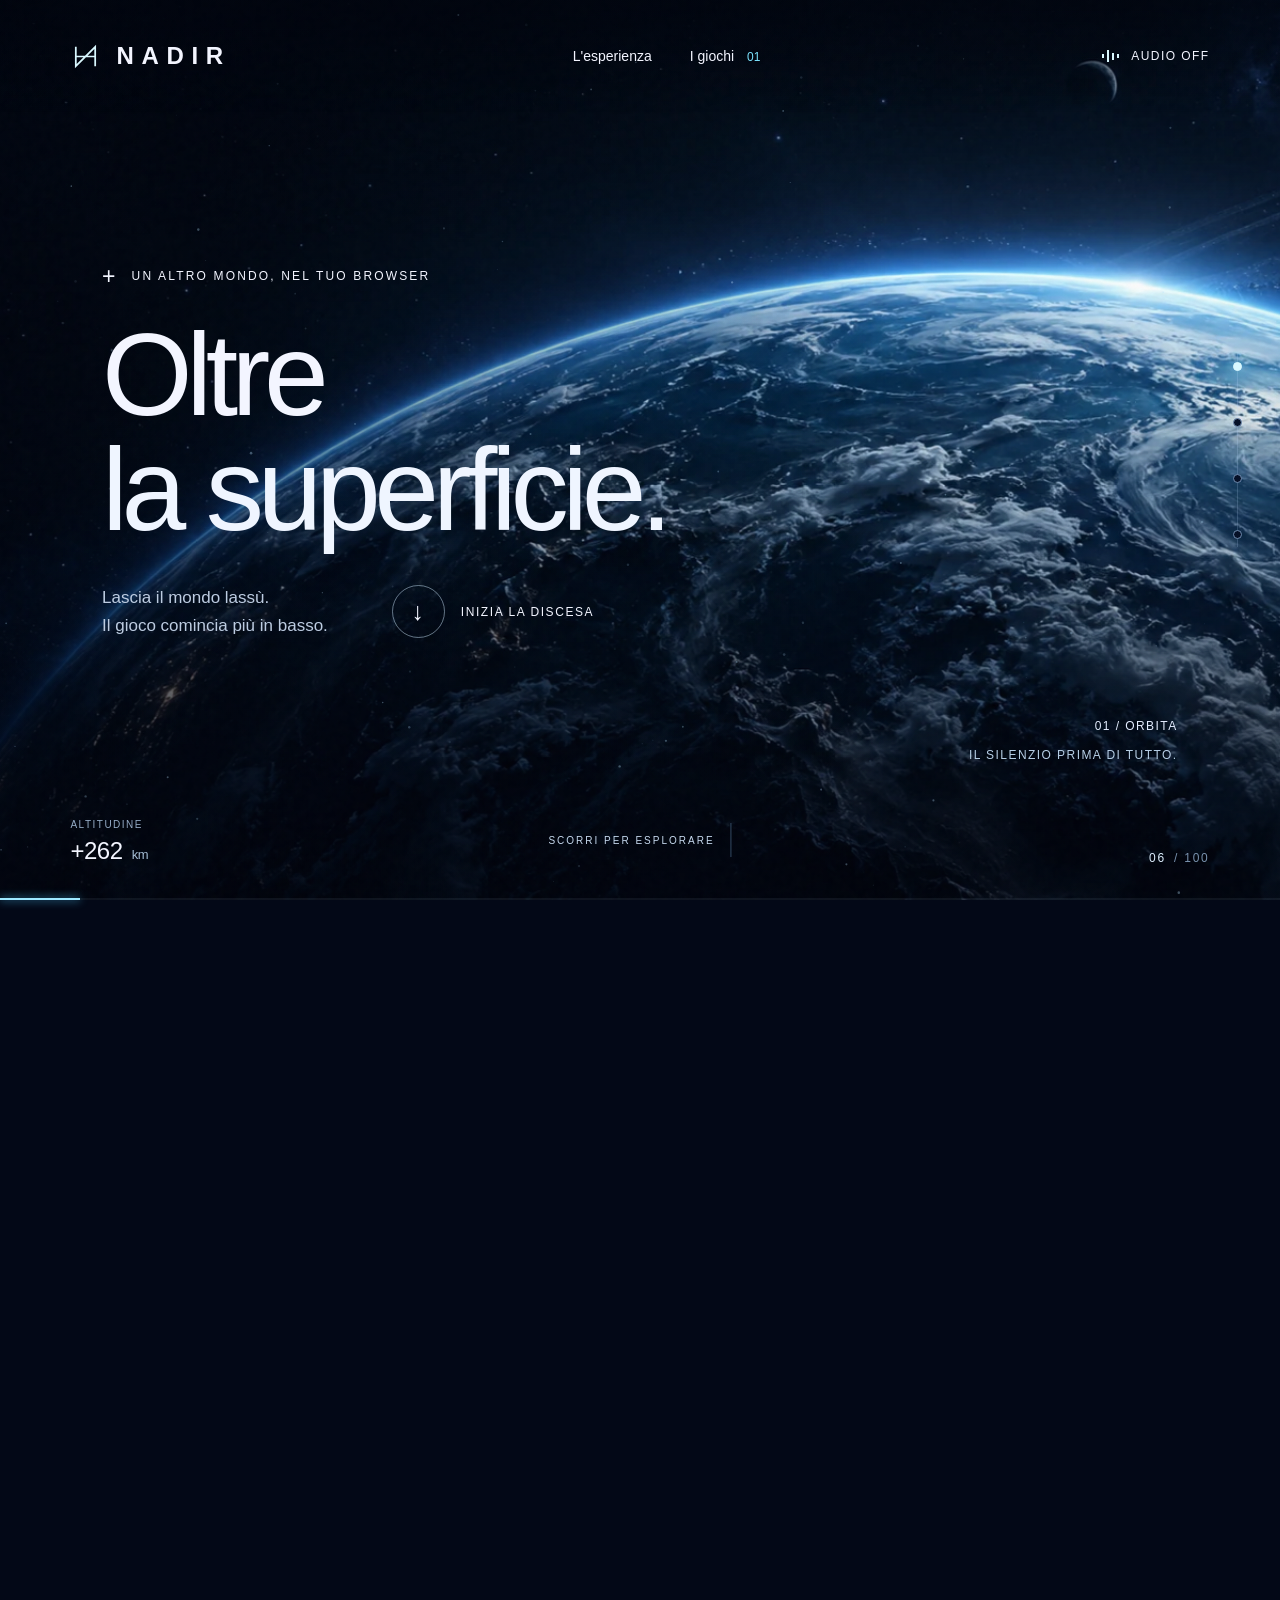
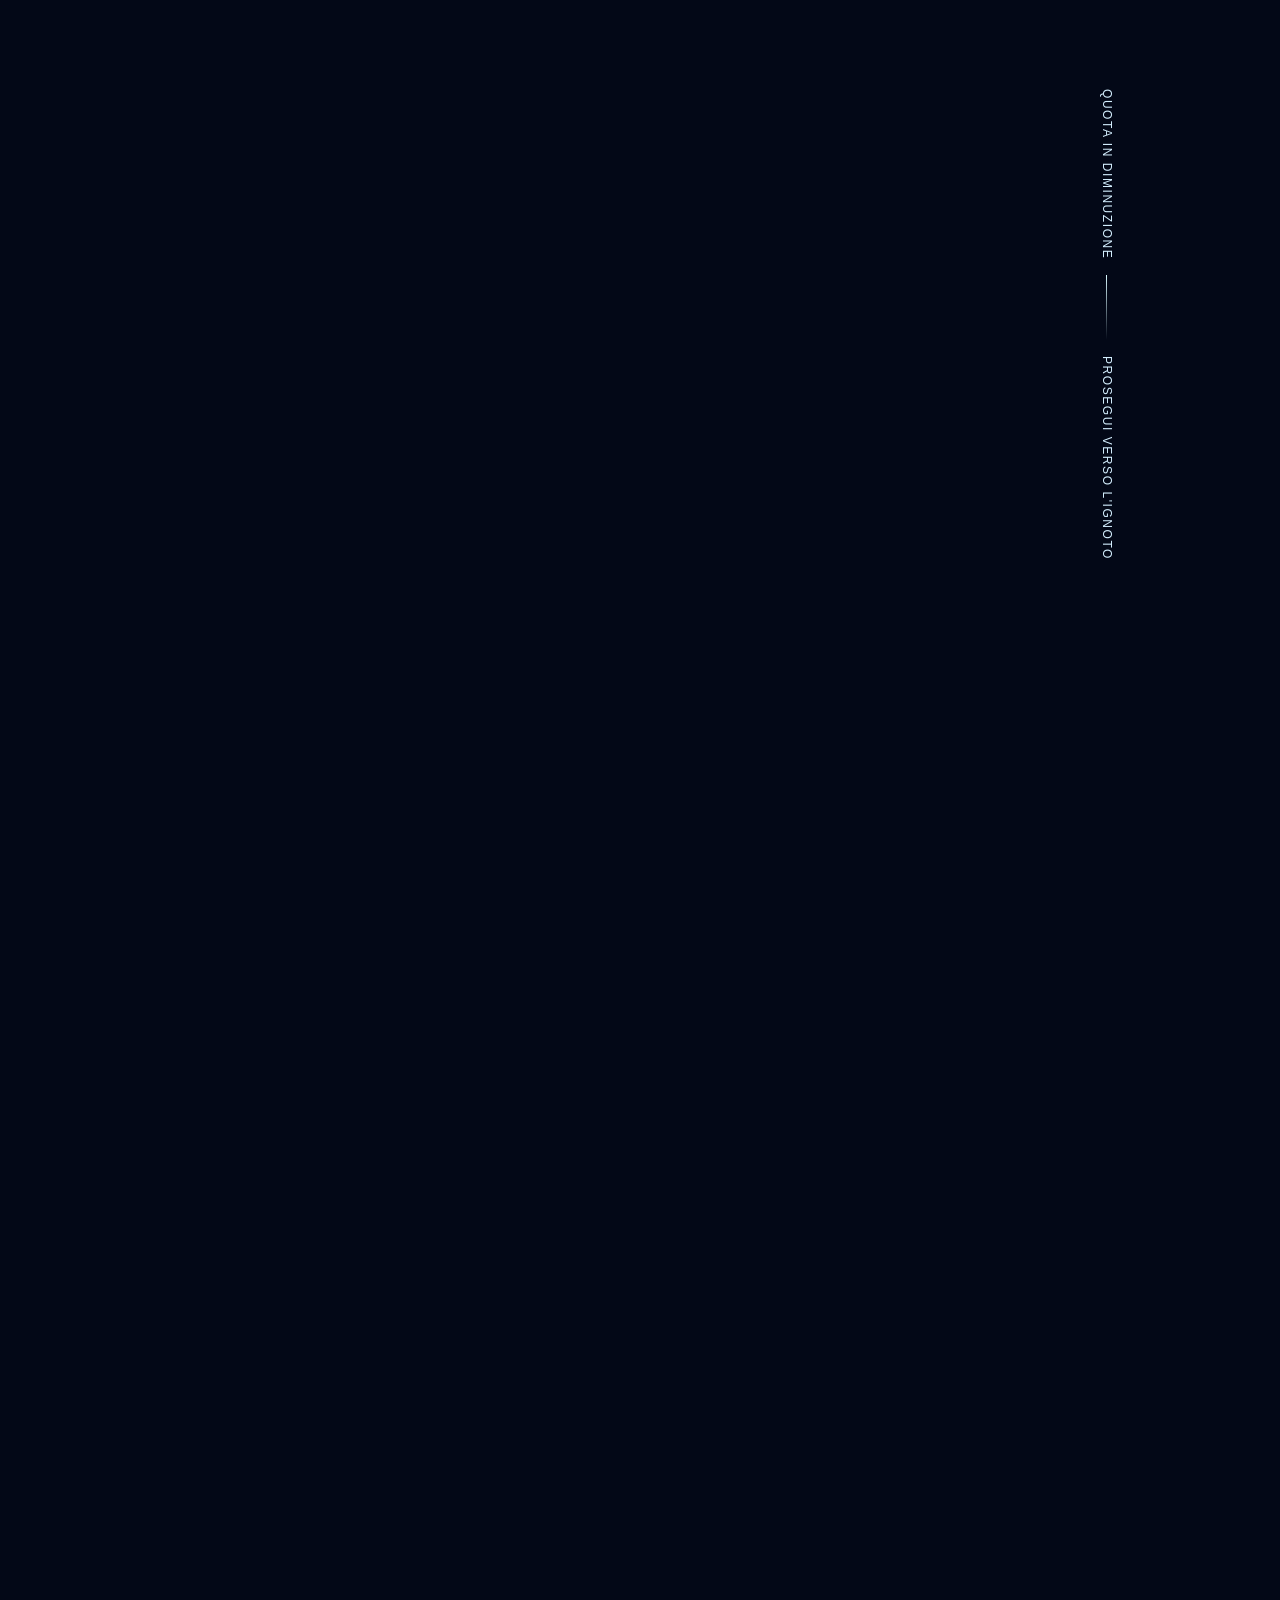
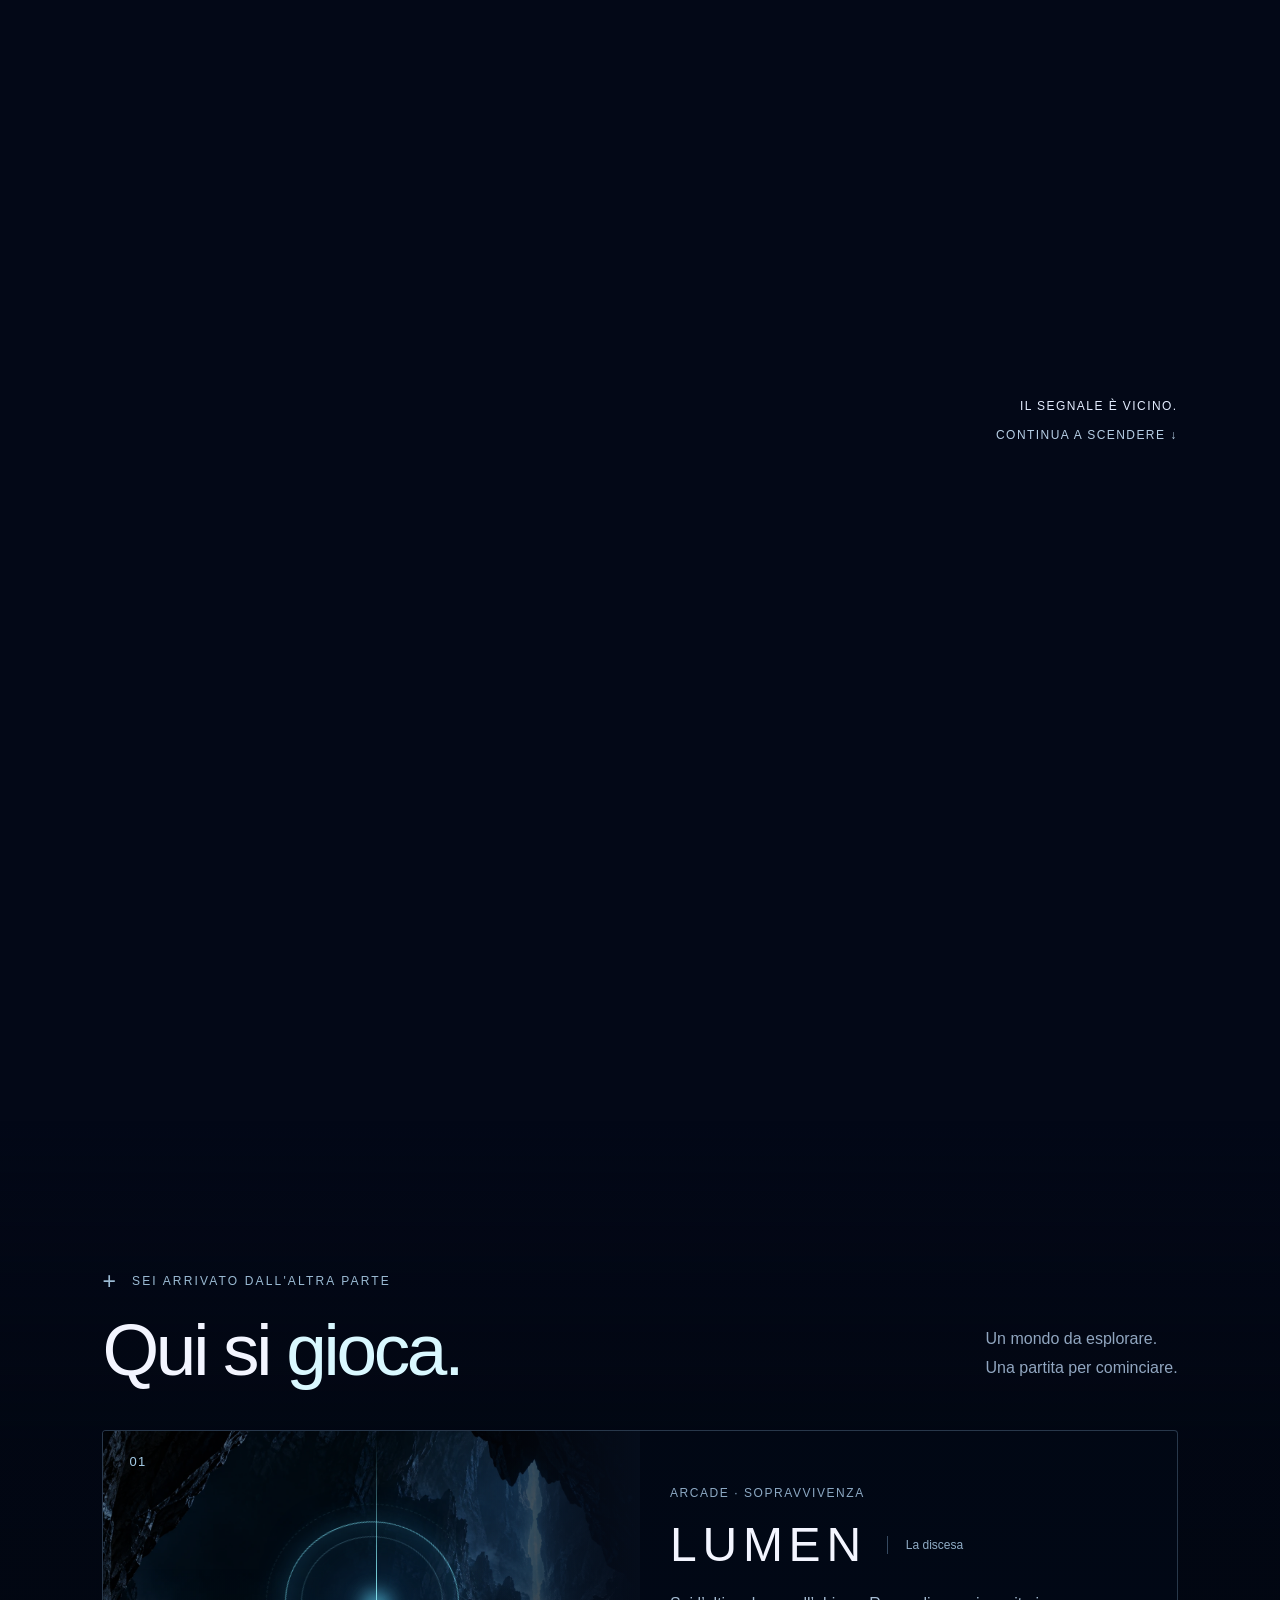
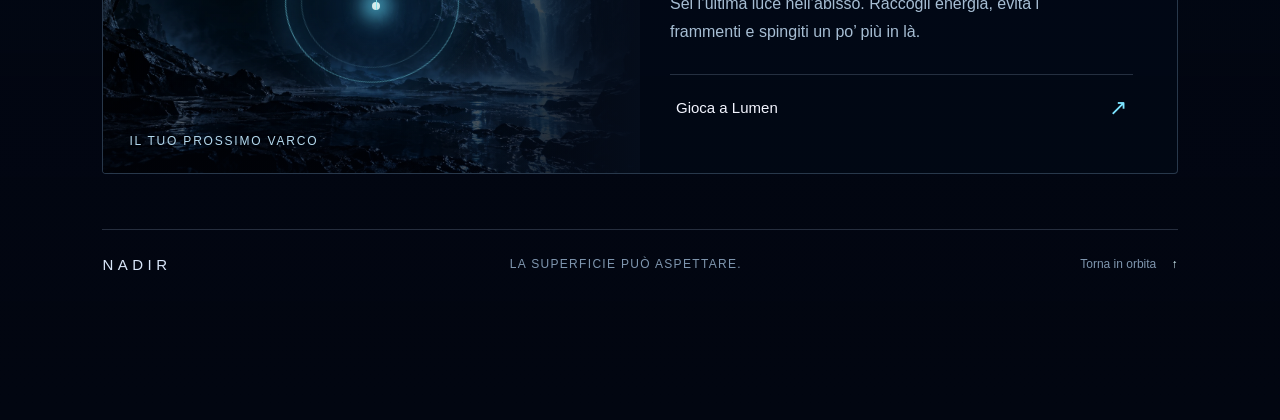
==== index.html @ d6fc3a57 "Add files via upload" ====
<!doctype html>
<html lang="it">
<head>
  <meta charset="utf-8">
  <meta name="viewport" content="width=device-width, initial-scale=1, viewport-fit=cover">
  <meta name="theme-color" content="#030817">
  <meta name="description" content="NADIR. Dallo spazio alle profondità: segui la luce, scopri i giochi e inizia la tua discesa.">
  <title>NADIR — Oltre la superficie</title>
  <link rel="icon" type="image/svg+xml" href="data:image/svg+xml,%3Csvg xmlns='http://www.w3.org/2000/svg' viewBox='0 0 64 64'%3E%3Crect width='64' height='64' rx='16' fill='%23030817'/%3E%3Cpath d='M16 18v28l32-28v28M16 32h32' fill='none' stroke='%2385e7ff' stroke-width='4'/%3E%3C/svg%3E">
  <link rel="preload" as="image" href="assets/space.webp">
  <link rel="stylesheet" href="style.css">
  <script defer src="games.js"></script>
  <script defer src="app.js"></script>
  <script defer src="lumen.js"></script>
</head>
<body>
  <a class="skip-link" href="#giochi">Vai ai giochi</a>
  <div class="world" aria-hidden="true">
    <div class="scene scene-space"><img src="assets/space.webp" alt="" fetchpriority="high" width="1920" height="1080"></div>
    <div class="scene scene-sky"><img src="assets/sky.webp" alt="" width="1920" height="1080"></div>
    <div class="scene scene-cave"><img src="assets/cave.webp" alt="" width="1920" height="1080"></div>
    <div class="cave-reveal"><img src="assets/cave.webp" alt="" width="1920" height="1080"></div>
    <div class="world-shade"></div>
    <div class="atmosphere-haze"></div>
    <canvas id="particles"></canvas>
    <div class="light-traveller"><i></i><span></span></div>
    <div class="grain"></div>
  </div>

  <header class="site-header">
    <a href="#orbita" class="brand" aria-label="Nadir, torna all'inizio">
      <svg viewBox="0 0 32 32" aria-hidden="true"><path d="M6 6v20L26 6v20M6 16h20"/></svg>
      <span>NADIR</span>
    </a>
    <nav aria-label="Navigazione principale">
      <a class="experience-link" href="#orbita">L'esperienza</a>
      <a class="games-link" href="#giochi">I giochi <span class="game-count">01</span></a>
    </nav>
    <button class="sound-toggle" type="button" aria-pressed="false" aria-label="Attiva l'audio ambientale">
      <span class="sound-bars" aria-hidden="true"><i></i><i></i><i></i><i></i></span>
      <span class="sound-label">AUDIO OFF</span>
    </button>
  </header>

  <aside class="chapter-nav" aria-label="Tappe del viaggio">
    <a href="#orbita" aria-label="01, Orbita" aria-current="location"><span>Orbita</span><i></i></a>
    <a href="#atmosfera" aria-label="02, Atmosfera"><span>Atmosfera</span><i></i></a>
    <a href="#abisso" aria-label="03, Abisso"><span>Abisso</span><i></i></a>
    <a href="#giochi" aria-label="04, I giochi"><span>I giochi</span><i></i></a>
  </aside>

  <main>
    <section id="orbita" class="chapter chapter-orbit" aria-labelledby="orbit-title">
      <div class="chapter-stage">
        <div class="orbit-copy chapter-copy">
          <p class="eyebrow"><span class="tiny-cross" aria-hidden="true">+</span> UN ALTRO MONDO, NEL TUO BROWSER</p>
          <h1 id="orbit-title">Oltre<br><span>la superficie.</span></h1>
          <div class="hero-bottom">
            <p>Lascia il mondo lassù.<br>Il gioco comincia più in basso.</p>
            <a class="descent-link" href="#atmosfera"><span class="round-arrow" aria-hidden="true">↓</span><span>INIZIA LA DISCESA</span></a>
          </div>
        </div>
        <div class="scene-caption" aria-hidden="true"><span>01 / ORBITA</span><span>IL SILENZIO PRIMA DI TUTTO.</span></div>
      </div>
    </section>

    <section id="atmosfera" class="chapter chapter-sky" aria-labelledby="sky-title">
      <div class="chapter-stage">
        <div class="chapter-copy sky-copy">
          <p class="eyebrow">02 — ATMOSFERA</p>
          <h2 id="sky-title">Lascia andare<br><em>la gravità.</em></h2>
          <p class="chapter-description">Tra quello che conosci<br>e quello che devi ancora scoprire.</p>
        </div>
        <div class="coordinate-note" aria-hidden="true"><span>QUOTA IN DIMINUZIONE</span><div></div><span>PROSEGUI VERSO L'IGNOTO</span></div>
      </div>
    </section>

    <section id="abisso" class="chapter chapter-cave" aria-labelledby="cave-title">
      <div class="chapter-stage">
        <div class="chapter-copy cave-copy">
          <p class="eyebrow">03 — ABISSO</p>
          <h2 id="cave-title">Il buio nasconde.<br><em>La luce rivela.</em></h2>
          <p class="chapter-description">Qualcosa ti aspetta, qui sotto.</p>
          <span class="torch-hint"><span aria-hidden="true">✧</span><span class="pointer-hint">Muovi il cursore. Segui la luce.</span></span>
        </div>
        <div class="scene-caption" aria-hidden="true"><span>IL SEGNALE È VICINO.</span><span>CONTINUA A SCENDERE ↓</span></div>
      </div>
    </section>

    <section id="giochi" class="vault" aria-labelledby="vault-title">
      <div class="vault-heading">
        <div><p class="eyebrow"><span class="tiny-cross" aria-hidden="true">+</span> SEI ARRIVATO DALL'ALTRA PARTE</p><h2 id="vault-title">Qui si <em>gioca.</em></h2></div>
        <p>Un mondo da esplorare.<br>Una partita per cominciare.</p>
      </div>
      <div id="game-list" class="game-list"></div>
      <noscript><div class="noscript-notice">Attiva JavaScript nel browser per giocare a Lumen e vivere il viaggio interattivo.</div></noscript>
      <footer class="site-footer"><a class="footer-wordmark" href="#orbita">NADIR</a><span>LA SUPERFICIE PUÒ ASPETTARE.</span><a href="#orbita">Torna in orbita <span aria-hidden="true">↑</span></a></footer>
    </section>
  </main>

  <div class="journey-hud" aria-hidden="true">
    <div class="depth-readout"><span id="depth-label">ALTITUDINE</span><strong id="depth-value">+320 <small>km</small></strong></div>
    <div class="scroll-cue"><span>SCORRI PER ESPLORARE</span><i></i></div>
    <div class="journey-progress"><span id="journey-percent">00</span><span>/ 100</span></div>
  </div>
  <div class="progress-track" aria-hidden="true"><i></i></div>

  <dialog id="game-dialog" aria-labelledby="game-title">
    <div class="game-shell">
      <header class="game-header"><div><span class="eyebrow">NADIR / PRIMO VARCO</span><h2 id="game-title">LUMEN<span>LA DISCESA</span></h2></div><button class="close-game icon-button" aria-label="Chiudi il gioco" type="button">✕</button></header>
      <div class="game-scorebar"><div><span>PUNTI</span><strong id="game-score">0000</strong></div><div><span>RECORD LOCALE</span><strong id="game-best">0000</strong></div><div class="energy-display"><span>ENERGIA</span><strong id="game-lives" aria-label="3 vite">● ● ●</strong></div><button id="pause-game" type="button" class="icon-button" aria-label="Metti in pausa" disabled>Ⅱ</button></div>
      <div class="playfield">
        <canvas id="game-canvas" tabindex="0" aria-label="Lumen: sposta la luce con freccia sinistra e destra oppure A e D. Raccogli le sfere luminose ed evita i frammenti. P per pausa."></canvas>
        <div id="game-overlay" class="game-overlay">
          <span class="overlay-symbol" aria-hidden="true">✧</span>
          <p id="game-overlay-kicker" class="eyebrow">UNA LUCE. NESSUN PASSO INDIETRO.</p>
          <h3 id="game-overlay-title">Quanto in basso<br>riesci ad arrivare?</h3>
          <p id="game-overlay-copy">Raccogli la luce. Evita i frammenti.<br>Hai tre vite per trovare la tua strada.</p>
          <button id="start-game" class="primary-button" type="button">Inizia la discesa <span aria-hidden="true">↗</span></button>
        </div>
      </div>
      <div class="game-controls"><span><span class="desktop-controls"><kbd>←</kbd> <kbd>→</kbd> oppure mouse</span><span class="touch-controls">Trascina il dito per muoverti</span></span><span><kbd>P</kbd> Pausa <span class="controls-separator">/</span> <kbd>ESC</kbd> Esci</span></div>
      <p id="game-announcement" class="sr-only" aria-live="polite"></p>
    </div>
  </dialog>
</body>
</html>
---- style.css ----
@font-face{font-family:Nadir;src:url('assets/nadir-sans.woff2') format('woff2');font-weight:100 900;font-style:normal;font-display:swap}
:root{color-scheme:dark;--ink:#030817;--ice:#d9f8ff;--cyan:#7ce4ff;--text:#f3f5ff;--muted:#a7b6ce;--line:rgba(190,217,255,.19);--x:65%;--y:50%;--cave:0;--progress:0;--hub:0;font-family:Nadir,Arial,Helvetica,sans-serif;font-synthesis:none}
*{box-sizing:border-box}html{scroll-behavior:smooth;scroll-padding-top:0}body{margin:0;background:var(--ink);color:var(--text);overflow-x:hidden}body.game-open{overflow:hidden}a{color:inherit;text-decoration:none}button{font:inherit;color:inherit;border:0;cursor:pointer}button:disabled{opacity:.35;cursor:default}a,button{-webkit-tap-highlight-color:transparent}button:focus-visible,a:focus-visible,canvas:focus-visible{outline:2px solid var(--cyan);outline-offset:7px}::selection{background:#74dfff;color:#07132d}h1,h2,h3,p{margin:0}em{font-style:normal;color:var(--ice)}.sr-only{position:absolute;width:1px;height:1px;padding:0;overflow:hidden;clip:rect(0,0,0,0);white-space:nowrap}.skip-link{position:fixed;top:10px;left:15px;z-index:100;transform:translateY(-150%);padding:14px 24px;background:var(--ice);color:var(--ink)}.skip-link:focus{transform:none}
.world{position:fixed;inset:0;overflow:hidden;z-index:0;pointer-events:none;background:#020612}.scene,.cave-reveal{position:absolute;inset:-4%;will-change:transform,opacity}.scene img,.cave-reveal img{height:100%;width:100%;object-fit:cover;display:block}.scene-space{opacity:1}.scene-sky,.scene-cave{opacity:0}.scene-space img{object-position:57% 50%}.scene-cave{filter:brightness(.5) saturate(.85)}.cave-reveal{opacity:var(--cave);filter:brightness(1.38) saturate(1.1);mask-image:radial-gradient(ellipse 32% 43% at var(--x) var(--y),#000 8%,rgba(0,0,0,.8) 27%,transparent 75%);-webkit-mask-image:radial-gradient(ellipse 32% 43% at var(--x) var(--y),#000 8%,rgba(0,0,0,.8) 27%,transparent 75%)}.world-shade{position:absolute;inset:0;background:linear-gradient(180deg,rgba(1,4,13,.46),transparent 27%,rgba(1,4,13,.08) 57%,rgba(1,4,13,.66)),linear-gradient(90deg,rgba(1,5,17,.5),transparent 70%)}.atmosphere-haze{position:absolute;inset:0;opacity:0;background:radial-gradient(ellipse at 65% 70%,rgba(64,149,255,.35),transparent 64%);mix-blend-mode:screen}#particles{position:absolute;inset:0;width:100%;height:100%;opacity:.85}.grain{position:absolute;inset:-10%;opacity:.025;background-image:url("data:image/svg+xml,%3Csvg viewBox='0 0 180 180' xmlns='http://www.w3.org/2000/svg'%3E%3Cfilter id='n'%3E%3CfeTurbulence type='fractalNoise' baseFrequency='.78' numOctaves='3' stitchTiles='stitch'/%3E%3C/filter%3E%3Crect width='100%25' height='100%25' opacity='.8' filter='url(%23n)'/%3E%3C/svg%3E")}.light-traveller{position:absolute;left:66%;top:64%;width:5px;height:5px;transform:translate(-50%,-50%);background:white;border-radius:50%;box-shadow:0 0 12px 4px #9af0ff,0 0 45px 12px #378ffa;will-change:left,top;opacity:0}.light-traveller i{position:absolute;inset:-35px;border:1px solid rgba(159,229,255,.2);border-radius:50%}.light-traveller span{position:absolute;left:50%;bottom:0;height:100px;width:1px;background:linear-gradient(transparent,rgba(204,241,255,.75));transform-origin:bottom;transform:rotate(12deg)}
.site-header{height:112px;position:fixed;top:0;left:0;width:100%;z-index:20;display:flex;align-items:center;justify-content:space-between;padding:0 5.5%;background:linear-gradient(rgba(1,5,15,.5),transparent)}.brand{display:flex;gap:15px;align-items:center}.brand svg{width:31px;height:31px;stroke:var(--ice);stroke-width:1.8;fill:none}.brand>span{font-size:24px;font-weight:580;letter-spacing:.32em}.site-header nav{display:flex;gap:38px;align-items:center;font-size:14px}.site-header nav a{padding:12px 0;position:relative}.site-header nav a:after{content:'';position:absolute;bottom:4px;left:0;width:0;height:1px;background:var(--ice);transition:width .3s}.site-header nav a:hover:after{width:100%}.game-count{font-size:12px;margin-left:9px;color:var(--cyan);font-variant-numeric:tabular-nums}.sound-toggle{display:flex;align-items:center;gap:12px;background:transparent;padding:12px 0;font-size:12px;letter-spacing:.12em}.sound-bars{display:flex;gap:3px;align-items:center;height:19px}.sound-bars i{display:block;width:2px;height:4px;background:#d9f8ff;transition:height .3s}.sound-bars i:nth-child(2){height:12px}.sound-bars i:nth-child(3){height:7px}.sound-toggle[aria-pressed=true] .sound-bars i{animation:sound 1s alternate infinite}.sound-toggle[aria-pressed=true] .sound-bars i:nth-child(2){animation-delay:-.5s}.sound-toggle[aria-pressed=true] .sound-bars i:nth-child(3){animation-delay:-.2s}.sound-toggle[aria-pressed=true] .sound-bars i:nth-child(4){animation-delay:-.7s}@keyframes sound{from{height:3px}to{height:19px}}
.chapter-nav{position:fixed;right:3%;top:50%;transform:translateY(-50%);z-index:20;display:flex;flex-direction:column;gap:22px}.chapter-nav:before{content:'';position:absolute;right:4px;top:4px;bottom:4px;width:1px;background:var(--line)}.chapter-nav a{position:relative;display:flex;align-items:center;justify-content:flex-end;gap:16px;padding:5px 0}.chapter-nav i{width:9px;height:9px;border:1px solid #6e8baf;background:#061027;border-radius:50%;position:relative;transition:.35s}.chapter-nav span{font-size:12px;letter-spacing:.04em;opacity:0;transform:translateX(8px);transition:.3s;background:rgba(3,8,23,.65);padding:5px 8px;border-radius:3px}.chapter-nav a:hover span,.chapter-nav a:focus-visible span{opacity:1;transform:none}.chapter-nav a[aria-current] i{background:var(--ice);border-color:var(--ice);box-shadow:0 0 15px #8bdfff}
main{position:relative;z-index:2}.chapter{height:160svh;position:relative}.chapter-cave{height:160svh}.chapter-stage{height:100svh;min-height:620px;position:sticky;top:0;display:flex;align-items:center;padding:100px 8% 100px}.chapter-copy{will-change:transform,opacity;width:100%}.eyebrow{font-size:12px;font-weight:500;letter-spacing:.18em;line-height:1.6;display:flex;gap:14px;align-items:center}.tiny-cross{font-size:23px;font-weight:300;line-height:1}.orbit-copy{margin-top:5px}.orbit-copy .eyebrow{margin-bottom:30px}.orbit-copy h1{font-size:clamp(76px,9.1vw,160px);font-weight:500;line-height:.99;letter-spacing:-.055em}.orbit-copy h1 span{color:#eff5ff}.hero-bottom{margin-top:35px;display:flex;align-items:center;gap:64px}.hero-bottom>p{font-size:17px;line-height:1.65;color:#bdcce1}.descent-link{display:flex;align-items:center;gap:16px;font-size:12px;letter-spacing:.13em}.round-arrow{font-size:25px;border:1px solid rgba(208,235,255,.48);display:grid;place-items:center;width:53px;height:53px;border-radius:50%;transition:.3s}.descent-link:hover .round-arrow{background:var(--ice);color:#091023;transform:translateY(5px)}.scene-caption{position:absolute;right:8%;bottom:15%;display:flex;flex-direction:column;gap:10px;align-items:flex-end;font-size:12px;line-height:1.6;letter-spacing:.12em;color:#b7cfe6}.scene-caption span:first-child{color:#e4edff}.sky-copy,.cave-copy{max-width:900px}.sky-copy .eyebrow,.cave-copy .eyebrow{margin-bottom:32px;color:#cae9ff}.chapter h2{font-size:clamp(64px,6.6vw,112px);line-height:1.03;letter-spacing:-.045em;font-weight:450}.chapter-description{font-size:18px;line-height:1.75;margin-top:32px;color:#cfdaec}.sky-copy{margin-top:0}.coordinate-note{position:absolute;bottom:20%;right:13%;font-size:12px;letter-spacing:.13em;display:flex;gap:16px;align-items:center;writing-mode:vertical-rl;color:#d4efff}.coordinate-note div{height:65px;width:1px;background:linear-gradient(#d9f8ff,transparent)}.cave-copy{margin-top:12px}.cave-copy h2{font-size:clamp(62px,6.2vw,108px)}.torch-hint{display:flex;gap:12px;align-items:center;font-size:13px;letter-spacing:.02em;color:#aac5df;margin-top:45px}.torch-hint>span:first-child{font-size:26px;color:var(--cyan)}
.journey-hud{position:fixed;bottom:35px;left:5.5%;right:5.5%;z-index:10;display:flex;justify-content:space-between;align-items:flex-end;opacity:calc(1 - var(--hub));pointer-events:none}.depth-readout{display:flex;flex-direction:column;gap:7px}.depth-readout>span{font-size:10px;letter-spacing:.15em;color:#95acc6}.depth-readout strong{font-size:24px;font-weight:400;font-variant-numeric:tabular-nums;letter-spacing:-.02em}.depth-readout small{font-size:13px;margin-left:3px;color:#a6bfd6}.scroll-cue{display:flex;gap:16px;align-items:center;font-size:10px;letter-spacing:.2em;color:#c7daef;position:absolute;left:50%;transform:translateX(-50%);bottom:8px;white-space:nowrap}.scroll-cue i{height:34px;width:1px;position:relative;overflow:hidden;background:#334962}.scroll-cue i:after{content:'';position:absolute;left:0;top:-15px;width:1px;height:15px;background:#e2faff;animation:scroll-line 2.4s ease infinite}@keyframes scroll-line{to{transform:translateY(50px)}}.journey-progress{font-size:12px;letter-spacing:.15em;font-variant-numeric:tabular-nums;display:flex;gap:8px;color:#7992ae}.journey-progress span:first-child{color:#deefff}.progress-track{position:fixed;bottom:0;left:0;right:0;height:2px;background:rgba(189,223,255,.07);z-index:22}.progress-track i{display:block;width:calc(var(--progress) * 100%);height:100%;background:#9ee9ff;box-shadow:0 0 9px #4ccaff}
.vault{min-height:100svh;padding:150px 8% 35px;position:relative;background:linear-gradient(transparent,rgba(2,7,18,.8) 36%,#020611 100%)}.vault-heading{display:flex;align-items:flex-end;justify-content:space-between;margin-bottom:40px;gap:30px}.vault-heading .eyebrow{color:#9bbbd4;margin-bottom:18px}.vault-heading h2{font-weight:400;font-size:clamp(52px,5.7vw,90px);letter-spacing:-.045em;line-height:1.08}.vault-heading>p{font-size:15px;line-height:1.8;color:#91a6c0;padding-bottom:7px}.game-card{border:1px solid rgba(155,198,237,.25);display:grid;grid-template-columns:1fr 1fr;min-height:342px;position:relative;background:rgba(3,10,23,.65);overflow:hidden;border-radius:4px;transition:border-color .4s}.game-card:hover{border-color:rgba(152,226,255,.6)}.game-art{min-height:342px;position:relative;overflow:hidden;background:#061020}.game-art>img{position:absolute;inset:0;width:100%;height:100%;object-fit:cover;filter:brightness(.55);transition:transform 1.2s}.game-card:hover .game-art>img{transform:scale(1.07)}.game-art:after{content:'';position:absolute;inset:0;background:linear-gradient(90deg,transparent 65%,#050d1b),linear-gradient(0deg,rgba(1,5,17,.45),transparent 60%);pointer-events:none}.portal-art{position:absolute;inset:0;display:grid;place-items:center}.portal-rings{width:174px;height:174px;position:relative;border:1px solid rgba(130,235,255,.65);border-radius:50%;box-shadow:inset 0 0 32px #43bafd30,0 0 30px #44b8ff28;transform:rotateX(22deg) rotateZ(-25deg);transition:transform .8s}.portal-rings:before,.portal-rings:after{content:'';position:absolute;inset:15px;border:1px solid rgba(155,234,255,.22);border-radius:50%}.portal-rings:after{inset:-20px;border-style:dashed;opacity:.4}.game-card:hover .portal-rings{transform:rotateX(5deg) rotateZ(30deg)}.portal-core{width:8px;height:8px;border-radius:50%;background:#e6ffff;position:absolute;top:50%;left:50%;box-shadow:0 0 20px 8px #66dfff,0 0 80px 25px #3596ff88}.portal-core:after{content:'';position:absolute;left:4px;bottom:0;width:1px;height:170px;background:linear-gradient(transparent,#91f6ff);transform:rotate(0deg);transform-origin:bottom}.game-art-label{position:absolute;left:26px;bottom:25px;font-size:11px;letter-spacing:.15em;color:#b4d9ed;z-index:2}.game-number{position:absolute;left:26px;top:23px;font-size:13px;letter-spacing:.1em;color:#a5cce6;z-index:2}.game-copy{padding:36px 44px 34px 30px;display:flex;flex-direction:column;justify-content:center}.game-copy .eyebrow{color:#8ca9c4;font-size:11px;letter-spacing:.13em}.game-name{display:flex;align-items:center;gap:20px;margin-top:16px}.game-name h3{font-size:48px;font-weight:450;letter-spacing:.12em;line-height:1.1}.game-name>span{font-size:12px;line-height:1.5;color:#8facc6;border-left:1px solid #354960;padding-left:18px}.game-description{font-size:15px;line-height:1.75;color:#a6bdd3;max-width:380px;margin-top:18px}.game-launch{display:flex;align-items:center;justify-content:space-between;width:100%;border-top:1px solid var(--line);margin-top:28px;padding-top:20px;background:transparent;text-align:left;font-size:15px}.game-launch>span:last-child{font-size:22px;color:var(--cyan);transition:transform .3s}.game-launch:hover>span:last-child{transform:translate(4px,-4px)}.site-footer{display:flex;justify-content:space-between;align-items:center;margin-top:55px;padding-top:26px;border-top:1px solid var(--line);font-size:11px;letter-spacing:.11em;color:#7f96af;gap:20px}.footer-wordmark{font-size:15px;letter-spacing:.3em;color:#d9e6fa}.site-footer>a:last-child{font-size:12px;letter-spacing:0}.site-footer>a:last-child span{color:var(--ice);margin-left:12px}.noscript-notice{padding:30px;border:1px solid var(--line);line-height:1.6}
dialog{margin:auto;padding:0;background:#030918;border:1px solid #31455f;color:var(--text);width:min(1000px,94vw);max-height:94svh;overflow:auto;border-radius:7px;box-shadow:0 25px 150px #000b}dialog::backdrop{background:rgba(0,3,12,.85);backdrop-filter:blur(12px)}.game-shell{padding:24px}.game-header{display:flex;align-items:center;justify-content:space-between;margin-bottom:24px}.game-header .eyebrow{font-size:10px;color:#8babc6;letter-spacing:.13em}.game-header h2{font-size:27px;letter-spacing:.12em;font-weight:500;margin-top:5px;display:flex;align-items:center;gap:17px}.game-header h2 span{font-size:10px;letter-spacing:.1em;color:#8eacc2;border-left:1px solid var(--line);padding-left:15px}.icon-button{width:36px;height:36px;border:1px solid var(--line);border-radius:50%;background:#0c1729;display:grid;place-items:center}.icon-button:hover:enabled{background:#1d324a}.game-scorebar{display:flex;align-items:center;gap:32px;margin:0 0 16px;padding:0 6px}.game-scorebar>div{display:flex;flex-direction:column;gap:5px}.game-scorebar>div>span{font-size:10px;letter-spacing:.12em;color:#8da8c0}.game-scorebar strong{font-size:23px;font-weight:400;font-variant-numeric:tabular-nums}.energy-display{margin-left:auto}.energy-display strong{font-size:16px;letter-spacing:3px;color:#a4efff;line-height:27px}.playfield{height:min(52svh,520px);min-height:280px;position:relative;border:1px solid #1e3a53;overflow:hidden;border-radius:3px;background:#030815}#game-canvas{display:block;width:100%;height:100%;touch-action:none;outline-offset:-4px}.game-overlay{position:absolute;inset:0;display:flex;align-items:center;justify-content:center;flex-direction:column;text-align:center;background:rgba(2,8,24,.7);backdrop-filter:blur(5px);padding:25px}.game-overlay[hidden]{display:none}.overlay-symbol{font-size:44px;color:var(--cyan);line-height:1;margin-bottom:13px}.game-overlay .eyebrow{font-size:10px;color:#9ab8d1;letter-spacing:.12em}.game-overlay h3{font-size:clamp(26px,3.8vw,42px);font-weight:400;letter-spacing:-.035em;line-height:1.12;margin:16px 0}.game-overlay p:not(.eyebrow){font-size:14px;color:#adc3d9;line-height:1.6}.primary-button{margin-top:23px;display:flex;align-items:center;gap:45px;justify-content:space-between;background:#d1f5ff;color:#08182a;padding:15px 23px;min-width:210px;font-size:14px;border-radius:3px;transition:.2s}.primary-button:hover{background:white;box-shadow:0 0 30px #77d6ff30}.primary-button span{font-size:19px}.game-controls{display:flex;justify-content:space-between;align-items:center;gap:10px;margin-top:16px;font-size:11px;color:#91a9c0;line-height:1.8}kbd{font-family:inherit;border:1px solid #34485f;border-radius:3px;padding:2px 6px;margin:0 3px;color:#bfd1e2;font-size:10px}.controls-separator{padding:0 10px;opacity:.4}.touch-controls{display:none}
@media(min-width:1700px){.chapter-stage{padding-left:10%;padding-right:10%}.vault{padding-left:10%;padding-right:10%}.hero-bottom{margin-top:48px}.orbit-copy h1{font-size:10vw}}
@media(max-width:1000px){.site-header{height:95px}.chapter-stage{padding-left:7%;padding-right:9%;min-height:540px}.orbit-copy h1{font-size:10vw}.hero-bottom{gap:30px}.scene-caption{right:8%;bottom:18%;font-size:10px}.vault{padding:120px 7% 30px}.game-copy{padding:30px}.game-name{gap:13px}.game-name h3{font-size:37px}.game-name>span{font-size:11px;padding-left:13px}.game-art{min-height:320px}.vault-heading h2{font-size:66px}.game-description{font-size:14px}}
@media(max-width:700px){.site-header{height:88px;padding:0 6%;gap:15px}.brand{gap:9px}.brand svg{width:25px;height:25px}.brand>span{font-size:19px;letter-spacing:.24em}.site-header nav{gap:0;margin-left:auto}.site-header nav a{font-size:13px}.experience-link{display:none}.game-count{font-size:10px;margin-left:4px}.sound-toggle{margin-left:7px;padding:12px 3px}.sound-label{display:none}.chapter-nav{right:18px;gap:17px}.chapter-nav span{display:none}.chapter-nav i{width:6px;height:6px}.chapter-nav:before{right:2.5px}.chapter{height:155svh}.chapter-stage{min-height:550px;padding:105px 9% 100px 6%;align-items:center}.orbit-copy{margin-top:-20px}.orbit-copy .eyebrow{font-size:9px;letter-spacing:.12em;gap:8px;margin-bottom:30px;max-width:90%}.tiny-cross{font-size:20px}.orbit-copy h1{font-size:clamp(53px,10.8vw,76px);letter-spacing:-.05em;line-height:1.05}.hero-bottom{display:flex;flex-direction:column;align-items:flex-start;gap:27px;margin-top:27px}.hero-bottom>p{font-size:15px;line-height:1.65}.descent-link{font-size:10px;gap:12px;letter-spacing:.1em}.round-arrow{width:43px;height:43px;font-size:21px}.scene-caption{display:none}.scene-space img{object-position:60% 50%}.scene-sky img{object-position:56% 50%}.scene-cave img,.cave-reveal img{object-position:63% 50%}.world-shade{background:linear-gradient(180deg,rgba(1,4,13,.5),rgba(1,5,15,.08) 45%,rgba(1,4,13,.7)),linear-gradient(90deg,rgba(1,5,17,.55),transparent)}.chapter h2,.cave-copy h2{font-size:clamp(44px,9vw,65px);line-height:1.08;letter-spacing:-.04em}.sky-copy .eyebrow,.cave-copy .eyebrow{font-size:11px;letter-spacing:.13em;margin-bottom:25px}.chapter-description{font-size:16px;margin-top:28px}.torch-hint{font-size:12px;gap:9px;margin-top:35px}.coordinate-note{display:none}.journey-hud{left:6%;right:6%;bottom:26px}.depth-readout>span{font-size:9px}.depth-readout strong{font-size:22px}.depth-readout small{font-size:12px}.scroll-cue{bottom:3px;font-size:8px;gap:10px;letter-spacing:.12em}.scroll-cue i{height:24px}.journey-progress{font-size:10px;gap:4px}.cave-reveal{mask-image:radial-gradient(ellipse 65% 38% at var(--x) var(--y),#000 7%,transparent 80%);-webkit-mask-image:radial-gradient(ellipse 65% 38% at var(--x) var(--y),#000 7%,transparent 80%)}.vault{padding:115px 6% 26px}.vault-heading{display:block;margin-bottom:27px}.vault-heading .eyebrow{font-size:9px;gap:8px;letter-spacing:.1em}.vault-heading h2{font-size:57px}.vault-heading>p{margin-top:21px;font-size:14px}.game-card{grid-template-columns:1fr}.game-art{min-height:240px}.game-art:after{background:linear-gradient(0deg,#050d1b,transparent 48%)}.portal-rings{width:130px;height:130px}.game-art-label{font-size:9px;left:22px;bottom:16px}.game-copy{padding:20px 25px 27px}.game-name h3{font-size:40px}.game-description{font-size:14px;max-width:none}.game-launch{font-size:14px;margin-top:24px}.site-footer{margin-top:35px;flex-wrap:wrap;padding-top:24px;row-gap:18px}.site-footer>span{width:100%;order:3;font-size:9px}.site-footer>a:last-child{font-size:11px}.footer-wordmark{font-size:14px}dialog{width:100%;max-height:100svh;height:100svh;border:0;border-radius:0}.game-shell{padding:19px 16px;min-height:100%;display:flex;flex-direction:column}.game-header{margin-bottom:23px}.game-header h2{font-size:24px;gap:10px}.game-header h2 span{font-size:9px;padding-left:10px}.game-scorebar{gap:20px;padding:0}.game-scorebar strong{font-size:21px}.game-scorebar>div>span{font-size:8px}.energy-display strong{font-size:14px;line-height:25px}.playfield{height:auto;min-height:380px;flex:1}.game-overlay{padding:23px 15px}.game-overlay h3{font-size:34px}.game-controls{font-size:10px;gap:6px}.game-controls>span:last-child{display:none}.desktop-controls{display:none}.touch-controls{display:inline}.game-overlay .eyebrow{font-size:9px}.game-overlay p:not(.eyebrow){font-size:13px}.primary-button{margin-top:25px}.game-header .eyebrow{font-size:9px}}
@media(hover:none){.pointer-hint{font-size:0}.pointer-hint:after{content:'Scorri. La luce ti accompagna.';font-size:12px}.desktop-controls{display:none}.touch-controls{display:inline}}
@media(max-height:600px) and (min-width:701px){.site-header{height:75px}.chapter-stage{min-height:450px;padding-top:80px;padding-bottom:65px}.orbit-copy h1{font-size:80px}.orbit-copy .eyebrow{margin-bottom:15px}.hero-bottom{margin-top:20px}.scene-caption{display:none}.chapter h2,.cave-copy h2{font-size:70px}.journey-hud{bottom:20px}.game-header{margin-bottom:10px}.game-shell{padding:15px}.playfield{min-height:210px}.game-overlay{padding:15px}.overlay-symbol{display:none}.game-overlay h3{font-size:28px;margin:8px 0}.game-overlay .primary-button{margin-top:12px}.game-controls{margin-top:10px}}
@media(prefers-reduced-motion:reduce){html{scroll-behavior:auto}*,*:before,*:after{animation:none!important;transition:none!important}.scene,.cave-reveal,.chapter-copy{will-change:auto}.light-traveller,#particles{display:none}.chapter{height:110svh}}

/* Final readability and compact-screen adjustments. */
.scene-sky:after{content:"";position:absolute;inset:0;background:linear-gradient(90deg,rgba(1,10,30,.22),transparent 72%)}
.game-description,.vault-heading>p{font-size:16px}
.site-footer,.game-copy .eyebrow,.game-art-label,.game-overlay .eyebrow,.game-header .eyebrow,.game-scorebar>div>span,.game-controls,kbd{font-size:12px}
.game-header h2 span{font-size:12px}
@media(max-width:700px){.orbit-copy h1{font-size:clamp(42px,13.5vw,76px)}.orbit-copy .eyebrow{font-size:11px;letter-spacing:.08em}.descent-link{font-size:12px;letter-spacing:.06em}.scroll-cue,.chapter-nav{display:none}.game-description,.vault-heading>p{font-size:16px}.vault-heading .eyebrow{font-size:11px}.site-footer>span{font-size:11px}.game-scorebar>div>span{font-size:10px}.game-overlay p:not(.eyebrow){font-size:15px}.game-overlay .eyebrow{font-size:11px}.game-header .eyebrow{font-size:10px}.game-header h2 span{font-size:10px}.game-controls{font-size:12px}.depth-readout>span{font-size:10px}.journey-progress{font-size:12px}.game-art-label{font-size:11px}}
@media(max-width:350px){.game-scorebar{gap:12px}.game-scorebar>div>span{font-size:9px}.game-header h2 span{display:none}.game-name{gap:12px}.game-name h3{font-size:34px}.game-copy{padding-left:20px;padding-right:20px}}
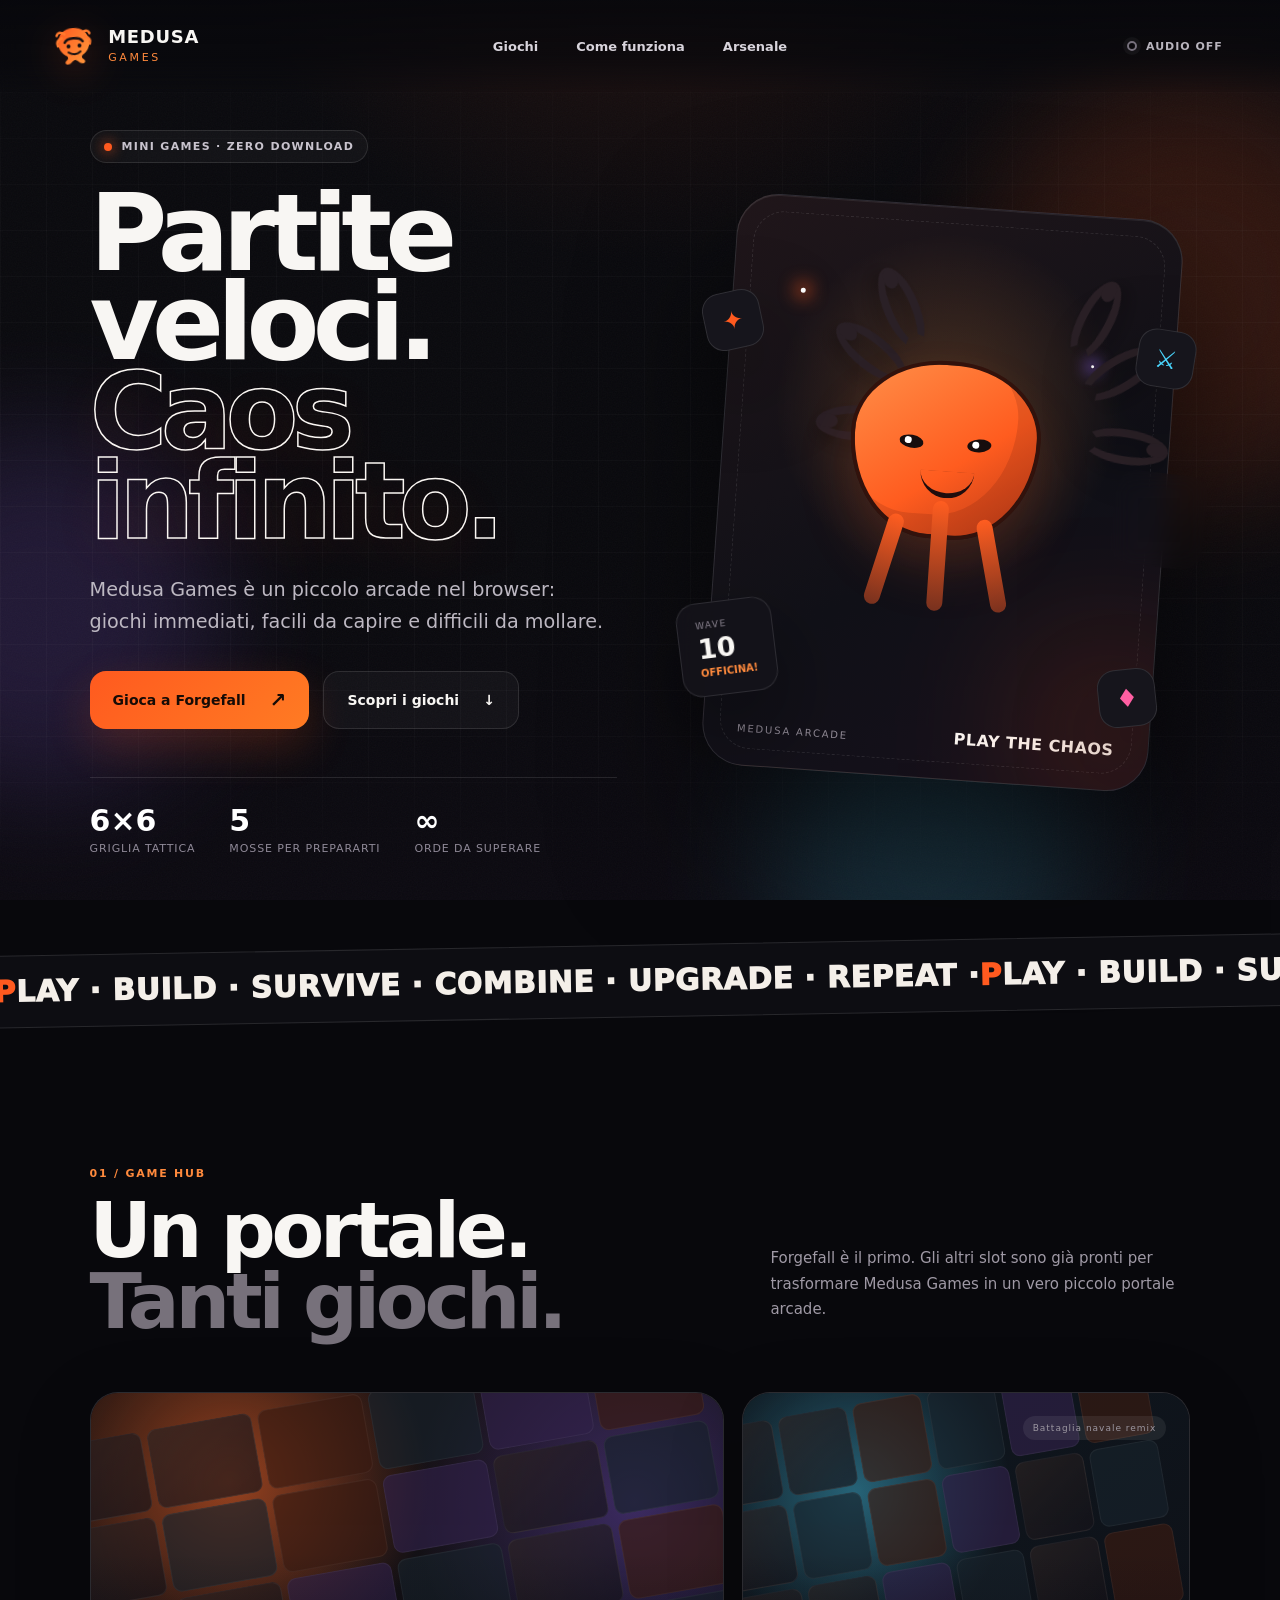
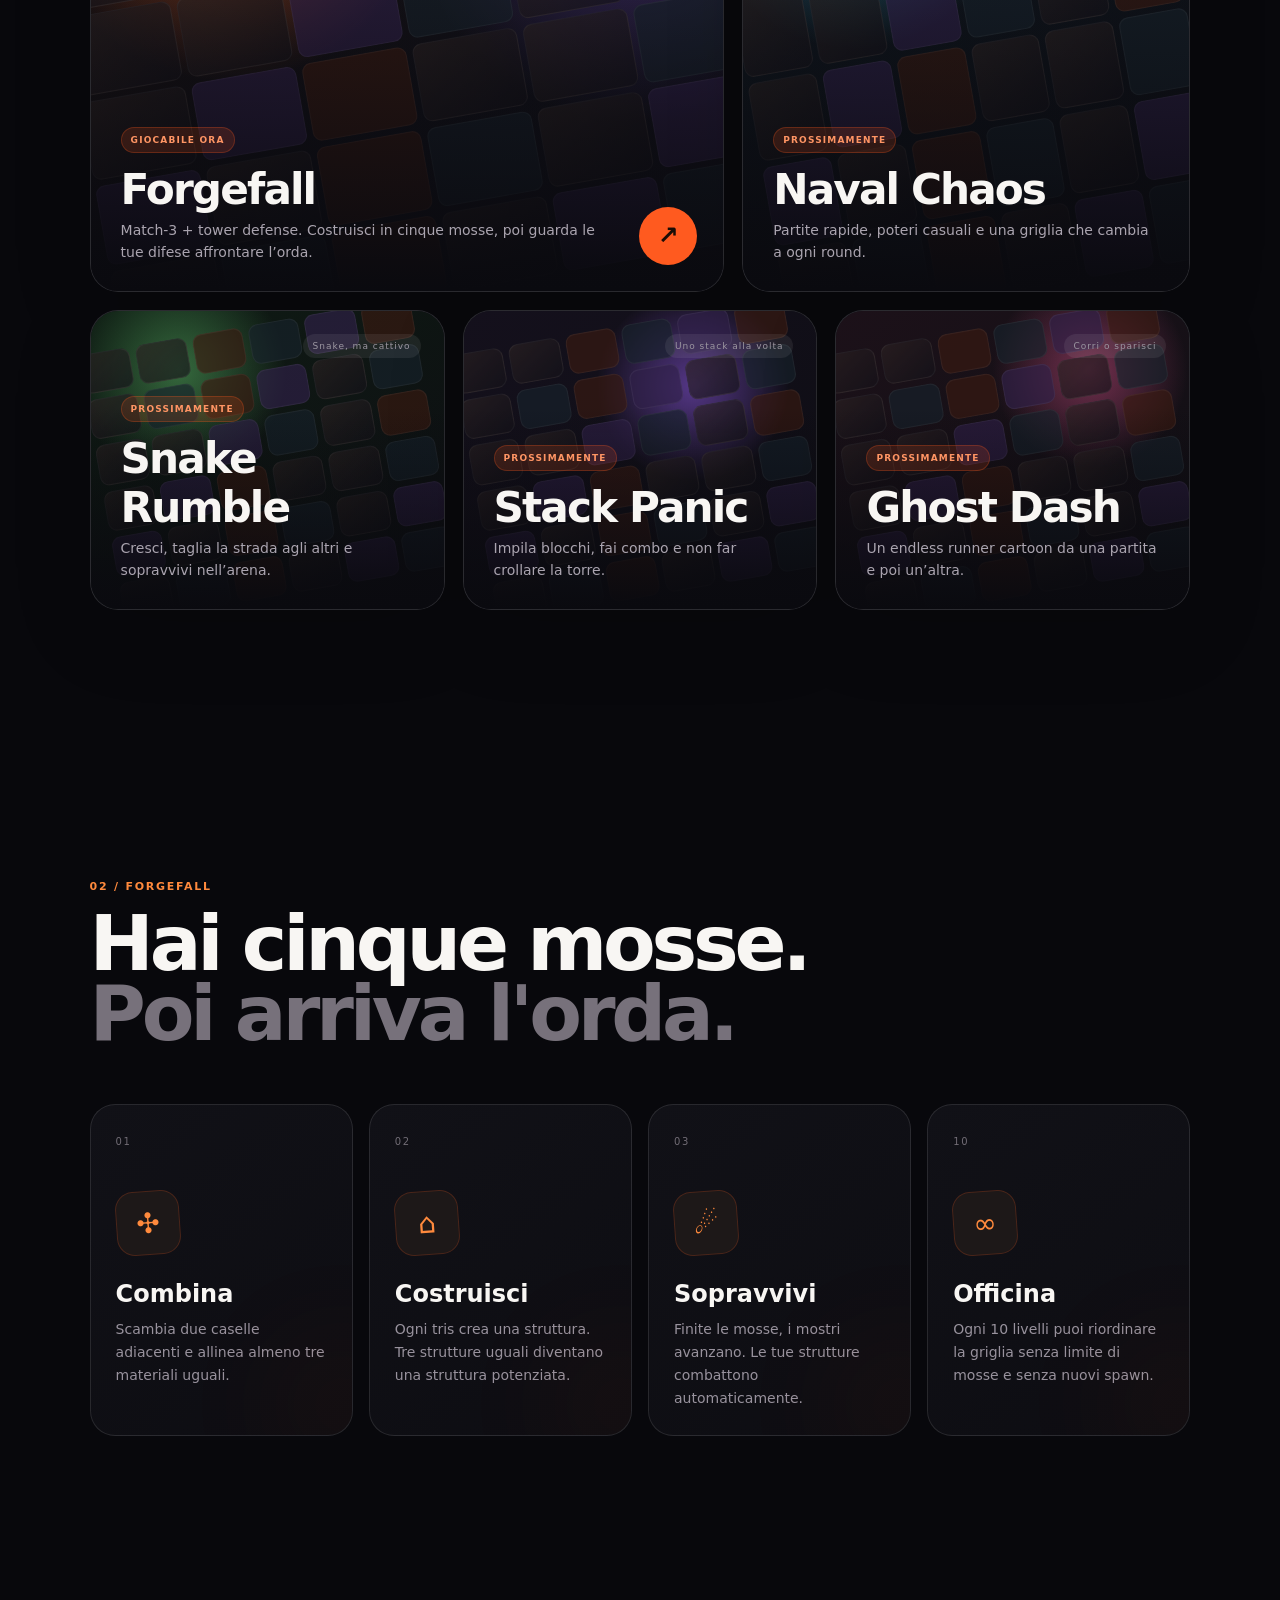
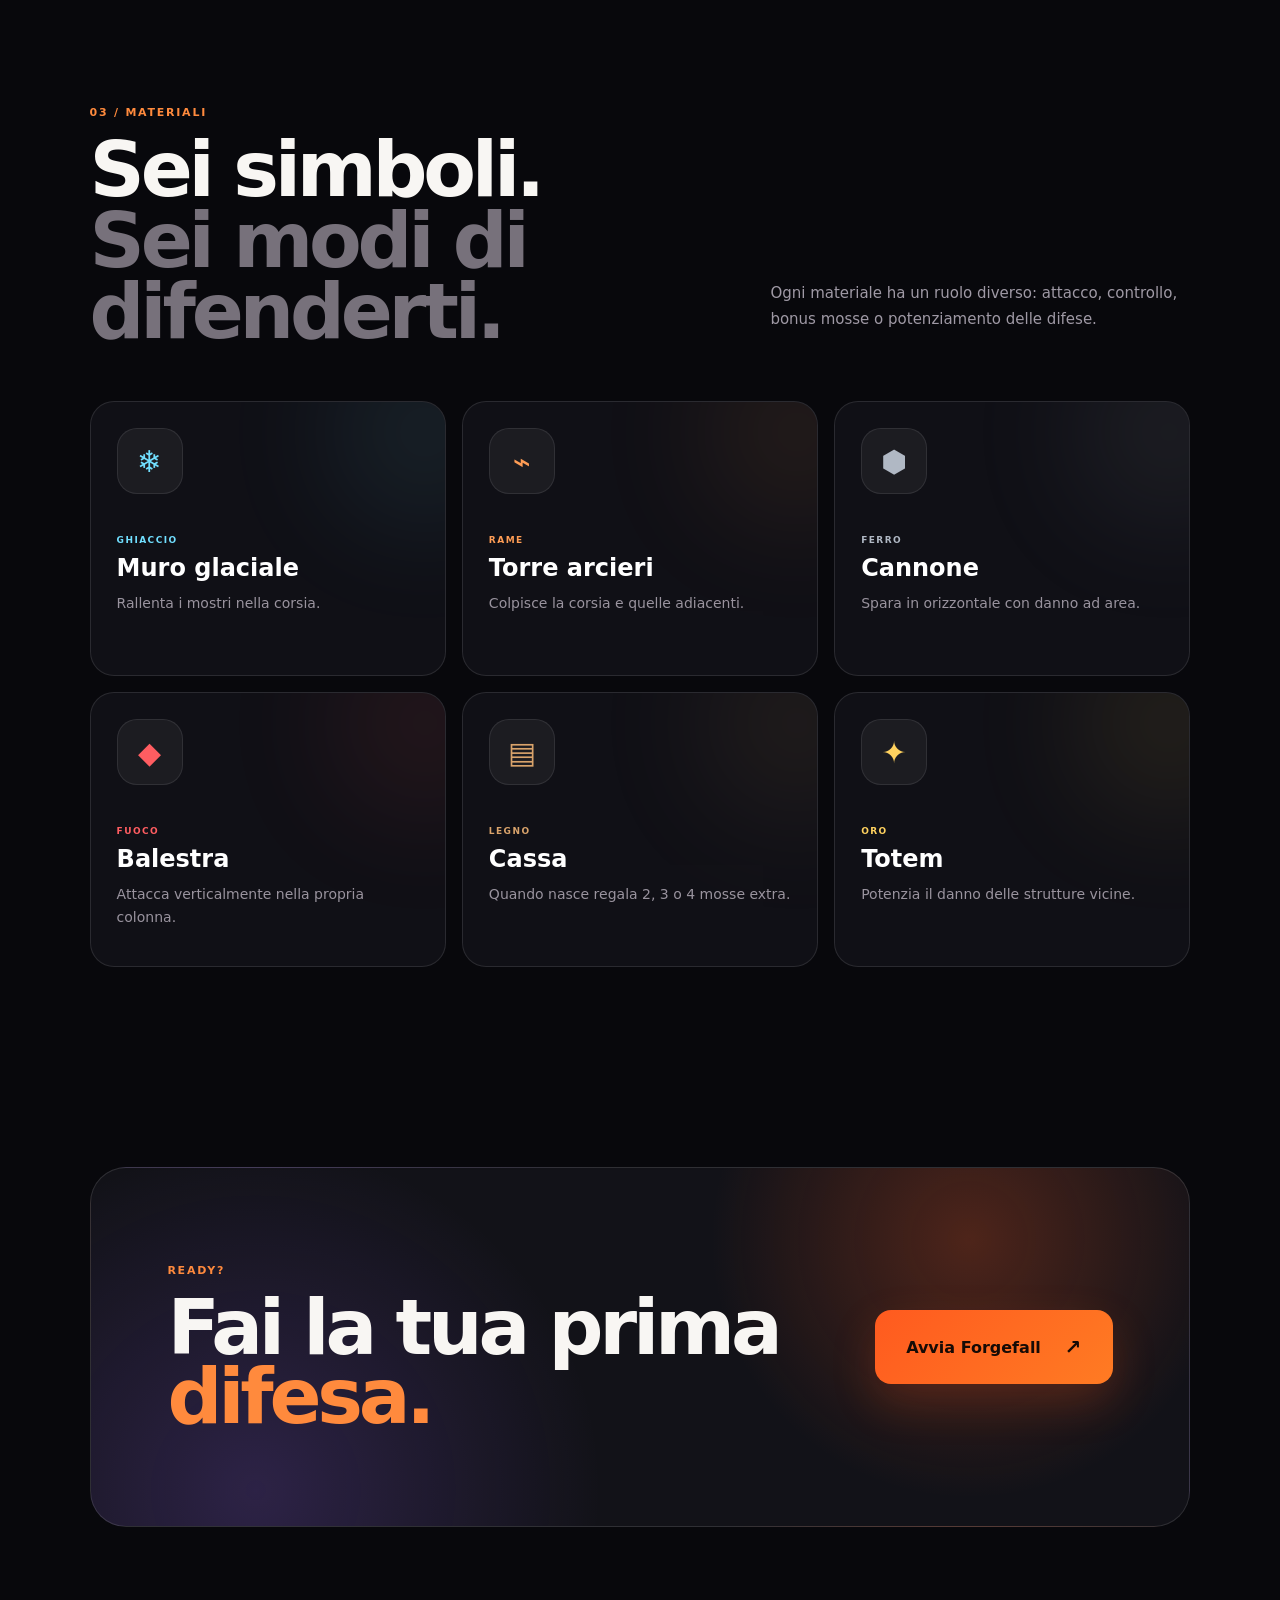
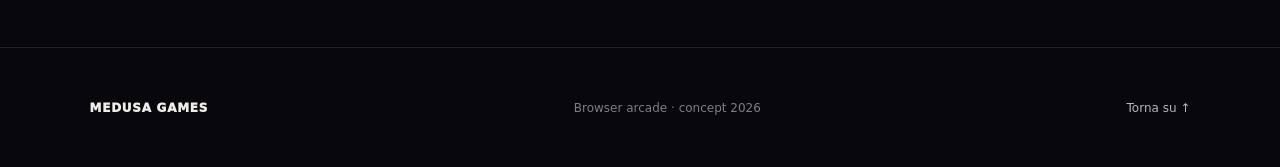
==== commit 5b7935a5: "Add files via upload" ====
--- a/index.html
+++ b/index.html
@@ -3,124 +3,212 @@
 <head>
   <meta charset="utf-8">
   <meta name="viewport" content="width=device-width, initial-scale=1, viewport-fit=cover">
-  <meta name="theme-color" content="#030817">
-  <meta name="description" content="NADIR. Dallo spazio alle profondità: segui la luce, scopri i giochi e inizia la tua discesa.">
-  <title>NADIR — Oltre la superficie</title>
-  <link rel="icon" type="image/svg+xml" href="data:image/svg+xml,%3Csvg xmlns='http://www.w3.org/2000/svg' viewBox='0 0 64 64'%3E%3Crect width='64' height='64' rx='16' fill='%23030817'/%3E%3Cpath d='M16 18v28l32-28v28M16 32h32' fill='none' stroke='%2385e7ff' stroke-width='4'/%3E%3C/svg%3E">
-  <link rel="preload" as="image" href="assets/space.webp">
+  <meta name="theme-color" content="#09090d">
+  <meta name="description" content="Medusa Games: mini giochi browser veloci, colorati e immediati. Gioca a Forgefall, costruisci difese in 5 mosse e sopravvivi all'orda.">
+  <title>Medusa Games — Play the chaos</title>
+  <link rel="icon" type="image/svg+xml" href="medusa-logo.svg">
   <link rel="stylesheet" href="style.css">
   <script defer src="games.js"></script>
   <script defer src="app.js"></script>
-  <script defer src="lumen.js"></script>
+  <script defer src="forgefall.js"></script>
 </head>
 <body>
-  <a class="skip-link" href="#giochi">Vai ai giochi</a>
-  <div class="world" aria-hidden="true">
-    <div class="scene scene-space"><img src="assets/space.webp" alt="" fetchpriority="high" width="1920" height="1080"></div>
-    <div class="scene scene-sky"><img src="assets/sky.webp" alt="" width="1920" height="1080"></div>
-    <div class="scene scene-cave"><img src="assets/cave.webp" alt="" width="1920" height="1080"></div>
-    <div class="cave-reveal"><img src="assets/cave.webp" alt="" width="1920" height="1080"></div>
-    <div class="world-shade"></div>
-    <div class="atmosphere-haze"></div>
-    <canvas id="particles"></canvas>
-    <div class="light-traveller"><i></i><span></span></div>
-    <div class="grain"></div>
+  <a class="skip-link" href="#games">Vai ai giochi</a>
+
+  <div class="ambient-bg" aria-hidden="true">
+    <span class="blob blob-a"></span>
+    <span class="blob blob-b"></span>
+    <span class="blob blob-c"></span>
+    <span class="noise"></span>
+    <span class="grid-glow"></span>
   </div>
 
   <header class="site-header">
-    <a href="#orbita" class="brand" aria-label="Nadir, torna all'inizio">
-      <svg viewBox="0 0 32 32" aria-hidden="true"><path d="M6 6v20L26 6v20M6 16h20"/></svg>
-      <span>NADIR</span>
+    <a href="#top" class="brand" aria-label="Medusa Games, torna all'inizio">
+      <span class="brand-mark" aria-hidden="true">
+        <svg viewBox="0 0 92 92" role="img">
+          <defs>
+            <linearGradient id="g" x1="0" y1="0" x2="1" y2="1">
+              <stop offset="0" stop-color="#ff5a1f"/>
+              <stop offset="1" stop-color="#ff9b3d"/>
+            </linearGradient>
+          </defs>
+          <path d="M46 10c18 0 31 12 31 29 0 12-6 21-15 26-3 2-3 6 0 8 6 4 4 9-1 9-7 0-10-8-15-8s-8 8-15 8c-5 0-7-5-1-9 3-2 3-6 0-8-9-5-15-14-15-26 0-17 13-29 31-29Z" fill="url(#g)"/>
+          <path d="M28 38c5-10 31-10 36 0" fill="none" stroke="#160f12" stroke-width="5" stroke-linecap="round"/>
+          <circle cx="35" cy="46" r="4" fill="#160f12"/>
+          <circle cx="57" cy="46" r="4" fill="#160f12"/>
+          <path d="M34 58c7 6 17 6 24 0" fill="none" stroke="#160f12" stroke-width="4" stroke-linecap="round"/>
+          <path d="M23 29c-9 2-12 8-9 15M69 29c9 2 12 8 9 15M29 21c-8-6-14-4-16 2M63 21c8-6 14-4 16 2" fill="none" stroke="#ff7a2e" stroke-width="5" stroke-linecap="round"/>
+        </svg>
+      </span>
+      <span class="brand-copy"><strong>MEDUSA</strong><em>GAMES</em></span>
     </a>
+
     <nav aria-label="Navigazione principale">
-      <a class="experience-link" href="#orbita">L'esperienza</a>
-      <a class="games-link" href="#giochi">I giochi <span class="game-count">01</span></a>
+      <a href="#games">Giochi</a>
+      <a href="#how">Come funziona</a>
+      <a href="#arsenal">Arsenale</a>
     </nav>
-    <button class="sound-toggle" type="button" aria-pressed="false" aria-label="Attiva l'audio ambientale">
-      <span class="sound-bars" aria-hidden="true"><i></i><i></i><i></i><i></i></span>
-      <span class="sound-label">AUDIO OFF</span>
+
+    <button class="sound-toggle" type="button" aria-pressed="false" aria-label="Attiva audio">
+      <span class="sound-dot"></span><span>AUDIO OFF</span>
     </button>
   </header>
 
-  <aside class="chapter-nav" aria-label="Tappe del viaggio">
-    <a href="#orbita" aria-label="01, Orbita" aria-current="location"><span>Orbita</span><i></i></a>
-    <a href="#atmosfera" aria-label="02, Atmosfera"><span>Atmosfera</span><i></i></a>
-    <a href="#abisso" aria-label="03, Abisso"><span>Abisso</span><i></i></a>
-    <a href="#giochi" aria-label="04, I giochi"><span>I giochi</span><i></i></a>
-  </aside>
-
-  <main>
-    <section id="orbita" class="chapter chapter-orbit" aria-labelledby="orbit-title">
-      <div class="chapter-stage">
-        <div class="orbit-copy chapter-copy">
-          <p class="eyebrow"><span class="tiny-cross" aria-hidden="true">+</span> UN ALTRO MONDO, NEL TUO BROWSER</p>
-          <h1 id="orbit-title">Oltre<br><span>la superficie.</span></h1>
-          <div class="hero-bottom">
-            <p>Lascia il mondo lassù.<br>Il gioco comincia più in basso.</p>
-            <a class="descent-link" href="#atmosfera"><span class="round-arrow" aria-hidden="true">↓</span><span>INIZIA LA DISCESA</span></a>
-          </div>
-        </div>
-        <div class="scene-caption" aria-hidden="true"><span>01 / ORBITA</span><span>IL SILENZIO PRIMA DI TUTTO.</span></div>
-      </div>
-    </section>
-
-    <section id="atmosfera" class="chapter chapter-sky" aria-labelledby="sky-title">
-      <div class="chapter-stage">
-        <div class="chapter-copy sky-copy">
-          <p class="eyebrow">02 — ATMOSFERA</p>
-          <h2 id="sky-title">Lascia andare<br><em>la gravità.</em></h2>
-          <p class="chapter-description">Tra quello che conosci<br>e quello che devi ancora scoprire.</p>
-        </div>
-        <div class="coordinate-note" aria-hidden="true"><span>QUOTA IN DIMINUZIONE</span><div></div><span>PROSEGUI VERSO L'IGNOTO</span></div>
-      </div>
-    </section>
-
-    <section id="abisso" class="chapter chapter-cave" aria-labelledby="cave-title">
-      <div class="chapter-stage">
-        <div class="chapter-copy cave-copy">
-          <p class="eyebrow">03 — ABISSO</p>
-          <h2 id="cave-title">Il buio nasconde.<br><em>La luce rivela.</em></h2>
-          <p class="chapter-description">Qualcosa ti aspetta, qui sotto.</p>
-          <span class="torch-hint"><span aria-hidden="true">✧</span><span class="pointer-hint">Muovi il cursore. Segui la luce.</span></span>
-        </div>
-        <div class="scene-caption" aria-hidden="true"><span>IL SEGNALE È VICINO.</span><span>CONTINUA A SCENDERE ↓</span></div>
-      </div>
-    </section>
-
-    <section id="giochi" class="vault" aria-labelledby="vault-title">
-      <div class="vault-heading">
-        <div><p class="eyebrow"><span class="tiny-cross" aria-hidden="true">+</span> SEI ARRIVATO DALL'ALTRA PARTE</p><h2 id="vault-title">Qui si <em>gioca.</em></h2></div>
-        <p>Un mondo da esplorare.<br>Una partita per cominciare.</p>
-      </div>
-      <div id="game-list" class="game-list"></div>
-      <noscript><div class="noscript-notice">Attiva JavaScript nel browser per giocare a Lumen e vivere il viaggio interattivo.</div></noscript>
-      <footer class="site-footer"><a class="footer-wordmark" href="#orbita">NADIR</a><span>LA SUPERFICIE PUÒ ASPETTARE.</span><a href="#orbita">Torna in orbita <span aria-hidden="true">↑</span></a></footer>
+  <main id="top">
+    <section class="hero section-pad">
+      <div class="hero-copy reveal">
+        <div class="pill"><span></span> MINI GAMES · ZERO DOWNLOAD</div>
+        <h1>Partite veloci.<br><span>Caos infinito.</span></h1>
+        <p class="hero-lead">Medusa Games è un piccolo arcade nel browser: giochi immediati, facili da capire e difficili da mollare.</p>
+        <div class="hero-actions">
+          <button class="primary-cta" data-open-game="forgefall">Gioca a Forgefall <span>↗</span></button>
+          <a class="ghost-cta" href="#games">Scopri i giochi <span>↓</span></a>
+        </div>
+        <div class="hero-stats" aria-label="Caratteristiche">
+          <div><strong>6×6</strong><span>griglia tattica</span></div>
+          <div><strong>5</strong><span>mosse per prepararti</span></div>
+          <div><strong>∞</strong><span>orde da superare</span></div>
+        </div>
+      </div>
+
+      <div class="hero-art reveal" aria-hidden="true">
+        <div class="mascot-orbit orbit-one">✦</div>
+        <div class="mascot-orbit orbit-two">⚔</div>
+        <div class="mascot-orbit orbit-three">♦</div>
+        <div class="medusa-card">
+          <div class="spark spark-a"></div>
+          <div class="spark spark-b"></div>
+          <div class="medusa-face">
+            <span class="snake s1"></span><span class="snake s2"></span><span class="snake s3"></span>
+            <span class="snake s4"></span><span class="snake s5"></span><span class="snake s6"></span>
+            <div class="head">
+              <span class="eye e1"></span><span class="eye e2"></span>
+              <span class="smirk"></span>
+            </div>
+            <span class="tentacle t1"></span><span class="tentacle t2"></span><span class="tentacle t3"></span>
+          </div>
+          <div class="card-label"><span>MEDUSA ARCADE</span><b>PLAY THE CHAOS</b></div>
+        </div>
+        <div class="float-card fc-a"><small>WAVE</small><strong>10</strong><span>OFFICINA!</span></div>
+        <div class="float-card fc-b"><small>COMBO</small><strong>x3</strong><span>UPGRADE</span></div>
+      </div>
+    </section>
+
+    <section class="ticker" aria-hidden="true">
+      <div class="ticker-track">
+        <span>PLAY · BUILD · SURVIVE · COMBINE · UPGRADE · REPEAT ·</span>
+        <span>PLAY · BUILD · SURVIVE · COMBINE · UPGRADE · REPEAT ·</span>
+      </div>
+    </section>
+
+    <section id="games" class="games-section section-pad">
+      <div class="section-head reveal">
+        <div>
+          <p class="kicker">01 / GAME HUB</p>
+          <h2>Un portale.<br><em>Tanti giochi.</em></h2>
+        </div>
+        <p>Forgefall è il primo. Gli altri slot sono già pronti per trasformare Medusa Games in un vero piccolo portale arcade.</p>
+      </div>
+      <div id="game-grid" class="game-grid"></div>
+    </section>
+
+    <section id="how" class="how-section section-pad">
+      <div class="section-head narrow reveal">
+        <div>
+          <p class="kicker">02 / FORGEFALL</p>
+          <h2>Hai cinque mosse.<br><em>Poi arriva l'orda.</em></h2>
+        </div>
+      </div>
+      <div class="steps-grid">
+        <article class="step-card reveal"><span class="step-num">01</span><div class="step-icon">✣</div><h3>Combina</h3><p>Scambia due caselle adiacenti e allinea almeno tre materiali uguali.</p></article>
+        <article class="step-card reveal"><span class="step-num">02</span><div class="step-icon">⌂</div><h3>Costruisci</h3><p>Ogni tris crea una struttura. Tre strutture uguali diventano una struttura potenziata.</p></article>
+        <article class="step-card reveal"><span class="step-num">03</span><div class="step-icon">☄</div><h3>Sopravvivi</h3><p>Finite le mosse, i mostri avanzano. Le tue strutture combattono automaticamente.</p></article>
+        <article class="step-card reveal"><span class="step-num">10</span><div class="step-icon">∞</div><h3>Officina</h3><p>Ogni 10 livelli puoi riordinare la griglia senza limite di mosse e senza nuovi spawn.</p></article>
+      </div>
+    </section>
+
+    <section id="arsenal" class="arsenal-section section-pad">
+      <div class="section-head reveal">
+        <div>
+          <p class="kicker">03 / MATERIALI</p>
+          <h2>Sei simboli.<br><em>Sei modi di difenderti.</em></h2>
+        </div>
+        <p>Ogni materiale ha un ruolo diverso: attacco, controllo, bonus mosse o potenziamento delle difese.</p>
+      </div>
+      <div class="arsenal-grid">
+        <article class="material-card ice reveal"><span class="material-icon">❄</span><small>GHIACCIO</small><h3>Muro glaciale</h3><p>Rallenta i mostri nella corsia.</p></article>
+        <article class="material-card copper reveal"><span class="material-icon">⌁</span><small>RAME</small><h3>Torre arcieri</h3><p>Colpisce la corsia e quelle adiacenti.</p></article>
+        <article class="material-card iron reveal"><span class="material-icon">⬢</span><small>FERRO</small><h3>Cannone</h3><p>Spara in orizzontale con danno ad area.</p></article>
+        <article class="material-card fire reveal"><span class="material-icon">◆</span><small>FUOCO</small><h3>Balestra</h3><p>Attacca verticalmente nella propria colonna.</p></article>
+        <article class="material-card wood reveal"><span class="material-icon">▤</span><small>LEGNO</small><h3>Cassa</h3><p>Quando nasce regala 2, 3 o 4 mosse extra.</p></article>
+        <article class="material-card gold reveal"><span class="material-icon">✦</span><small>ORO</small><h3>Totem</h3><p>Potenzia il danno delle strutture vicine.</p></article>
+      </div>
+    </section>
+
+    <section class="final-cta section-pad reveal">
+      <div class="final-card">
+        <div><p class="kicker">READY?</p><h2>Fai la tua prima<br><em>difesa.</em></h2></div>
+        <button class="primary-cta giant" data-open-game="forgefall">Avvia Forgefall <span>↗</span></button>
+      </div>
     </section>
   </main>
 
-  <div class="journey-hud" aria-hidden="true">
-    <div class="depth-readout"><span id="depth-label">ALTITUDINE</span><strong id="depth-value">+320 <small>km</small></strong></div>
-    <div class="scroll-cue"><span>SCORRI PER ESPLORARE</span><i></i></div>
-    <div class="journey-progress"><span id="journey-percent">00</span><span>/ 100</span></div>
-  </div>
-  <div class="progress-track" aria-hidden="true"><i></i></div>
-
-  <dialog id="game-dialog" aria-labelledby="game-title">
+  <footer class="site-footer">
+    <a href="#top" class="footer-brand">MEDUSA GAMES</a>
+    <span>Browser arcade · concept 2026</span>
+    <a href="#top">Torna su ↑</a>
+  </footer>
+
+  <dialog id="game-dialog" class="game-dialog" aria-labelledby="game-title">
     <div class="game-shell">
-      <header class="game-header"><div><span class="eyebrow">NADIR / PRIMO VARCO</span><h2 id="game-title">LUMEN<span>LA DISCESA</span></h2></div><button class="close-game icon-button" aria-label="Chiudi il gioco" type="button">✕</button></header>
-      <div class="game-scorebar"><div><span>PUNTI</span><strong id="game-score">0000</strong></div><div><span>RECORD LOCALE</span><strong id="game-best">0000</strong></div><div class="energy-display"><span>ENERGIA</span><strong id="game-lives" aria-label="3 vite">● ● ●</strong></div><button id="pause-game" type="button" class="icon-button" aria-label="Metti in pausa" disabled>Ⅱ</button></div>
-      <div class="playfield">
-        <canvas id="game-canvas" tabindex="0" aria-label="Lumen: sposta la luce con freccia sinistra e destra oppure A e D. Raccogli le sfere luminose ed evita i frammenti. P per pausa."></canvas>
-        <div id="game-overlay" class="game-overlay">
-          <span class="overlay-symbol" aria-hidden="true">✧</span>
-          <p id="game-overlay-kicker" class="eyebrow">UNA LUCE. NESSUN PASSO INDIETRO.</p>
-          <h3 id="game-overlay-title">Quanto in basso<br>riesci ad arrivare?</h3>
-          <p id="game-overlay-copy">Raccogli la luce. Evita i frammenti.<br>Hai tre vite per trovare la tua strada.</p>
-          <button id="start-game" class="primary-button" type="button">Inizia la discesa <span aria-hidden="true">↗</span></button>
-        </div>
-      </div>
-      <div class="game-controls"><span><span class="desktop-controls"><kbd>←</kbd> <kbd>→</kbd> oppure mouse</span><span class="touch-controls">Trascina il dito per muoverti</span></span><span><kbd>P</kbd> Pausa <span class="controls-separator">/</span> <kbd>ESC</kbd> Esci</span></div>
-      <p id="game-announcement" class="sr-only" aria-live="polite"></p>
+      <header class="game-topbar">
+        <div class="game-branding">
+          <span class="mini-medusa">M</span>
+          <div><small>MEDUSA GAMES / PROTOTIPO 01</small><h2 id="game-title">FORGEFALL <span>5 mosse prima dell'orda</span></h2></div>
+        </div>
+        <div class="game-top-actions">
+          <button id="restart-game" class="mini-button" type="button">Ricomincia</button>
+          <button id="close-game" class="close-button" type="button" aria-label="Chiudi gioco">✕</button>
+        </div>
+      </header>
+
+      <div class="game-hud">
+        <div><span>LIVELLO</span><strong id="hud-level">1</strong></div>
+        <div><span>MOSSE</span><strong id="hud-moves">5</strong></div>
+        <div><span>BASE</span><strong id="hud-base">♥ ♥ ♥ ♥ ♥</strong></div>
+        <div><span>PUNTI</span><strong id="hud-score">0000</strong></div>
+        <div><span>RECORD</span><strong id="hud-best">1</strong></div>
+      </div>
+
+      <div class="game-layout">
+        <section class="board-panel">
+          <div class="panel-title"><div><small>FASE COSTRUZIONE</small><strong id="phase-label">CREA LE DIFESE</strong></div><span id="combo-label">Allinea 3 simboli</span></div>
+          <div id="board" class="board" aria-label="Griglia di gioco 6 per 6"></div>
+          <div class="board-actions">
+            <span id="selection-help">Seleziona due caselle adiacenti per scambiarle.</span>
+            <button id="finish-workshop" class="workshop-button" type="button" hidden>Termina officina →</button>
+          </div>
+        </section>
+
+        <section class="battle-panel">
+          <div class="panel-title"><div><small>CAMPO DI BATTAGLIA</small><strong id="wave-label">ORDA IN ATTESA</strong></div><span id="enemy-count">0 nemici</span></div>
+          <div class="battle-wrap">
+            <canvas id="battle-canvas" width="900" height="480" aria-label="Campo di battaglia"></canvas>
+            <div id="battle-overlay" class="battle-overlay">
+              <span class="overlay-icon">☄</span>
+              <strong id="overlay-title">PREPARA LA GRIGLIA</strong>
+              <p id="overlay-copy">Quando finiscono le mosse, l'orda parte automaticamente.</p>
+            </div>
+          </div>
+          <div class="legend-row">
+            <span><i class="lg ice"></i> rallenta</span><span><i class="lg copper"></i> arcieri</span><span><i class="lg iron"></i> cannone</span><span><i class="lg fire"></i> balestra</span><span><i class="lg gold"></i> boost</span>
+          </div>
+        </section>
+      </div>
+
+      <div class="game-tip"><strong>TIP:</strong> le fusioni a cascata non consumano mosse extra. Le casse di legno regalano immediatamente da 2 a 4 mosse.</div>
+      <div id="game-announcement" class="sr-only" aria-live="polite"></div>
     </div>
   </dialog>
 </body>
--- a/style.css
+++ b/style.css
@@ -1,24 +1,24 @@
-@font-face{font-family:Nadir;src:url('assets/nadir-sans.woff2') format('woff2');font-weight:100 900;font-style:normal;font-display:swap}
-:root{color-scheme:dark;--ink:#030817;--ice:#d9f8ff;--cyan:#7ce4ff;--text:#f3f5ff;--muted:#a7b6ce;--line:rgba(190,217,255,.19);--x:65%;--y:50%;--cave:0;--progress:0;--hub:0;font-family:Nadir,Arial,Helvetica,sans-serif;font-synthesis:none}
-*{box-sizing:border-box}html{scroll-behavior:smooth;scroll-padding-top:0}body{margin:0;background:var(--ink);color:var(--text);overflow-x:hidden}body.game-open{overflow:hidden}a{color:inherit;text-decoration:none}button{font:inherit;color:inherit;border:0;cursor:pointer}button:disabled{opacity:.35;cursor:default}a,button{-webkit-tap-highlight-color:transparent}button:focus-visible,a:focus-visible,canvas:focus-visible{outline:2px solid var(--cyan);outline-offset:7px}::selection{background:#74dfff;color:#07132d}h1,h2,h3,p{margin:0}em{font-style:normal;color:var(--ice)}.sr-only{position:absolute;width:1px;height:1px;padding:0;overflow:hidden;clip:rect(0,0,0,0);white-space:nowrap}.skip-link{position:fixed;top:10px;left:15px;z-index:100;transform:translateY(-150%);padding:14px 24px;background:var(--ice);color:var(--ink)}.skip-link:focus{transform:none}
-.world{position:fixed;inset:0;overflow:hidden;z-index:0;pointer-events:none;background:#020612}.scene,.cave-reveal{position:absolute;inset:-4%;will-change:transform,opacity}.scene img,.cave-reveal img{height:100%;width:100%;object-fit:cover;display:block}.scene-space{opacity:1}.scene-sky,.scene-cave{opacity:0}.scene-space img{object-position:57% 50%}.scene-cave{filter:brightness(.5) saturate(.85)}.cave-reveal{opacity:var(--cave);filter:brightness(1.38) saturate(1.1);mask-image:radial-gradient(ellipse 32% 43% at var(--x) var(--y),#000 8%,rgba(0,0,0,.8) 27%,transparent 75%);-webkit-mask-image:radial-gradient(ellipse 32% 43% at var(--x) var(--y),#000 8%,rgba(0,0,0,.8) 27%,transparent 75%)}.world-shade{position:absolute;inset:0;background:linear-gradient(180deg,rgba(1,4,13,.46),transparent 27%,rgba(1,4,13,.08) 57%,rgba(1,4,13,.66)),linear-gradient(90deg,rgba(1,5,17,.5),transparent 70%)}.atmosphere-haze{position:absolute;inset:0;opacity:0;background:radial-gradient(ellipse at 65% 70%,rgba(64,149,255,.35),transparent 64%);mix-blend-mode:screen}#particles{position:absolute;inset:0;width:100%;height:100%;opacity:.85}.grain{position:absolute;inset:-10%;opacity:.025;background-image:url("data:image/svg+xml,%3Csvg viewBox='0 0 180 180' xmlns='http://www.w3.org/2000/svg'%3E%3Cfilter id='n'%3E%3CfeTurbulence type='fractalNoise' baseFrequency='.78' numOctaves='3' stitchTiles='stitch'/%3E%3C/filter%3E%3Crect width='100%25' height='100%25' opacity='.8' filter='url(%23n)'/%3E%3C/svg%3E")}.light-traveller{position:absolute;left:66%;top:64%;width:5px;height:5px;transform:translate(-50%,-50%);background:white;border-radius:50%;box-shadow:0 0 12px 4px #9af0ff,0 0 45px 12px #378ffa;will-change:left,top;opacity:0}.light-traveller i{position:absolute;inset:-35px;border:1px solid rgba(159,229,255,.2);border-radius:50%}.light-traveller span{position:absolute;left:50%;bottom:0;height:100px;width:1px;background:linear-gradient(transparent,rgba(204,241,255,.75));transform-origin:bottom;transform:rotate(12deg)}
-.site-header{height:112px;position:fixed;top:0;left:0;width:100%;z-index:20;display:flex;align-items:center;justify-content:space-between;padding:0 5.5%;background:linear-gradient(rgba(1,5,15,.5),transparent)}.brand{display:flex;gap:15px;align-items:center}.brand svg{width:31px;height:31px;stroke:var(--ice);stroke-width:1.8;fill:none}.brand>span{font-size:24px;font-weight:580;letter-spacing:.32em}.site-header nav{display:flex;gap:38px;align-items:center;font-size:14px}.site-header nav a{padding:12px 0;position:relative}.site-header nav a:after{content:'';position:absolute;bottom:4px;left:0;width:0;height:1px;background:var(--ice);transition:width .3s}.site-header nav a:hover:after{width:100%}.game-count{font-size:12px;margin-left:9px;color:var(--cyan);font-variant-numeric:tabular-nums}.sound-toggle{display:flex;align-items:center;gap:12px;background:transparent;padding:12px 0;font-size:12px;letter-spacing:.12em}.sound-bars{display:flex;gap:3px;align-items:center;height:19px}.sound-bars i{display:block;width:2px;height:4px;background:#d9f8ff;transition:height .3s}.sound-bars i:nth-child(2){height:12px}.sound-bars i:nth-child(3){height:7px}.sound-toggle[aria-pressed=true] .sound-bars i{animation:sound 1s alternate infinite}.sound-toggle[aria-pressed=true] .sound-bars i:nth-child(2){animation-delay:-.5s}.sound-toggle[aria-pressed=true] .sound-bars i:nth-child(3){animation-delay:-.2s}.sound-toggle[aria-pressed=true] .sound-bars i:nth-child(4){animation-delay:-.7s}@keyframes sound{from{height:3px}to{height:19px}}
-.chapter-nav{position:fixed;right:3%;top:50%;transform:translateY(-50%);z-index:20;display:flex;flex-direction:column;gap:22px}.chapter-nav:before{content:'';position:absolute;right:4px;top:4px;bottom:4px;width:1px;background:var(--line)}.chapter-nav a{position:relative;display:flex;align-items:center;justify-content:flex-end;gap:16px;padding:5px 0}.chapter-nav i{width:9px;height:9px;border:1px solid #6e8baf;background:#061027;border-radius:50%;position:relative;transition:.35s}.chapter-nav span{font-size:12px;letter-spacing:.04em;opacity:0;transform:translateX(8px);transition:.3s;background:rgba(3,8,23,.65);padding:5px 8px;border-radius:3px}.chapter-nav a:hover span,.chapter-nav a:focus-visible span{opacity:1;transform:none}.chapter-nav a[aria-current] i{background:var(--ice);border-color:var(--ice);box-shadow:0 0 15px #8bdfff}
-main{position:relative;z-index:2}.chapter{height:160svh;position:relative}.chapter-cave{height:160svh}.chapter-stage{height:100svh;min-height:620px;position:sticky;top:0;display:flex;align-items:center;padding:100px 8% 100px}.chapter-copy{will-change:transform,opacity;width:100%}.eyebrow{font-size:12px;font-weight:500;letter-spacing:.18em;line-height:1.6;display:flex;gap:14px;align-items:center}.tiny-cross{font-size:23px;font-weight:300;line-height:1}.orbit-copy{margin-top:5px}.orbit-copy .eyebrow{margin-bottom:30px}.orbit-copy h1{font-size:clamp(76px,9.1vw,160px);font-weight:500;line-height:.99;letter-spacing:-.055em}.orbit-copy h1 span{color:#eff5ff}.hero-bottom{margin-top:35px;display:flex;align-items:center;gap:64px}.hero-bottom>p{font-size:17px;line-height:1.65;color:#bdcce1}.descent-link{display:flex;align-items:center;gap:16px;font-size:12px;letter-spacing:.13em}.round-arrow{font-size:25px;border:1px solid rgba(208,235,255,.48);display:grid;place-items:center;width:53px;height:53px;border-radius:50%;transition:.3s}.descent-link:hover .round-arrow{background:var(--ice);color:#091023;transform:translateY(5px)}.scene-caption{position:absolute;right:8%;bottom:15%;display:flex;flex-direction:column;gap:10px;align-items:flex-end;font-size:12px;line-height:1.6;letter-spacing:.12em;color:#b7cfe6}.scene-caption span:first-child{color:#e4edff}.sky-copy,.cave-copy{max-width:900px}.sky-copy .eyebrow,.cave-copy .eyebrow{margin-bottom:32px;color:#cae9ff}.chapter h2{font-size:clamp(64px,6.6vw,112px);line-height:1.03;letter-spacing:-.045em;font-weight:450}.chapter-description{font-size:18px;line-height:1.75;margin-top:32px;color:#cfdaec}.sky-copy{margin-top:0}.coordinate-note{position:absolute;bottom:20%;right:13%;font-size:12px;letter-spacing:.13em;display:flex;gap:16px;align-items:center;writing-mode:vertical-rl;color:#d4efff}.coordinate-note div{height:65px;width:1px;background:linear-gradient(#d9f8ff,transparent)}.cave-copy{margin-top:12px}.cave-copy h2{font-size:clamp(62px,6.2vw,108px)}.torch-hint{display:flex;gap:12px;align-items:center;font-size:13px;letter-spacing:.02em;color:#aac5df;margin-top:45px}.torch-hint>span:first-child{font-size:26px;color:var(--cyan)}
-.journey-hud{position:fixed;bottom:35px;left:5.5%;right:5.5%;z-index:10;display:flex;justify-content:space-between;align-items:flex-end;opacity:calc(1 - var(--hub));pointer-events:none}.depth-readout{display:flex;flex-direction:column;gap:7px}.depth-readout>span{font-size:10px;letter-spacing:.15em;color:#95acc6}.depth-readout strong{font-size:24px;font-weight:400;font-variant-numeric:tabular-nums;letter-spacing:-.02em}.depth-readout small{font-size:13px;margin-left:3px;color:#a6bfd6}.scroll-cue{display:flex;gap:16px;align-items:center;font-size:10px;letter-spacing:.2em;color:#c7daef;position:absolute;left:50%;transform:translateX(-50%);bottom:8px;white-space:nowrap}.scroll-cue i{height:34px;width:1px;position:relative;overflow:hidden;background:#334962}.scroll-cue i:after{content:'';position:absolute;left:0;top:-15px;width:1px;height:15px;background:#e2faff;animation:scroll-line 2.4s ease infinite}@keyframes scroll-line{to{transform:translateY(50px)}}.journey-progress{font-size:12px;letter-spacing:.15em;font-variant-numeric:tabular-nums;display:flex;gap:8px;color:#7992ae}.journey-progress span:first-child{color:#deefff}.progress-track{position:fixed;bottom:0;left:0;right:0;height:2px;background:rgba(189,223,255,.07);z-index:22}.progress-track i{display:block;width:calc(var(--progress) * 100%);height:100%;background:#9ee9ff;box-shadow:0 0 9px #4ccaff}
-.vault{min-height:100svh;padding:150px 8% 35px;position:relative;background:linear-gradient(transparent,rgba(2,7,18,.8) 36%,#020611 100%)}.vault-heading{display:flex;align-items:flex-end;justify-content:space-between;margin-bottom:40px;gap:30px}.vault-heading .eyebrow{color:#9bbbd4;margin-bottom:18px}.vault-heading h2{font-weight:400;font-size:clamp(52px,5.7vw,90px);letter-spacing:-.045em;line-height:1.08}.vault-heading>p{font-size:15px;line-height:1.8;color:#91a6c0;padding-bottom:7px}.game-card{border:1px solid rgba(155,198,237,.25);display:grid;grid-template-columns:1fr 1fr;min-height:342px;position:relative;background:rgba(3,10,23,.65);overflow:hidden;border-radius:4px;transition:border-color .4s}.game-card:hover{border-color:rgba(152,226,255,.6)}.game-art{min-height:342px;position:relative;overflow:hidden;background:#061020}.game-art>img{position:absolute;inset:0;width:100%;height:100%;object-fit:cover;filter:brightness(.55);transition:transform 1.2s}.game-card:hover .game-art>img{transform:scale(1.07)}.game-art:after{content:'';position:absolute;inset:0;background:linear-gradient(90deg,transparent 65%,#050d1b),linear-gradient(0deg,rgba(1,5,17,.45),transparent 60%);pointer-events:none}.portal-art{position:absolute;inset:0;display:grid;place-items:center}.portal-rings{width:174px;height:174px;position:relative;border:1px solid rgba(130,235,255,.65);border-radius:50%;box-shadow:inset 0 0 32px #43bafd30,0 0 30px #44b8ff28;transform:rotateX(22deg) rotateZ(-25deg);transition:transform .8s}.portal-rings:before,.portal-rings:after{content:'';position:absolute;inset:15px;border:1px solid rgba(155,234,255,.22);border-radius:50%}.portal-rings:after{inset:-20px;border-style:dashed;opacity:.4}.game-card:hover .portal-rings{transform:rotateX(5deg) rotateZ(30deg)}.portal-core{width:8px;height:8px;border-radius:50%;background:#e6ffff;position:absolute;top:50%;left:50%;box-shadow:0 0 20px 8px #66dfff,0 0 80px 25px #3596ff88}.portal-core:after{content:'';position:absolute;left:4px;bottom:0;width:1px;height:170px;background:linear-gradient(transparent,#91f6ff);transform:rotate(0deg);transform-origin:bottom}.game-art-label{position:absolute;left:26px;bottom:25px;font-size:11px;letter-spacing:.15em;color:#b4d9ed;z-index:2}.game-number{position:absolute;left:26px;top:23px;font-size:13px;letter-spacing:.1em;color:#a5cce6;z-index:2}.game-copy{padding:36px 44px 34px 30px;display:flex;flex-direction:column;justify-content:center}.game-copy .eyebrow{color:#8ca9c4;font-size:11px;letter-spacing:.13em}.game-name{display:flex;align-items:center;gap:20px;margin-top:16px}.game-name h3{font-size:48px;font-weight:450;letter-spacing:.12em;line-height:1.1}.game-name>span{font-size:12px;line-height:1.5;color:#8facc6;border-left:1px solid #354960;padding-left:18px}.game-description{font-size:15px;line-height:1.75;color:#a6bdd3;max-width:380px;margin-top:18px}.game-launch{display:flex;align-items:center;justify-content:space-between;width:100%;border-top:1px solid var(--line);margin-top:28px;padding-top:20px;background:transparent;text-align:left;font-size:15px}.game-launch>span:last-child{font-size:22px;color:var(--cyan);transition:transform .3s}.game-launch:hover>span:last-child{transform:translate(4px,-4px)}.site-footer{display:flex;justify-content:space-between;align-items:center;margin-top:55px;padding-top:26px;border-top:1px solid var(--line);font-size:11px;letter-spacing:.11em;color:#7f96af;gap:20px}.footer-wordmark{font-size:15px;letter-spacing:.3em;color:#d9e6fa}.site-footer>a:last-child{font-size:12px;letter-spacing:0}.site-footer>a:last-child span{color:var(--ice);margin-left:12px}.noscript-notice{padding:30px;border:1px solid var(--line);line-height:1.6}
-dialog{margin:auto;padding:0;background:#030918;border:1px solid #31455f;color:var(--text);width:min(1000px,94vw);max-height:94svh;overflow:auto;border-radius:7px;box-shadow:0 25px 150px #000b}dialog::backdrop{background:rgba(0,3,12,.85);backdrop-filter:blur(12px)}.game-shell{padding:24px}.game-header{display:flex;align-items:center;justify-content:space-between;margin-bottom:24px}.game-header .eyebrow{font-size:10px;color:#8babc6;letter-spacing:.13em}.game-header h2{font-size:27px;letter-spacing:.12em;font-weight:500;margin-top:5px;display:flex;align-items:center;gap:17px}.game-header h2 span{font-size:10px;letter-spacing:.1em;color:#8eacc2;border-left:1px solid var(--line);padding-left:15px}.icon-button{width:36px;height:36px;border:1px solid var(--line);border-radius:50%;background:#0c1729;display:grid;place-items:center}.icon-button:hover:enabled{background:#1d324a}.game-scorebar{display:flex;align-items:center;gap:32px;margin:0 0 16px;padding:0 6px}.game-scorebar>div{display:flex;flex-direction:column;gap:5px}.game-scorebar>div>span{font-size:10px;letter-spacing:.12em;color:#8da8c0}.game-scorebar strong{font-size:23px;font-weight:400;font-variant-numeric:tabular-nums}.energy-display{margin-left:auto}.energy-display strong{font-size:16px;letter-spacing:3px;color:#a4efff;line-height:27px}.playfield{height:min(52svh,520px);min-height:280px;position:relative;border:1px solid #1e3a53;overflow:hidden;border-radius:3px;background:#030815}#game-canvas{display:block;width:100%;height:100%;touch-action:none;outline-offset:-4px}.game-overlay{position:absolute;inset:0;display:flex;align-items:center;justify-content:center;flex-direction:column;text-align:center;background:rgba(2,8,24,.7);backdrop-filter:blur(5px);padding:25px}.game-overlay[hidden]{display:none}.overlay-symbol{font-size:44px;color:var(--cyan);line-height:1;margin-bottom:13px}.game-overlay .eyebrow{font-size:10px;color:#9ab8d1;letter-spacing:.12em}.game-overlay h3{font-size:clamp(26px,3.8vw,42px);font-weight:400;letter-spacing:-.035em;line-height:1.12;margin:16px 0}.game-overlay p:not(.eyebrow){font-size:14px;color:#adc3d9;line-height:1.6}.primary-button{margin-top:23px;display:flex;align-items:center;gap:45px;justify-content:space-between;background:#d1f5ff;color:#08182a;padding:15px 23px;min-width:210px;font-size:14px;border-radius:3px;transition:.2s}.primary-button:hover{background:white;box-shadow:0 0 30px #77d6ff30}.primary-button span{font-size:19px}.game-controls{display:flex;justify-content:space-between;align-items:center;gap:10px;margin-top:16px;font-size:11px;color:#91a9c0;line-height:1.8}kbd{font-family:inherit;border:1px solid #34485f;border-radius:3px;padding:2px 6px;margin:0 3px;color:#bfd1e2;font-size:10px}.controls-separator{padding:0 10px;opacity:.4}.touch-controls{display:none}
-@media(min-width:1700px){.chapter-stage{padding-left:10%;padding-right:10%}.vault{padding-left:10%;padding-right:10%}.hero-bottom{margin-top:48px}.orbit-copy h1{font-size:10vw}}
-@media(max-width:1000px){.site-header{height:95px}.chapter-stage{padding-left:7%;padding-right:9%;min-height:540px}.orbit-copy h1{font-size:10vw}.hero-bottom{gap:30px}.scene-caption{right:8%;bottom:18%;font-size:10px}.vault{padding:120px 7% 30px}.game-copy{padding:30px}.game-name{gap:13px}.game-name h3{font-size:37px}.game-name>span{font-size:11px;padding-left:13px}.game-art{min-height:320px}.vault-heading h2{font-size:66px}.game-description{font-size:14px}}
-@media(max-width:700px){.site-header{height:88px;padding:0 6%;gap:15px}.brand{gap:9px}.brand svg{width:25px;height:25px}.brand>span{font-size:19px;letter-spacing:.24em}.site-header nav{gap:0;margin-left:auto}.site-header nav a{font-size:13px}.experience-link{display:none}.game-count{font-size:10px;margin-left:4px}.sound-toggle{margin-left:7px;padding:12px 3px}.sound-label{display:none}.chapter-nav{right:18px;gap:17px}.chapter-nav span{display:none}.chapter-nav i{width:6px;height:6px}.chapter-nav:before{right:2.5px}.chapter{height:155svh}.chapter-stage{min-height:550px;padding:105px 9% 100px 6%;align-items:center}.orbit-copy{margin-top:-20px}.orbit-copy .eyebrow{font-size:9px;letter-spacing:.12em;gap:8px;margin-bottom:30px;max-width:90%}.tiny-cross{font-size:20px}.orbit-copy h1{font-size:clamp(53px,10.8vw,76px);letter-spacing:-.05em;line-height:1.05}.hero-bottom{display:flex;flex-direction:column;align-items:flex-start;gap:27px;margin-top:27px}.hero-bottom>p{font-size:15px;line-height:1.65}.descent-link{font-size:10px;gap:12px;letter-spacing:.1em}.round-arrow{width:43px;height:43px;font-size:21px}.scene-caption{display:none}.scene-space img{object-position:60% 50%}.scene-sky img{object-position:56% 50%}.scene-cave img,.cave-reveal img{object-position:63% 50%}.world-shade{background:linear-gradient(180deg,rgba(1,4,13,.5),rgba(1,5,15,.08) 45%,rgba(1,4,13,.7)),linear-gradient(90deg,rgba(1,5,17,.55),transparent)}.chapter h2,.cave-copy h2{font-size:clamp(44px,9vw,65px);line-height:1.08;letter-spacing:-.04em}.sky-copy .eyebrow,.cave-copy .eyebrow{font-size:11px;letter-spacing:.13em;margin-bottom:25px}.chapter-description{font-size:16px;margin-top:28px}.torch-hint{font-size:12px;gap:9px;margin-top:35px}.coordinate-note{display:none}.journey-hud{left:6%;right:6%;bottom:26px}.depth-readout>span{font-size:9px}.depth-readout strong{font-size:22px}.depth-readout small{font-size:12px}.scroll-cue{bottom:3px;font-size:8px;gap:10px;letter-spacing:.12em}.scroll-cue i{height:24px}.journey-progress{font-size:10px;gap:4px}.cave-reveal{mask-image:radial-gradient(ellipse 65% 38% at var(--x) var(--y),#000 7%,transparent 80%);-webkit-mask-image:radial-gradient(ellipse 65% 38% at var(--x) var(--y),#000 7%,transparent 80%)}.vault{padding:115px 6% 26px}.vault-heading{display:block;margin-bottom:27px}.vault-heading .eyebrow{font-size:9px;gap:8px;letter-spacing:.1em}.vault-heading h2{font-size:57px}.vault-heading>p{margin-top:21px;font-size:14px}.game-card{grid-template-columns:1fr}.game-art{min-height:240px}.game-art:after{background:linear-gradient(0deg,#050d1b,transparent 48%)}.portal-rings{width:130px;height:130px}.game-art-label{font-size:9px;left:22px;bottom:16px}.game-copy{padding:20px 25px 27px}.game-name h3{font-size:40px}.game-description{font-size:14px;max-width:none}.game-launch{font-size:14px;margin-top:24px}.site-footer{margin-top:35px;flex-wrap:wrap;padding-top:24px;row-gap:18px}.site-footer>span{width:100%;order:3;font-size:9px}.site-footer>a:last-child{font-size:11px}.footer-wordmark{font-size:14px}dialog{width:100%;max-height:100svh;height:100svh;border:0;border-radius:0}.game-shell{padding:19px 16px;min-height:100%;display:flex;flex-direction:column}.game-header{margin-bottom:23px}.game-header h2{font-size:24px;gap:10px}.game-header h2 span{font-size:9px;padding-left:10px}.game-scorebar{gap:20px;padding:0}.game-scorebar strong{font-size:21px}.game-scorebar>div>span{font-size:8px}.energy-display strong{font-size:14px;line-height:25px}.playfield{height:auto;min-height:380px;flex:1}.game-overlay{padding:23px 15px}.game-overlay h3{font-size:34px}.game-controls{font-size:10px;gap:6px}.game-controls>span:last-child{display:none}.desktop-controls{display:none}.touch-controls{display:inline}.game-overlay .eyebrow{font-size:9px}.game-overlay p:not(.eyebrow){font-size:13px}.primary-button{margin-top:25px}.game-header .eyebrow{font-size:9px}}
-@media(hover:none){.pointer-hint{font-size:0}.pointer-hint:after{content:'Scorri. La luce ti accompagna.';font-size:12px}.desktop-controls{display:none}.touch-controls{display:inline}}
-@media(max-height:600px) and (min-width:701px){.site-header{height:75px}.chapter-stage{min-height:450px;padding-top:80px;padding-bottom:65px}.orbit-copy h1{font-size:80px}.orbit-copy .eyebrow{margin-bottom:15px}.hero-bottom{margin-top:20px}.scene-caption{display:none}.chapter h2,.cave-copy h2{font-size:70px}.journey-hud{bottom:20px}.game-header{margin-bottom:10px}.game-shell{padding:15px}.playfield{min-height:210px}.game-overlay{padding:15px}.overlay-symbol{display:none}.game-overlay h3{font-size:28px;margin:8px 0}.game-overlay .primary-button{margin-top:12px}.game-controls{margin-top:10px}}
-@media(prefers-reduced-motion:reduce){html{scroll-behavior:auto}*,*:before,*:after{animation:none!important;transition:none!important}.scene,.cave-reveal,.chapter-copy{will-change:auto}.light-traveller,#particles{display:none}.chapter{height:110svh}}
-
-/* Final readability and compact-screen adjustments. */
-.scene-sky:after{content:"";position:absolute;inset:0;background:linear-gradient(90deg,rgba(1,10,30,.22),transparent 72%)}
-.game-description,.vault-heading>p{font-size:16px}
-.site-footer,.game-copy .eyebrow,.game-art-label,.game-overlay .eyebrow,.game-header .eyebrow,.game-scorebar>div>span,.game-controls,kbd{font-size:12px}
-.game-header h2 span{font-size:12px}
-@media(max-width:700px){.orbit-copy h1{font-size:clamp(42px,13.5vw,76px)}.orbit-copy .eyebrow{font-size:11px;letter-spacing:.08em}.descent-link{font-size:12px;letter-spacing:.06em}.scroll-cue,.chapter-nav{display:none}.game-description,.vault-heading>p{font-size:16px}.vault-heading .eyebrow{font-size:11px}.site-footer>span{font-size:11px}.game-scorebar>div>span{font-size:10px}.game-overlay p:not(.eyebrow){font-size:15px}.game-overlay .eyebrow{font-size:11px}.game-header .eyebrow{font-size:10px}.game-header h2 span{font-size:10px}.game-controls{font-size:12px}.depth-readout>span{font-size:10px}.journey-progress{font-size:12px}.game-art-label{font-size:11px}}
-@media(max-width:350px){.game-scorebar{gap:12px}.game-scorebar>div>span{font-size:9px}.game-header h2 span{display:none}.game-name{gap:12px}.game-name h3{font-size:34px}.game-copy{padding-left:20px;padding-right:20px}}
+:root{
+  color-scheme:dark;
+  --bg:#08080c;--panel:#111117;--panel2:#17171f;--text:#f8f6f3;--muted:#aaa6b0;
+  --orange:#ff5a1f;--orange2:#ff8a3d;--purple:#9a67ff;--cyan:#4ad7ff;--green:#7dff8a;--pink:#ff5fa2;
+  --line:rgba(255,255,255,.11);--shadow:0 35px 90px rgba(0,0,0,.42);
+  font-family:Inter,ui-sans-serif,system-ui,-apple-system,BlinkMacSystemFont,"Segoe UI",sans-serif;
+}
+*{box-sizing:border-box}html{scroll-behavior:smooth}body{margin:0;background:var(--bg);color:var(--text);overflow-x:hidden}body.game-open{overflow:hidden}button,a{font:inherit;color:inherit}button{border:0}a{text-decoration:none}button,a{-webkit-tap-highlight-color:transparent}button:focus-visible,a:focus-visible{outline:2px solid var(--orange2);outline-offset:4px}.sr-only{position:absolute;width:1px;height:1px;padding:0;margin:-1px;overflow:hidden;clip:rect(0,0,0,0);white-space:nowrap;border:0}.skip-link{position:fixed;left:14px;top:10px;z-index:1000;background:#fff;color:#111;padding:10px 14px;border-radius:10px;transform:translateY(-160%)}.skip-link:focus{transform:none}
+.ambient-bg{position:fixed;inset:0;z-index:-2;overflow:hidden;pointer-events:none;background:radial-gradient(circle at 50% -20%,#2a1410 0,transparent 35%),linear-gradient(180deg,#09090d,#09090d 60%,#0b0910)}.blob{position:absolute;border-radius:50%;filter:blur(60px);opacity:.16;animation:drift 14s ease-in-out infinite alternate}.blob-a{width:420px;height:420px;background:var(--orange);right:-120px;top:9%}.blob-b{width:360px;height:360px;background:var(--purple);left:-140px;top:48%;animation-delay:-5s}.blob-c{width:320px;height:320px;background:var(--cyan);right:15%;bottom:-120px;animation-delay:-9s}.noise{position:absolute;inset:0;opacity:.035;background-image:url("data:image/svg+xml,%3Csvg xmlns='http://www.w3.org/2000/svg' width='150' height='150' viewBox='0 0 150 150'%3E%3Cfilter id='n'%3E%3CfeTurbulence type='fractalNoise' baseFrequency='.8' numOctaves='4' stitchTiles='stitch'/%3E%3C/filter%3E%3Crect width='100%25' height='100%25' filter='url(%23n)'/%3E%3C/svg%3E")}.grid-glow{position:absolute;inset:0;background-image:linear-gradient(rgba(255,255,255,.025) 1px,transparent 1px),linear-gradient(90deg,rgba(255,255,255,.025) 1px,transparent 1px);background-size:46px 46px;mask-image:linear-gradient(180deg,transparent,#000 24%,#000 80%,transparent)}
+@keyframes drift{to{transform:translate3d(40px,-25px,0) scale(1.08)}}
+.site-header{height:92px;position:fixed;top:0;left:0;right:0;z-index:50;display:grid;grid-template-columns:1fr auto 1fr;align-items:center;padding:0 clamp(20px,4vw,70px);background:linear-gradient(180deg,rgba(8,8,12,.94),rgba(8,8,12,.7) 62%,transparent);backdrop-filter:blur(10px)}.brand{display:flex;align-items:center;gap:11px;width:max-content}.brand-mark{width:46px;height:46px;display:grid;place-items:center;transform:rotate(-5deg)}.brand-mark svg{width:100%;height:100%;filter:drop-shadow(0 10px 18px rgba(255,90,31,.2))}.brand-copy{display:flex;flex-direction:column;line-height:.9}.brand-copy strong{font-size:18px;letter-spacing:.04em}.brand-copy em{font-size:11px;color:var(--orange2);font-style:normal;letter-spacing:.24em;margin-top:7px}.site-header nav{display:flex;gap:32px;font-size:13px;font-weight:700;color:#d8d4dc}.site-header nav a{position:relative;padding:12px 3px}.site-header nav a:after{content:"";position:absolute;left:0;right:100%;bottom:4px;height:2px;background:var(--orange);transition:.25s}.site-header nav a:hover:after{right:0}.sound-toggle{justify-self:end;display:flex;align-items:center;gap:9px;background:transparent;color:#b8b4bd;font-size:11px;font-weight:800;letter-spacing:.09em;cursor:pointer}.sound-dot{width:10px;height:10px;border-radius:50%;border:2px solid #77717d;box-shadow:0 0 0 4px rgba(255,255,255,.04)}.sound-toggle[aria-pressed=true]{color:#fff}.sound-toggle[aria-pressed=true] .sound-dot{background:var(--orange);border-color:var(--orange2);box-shadow:0 0 14px var(--orange)}
+.section-pad{padding-left:clamp(20px,7vw,120px);padding-right:clamp(20px,7vw,120px)}.hero{min-height:100svh;display:grid;grid-template-columns:minmax(0,1.03fr) minmax(420px,.97fr);align-items:center;gap:6vw;padding-top:130px;padding-bottom:70px;position:relative}.hero-copy{max-width:760px}.pill{display:inline-flex;align-items:center;gap:10px;border:1px solid var(--line);background:rgba(255,255,255,.035);padding:9px 13px;border-radius:999px;color:#c8c3cd;font-size:11px;font-weight:800;letter-spacing:.12em}.pill span{width:8px;height:8px;border-radius:50%;background:var(--orange);box-shadow:0 0 13px var(--orange)}.hero h1{font-size:clamp(64px,8.3vw,145px);letter-spacing:-.065em;line-height:.84;margin:26px 0 28px;font-weight:880}.hero h1 span{display:inline-block;color:transparent;-webkit-text-stroke:1.5px #fbf7f3;text-shadow:0 16px 50px rgba(255,90,31,.08)}.hero-lead{font-size:clamp(17px,1.5vw,22px);line-height:1.65;color:#bdb8c2;max-width:620px}.hero-actions{display:flex;gap:14px;align-items:center;margin-top:34px;flex-wrap:wrap}.primary-cta,.ghost-cta{height:58px;padding:0 23px;border-radius:16px;display:inline-flex;align-items:center;justify-content:center;gap:24px;font-weight:850;font-size:14px;cursor:pointer;transition:.25s}.primary-cta{background:linear-gradient(135deg,var(--orange),#ff7b23);color:#160b06;box-shadow:0 18px 45px rgba(255,90,31,.2)}.primary-cta:hover{transform:translateY(-3px) rotate(-1deg);box-shadow:0 24px 55px rgba(255,90,31,.3)}.primary-cta span{font-size:20px}.ghost-cta{border:1px solid var(--line);background:rgba(255,255,255,.035)}.ghost-cta:hover{background:rgba(255,255,255,.075)}.hero-stats{display:flex;gap:34px;margin-top:48px;border-top:1px solid var(--line);padding-top:25px;max-width:650px}.hero-stats div{display:flex;flex-direction:column;gap:4px}.hero-stats strong{font-size:30px;color:#fff}.hero-stats span{font-size:11px;color:#8f8997;text-transform:uppercase;letter-spacing:.08em}
+.hero-art{position:relative;min-height:650px;display:grid;place-items:center}.medusa-card{position:relative;width:min(480px,90%);aspect-ratio:.78;border-radius:42px;background:radial-gradient(circle at 50% 35%,rgba(255,152,61,.22),transparent 40%),linear-gradient(150deg,#20161a,#101017 58%,#16101b);border:1px solid rgba(255,255,255,.12);box-shadow:0 60px 140px rgba(0,0,0,.52),inset 0 1px rgba(255,255,255,.08);transform:rotate(4deg);overflow:hidden}.medusa-card:before{content:"";position:absolute;inset:16px;border:1px dashed rgba(255,255,255,.1);border-radius:31px}.medusa-card:after{content:"";position:absolute;width:180px;height:180px;background:var(--orange);filter:blur(70px);opacity:.16;right:-50px;bottom:-30px}.medusa-face{position:absolute;left:50%;top:42%;transform:translate(-50%,-50%);width:280px;height:320px}.head{position:absolute;width:190px;height:178px;border-radius:48% 48% 44% 44% / 42% 42% 58% 58%;left:45px;top:74px;background:linear-gradient(145deg,#ff8f49,#ff5c1f 58%,#b83917);box-shadow:inset -20px -20px 0 rgba(74,14,12,.14),0 30px 55px rgba(255,90,31,.16);border:4px solid #32120c}.eye{position:absolute;width:24px;height:13px;border-radius:50%;background:#170d0d;top:72px}.eye:after{content:"";position:absolute;width:7px;height:7px;border-radius:50%;background:#fff;left:5px;top:2px}.e1{left:45px;transform:rotate(7deg)}.e2{right:45px;transform:rotate(-7deg)}.smirk{position:absolute;width:54px;height:27px;border-bottom:5px solid #1f0d0d;border-radius:0 0 55px 55px;left:68px;top:106px}.snake{position:absolute;width:86px;height:35px;border:8px solid #2a2026;border-color:#2a2026 transparent #2a2026 #2a2026;border-radius:50%;transform-origin:right center;filter:drop-shadow(0 8px 8px rgba(0,0,0,.25))}.snake:after{content:"";position:absolute;width:20px;height:14px;border-radius:50% 50% 45% 45%;background:#2a2026;left:-6px;top:1px}.s1{left:9px;top:78px;transform:rotate(35deg)}.s2{left:9px;top:123px;transform:rotate(-2deg)}.s3{left:20px;top:45px;transform:rotate(63deg)}.s4{right:6px;top:82px;transform:scaleX(-1) rotate(35deg)}.s5{right:3px;top:126px;transform:scaleX(-1) rotate(-5deg)}.s6{right:16px;top:45px;transform:scaleX(-1) rotate(66deg)}.tentacle{position:absolute;bottom:-4px;width:16px;height:94px;border-radius:999px;background:linear-gradient(#ff5d20,#78311e);transform-origin:top}.t1{left:90px;transform:rotate(14deg)}.t2{left:132px;height:110px}.t3{left:175px;transform:rotate(-14deg)}.card-label{position:absolute;left:34px;right:34px;bottom:31px;display:flex;align-items:end;justify-content:space-between}.card-label span{font-size:10px;color:#938c98;letter-spacing:.18em}.card-label b{font-size:16px;letter-spacing:.03em}.spark{position:absolute;border-radius:50%;background:#fff;box-shadow:0 0 18px 4px var(--orange)}.spark-a{width:5px;height:5px;left:15%;top:16%}.spark-b{width:3px;height:3px;right:18%;top:26%;box-shadow:0 0 16px 4px var(--purple)}.mascot-orbit{position:absolute;width:58px;height:58px;border-radius:18px;background:#16151c;border:1px solid var(--line);display:grid;place-items:center;font-size:25px;box-shadow:var(--shadow);z-index:2}.orbit-one{left:2%;top:19%;color:var(--orange);transform:rotate(-12deg);animation:bob 4s ease-in-out infinite}.orbit-two{right:-1%;top:25%;color:var(--cyan);transform:rotate(9deg);animation:bob 4.6s ease-in-out infinite -1s}.orbit-three{right:7%;bottom:14%;color:var(--pink);transform:rotate(-6deg);animation:bob 4.2s ease-in-out infinite -2s}.float-card{position:absolute;z-index:3;background:rgba(19,18,25,.9);border:1px solid var(--line);backdrop-filter:blur(13px);box-shadow:var(--shadow);border-radius:20px;padding:17px 18px;display:flex;flex-direction:column}.float-card small{font-size:9px;color:#8b8490;letter-spacing:.16em}.float-card strong{font-size:27px;margin:3px 0}.float-card span{font-size:10px;color:var(--orange2);font-weight:900}.fc-a{left:-3%;bottom:19%;transform:rotate(-7deg)}.fc-b{right:-3%;top:47%;transform:rotate(7deg)}@keyframes bob{50%{transform:translateY(-12px) rotate(0deg)}}
+.ticker{overflow:hidden;border-top:1px solid var(--line);border-bottom:1px solid var(--line);background:#0d0d12;transform:rotate(-1deg) scale(1.01);margin:20px 0 0}.ticker-track{display:flex;width:max-content;animation:ticker 24s linear infinite}.ticker-track span{font-size:clamp(22px,2.3vw,38px);font-weight:950;letter-spacing:.02em;padding:18px 0;color:#f4efe9}.ticker-track span::first-letter{color:var(--orange)}@keyframes ticker{to{transform:translateX(-50%)}}
+.games-section,.how-section,.arsenal-section{padding-top:150px;padding-bottom:120px}.section-head{display:flex;justify-content:space-between;align-items:flex-end;gap:40px;margin-bottom:54px}.section-head.narrow{justify-content:flex-start}.section-head>div{max-width:800px}.section-head>p{max-width:420px;font-size:15px;line-height:1.7;color:#9f99a5}.kicker{font-size:11px;font-weight:900;letter-spacing:.16em;color:var(--orange2);margin:0 0 16px}.section-head h2{font-size:clamp(48px,6vw,92px);line-height:.92;letter-spacing:-.055em;margin:0}.section-head h2 em{font-style:normal;color:#77717b}.game-grid{display:grid;grid-template-columns:repeat(12,1fr);gap:18px}.game-card{position:relative;min-height:360px;border:1px solid var(--line);background:#111117;border-radius:28px;overflow:hidden;box-shadow:0 20px 80px rgba(0,0,0,.15);transition:.3s}.game-card:hover{transform:translateY(-6px);border-color:rgba(255,255,255,.2)}.game-card.featured{grid-column:span 7;min-height:500px}.game-card.small{grid-column:span 5}.game-card.tiny{grid-column:span 4;min-height:300px}.game-art{position:absolute;inset:0;overflow:hidden}.game-card:before{content:"";position:absolute;inset:0;z-index:2;background:linear-gradient(180deg,transparent 32%,rgba(7,7,11,.28) 55%,#0a0a0f 100%)}.game-card .orb{position:absolute;border-radius:50%;filter:blur(2px)}.game-card .art-grid{position:absolute;inset:0;display:grid;grid-template-columns:repeat(6,1fr);grid-template-rows:repeat(6,1fr);gap:5px;padding:34px;transform:rotate(-10deg) scale(1.18);opacity:.65}.game-card .art-grid i{border-radius:8px;background:linear-gradient(145deg,#2c2323,#15131a);border:1px solid rgba(255,255,255,.07)}.game-card .art-grid i:nth-child(3n){background:#3a1b12}.game-card .art-grid i:nth-child(4n){background:#18222b}.game-card .art-grid i:nth-child(5n){background:#302149}.game-card-copy{position:absolute;left:30px;right:30px;bottom:27px;z-index:3}.game-card-copy .tag{display:inline-flex;padding:7px 9px;border-radius:999px;background:rgba(255,90,31,.15);border:1px solid rgba(255,90,31,.25);font-size:9px;font-weight:900;letter-spacing:.13em;color:#ff9564}.game-card-copy h3{font-size:clamp(30px,3.3vw,55px);margin:12px 0 6px;letter-spacing:-.045em}.game-card-copy p{margin:0;color:#aaa4af;font-size:14px;max-width:480px;line-height:1.55}.game-play{position:absolute;right:26px;bottom:26px;z-index:4;width:58px;height:58px;border-radius:50%;background:var(--orange);color:#1b0d06;display:grid;place-items:center;font-size:25px;font-weight:900;cursor:pointer;transition:.25s}.game-play:hover{transform:rotate(-8deg) scale(1.08)}.coming-badge{position:absolute;top:23px;right:23px;z-index:4;padding:7px 10px;border-radius:999px;background:rgba(255,255,255,.07);font-size:9px;letter-spacing:.11em;color:#9b96a0}.art-featured{background:radial-gradient(circle at 22% 18%,rgba(255,105,41,.55),transparent 31%),radial-gradient(circle at 86% 22%,rgba(151,99,255,.32),transparent 33%),linear-gradient(145deg,#1a1110,#101017 58%,#12111a)}.art-purple{background:radial-gradient(circle at 65% 25%,rgba(157,97,255,.48),transparent 30%),linear-gradient(145deg,#14101c,#0f0f15)}.art-cyan{background:radial-gradient(circle at 25% 20%,rgba(74,215,255,.4),transparent 30%),linear-gradient(145deg,#0f1820,#0e0e14)}.art-pink{background:radial-gradient(circle at 72% 20%,rgba(255,95,162,.4),transparent 28%),linear-gradient(145deg,#1c1119,#0f0f14)}.art-green{background:radial-gradient(circle at 25% 20%,rgba(125,255,138,.35),transparent 30%),linear-gradient(145deg,#0e1b13,#0f0f14)}
+.steps-grid{display:grid;grid-template-columns:repeat(4,1fr);gap:16px}.step-card{min-height:300px;border:1px solid var(--line);border-radius:25px;background:linear-gradient(145deg,#111117,#0d0d12);padding:25px;position:relative;overflow:hidden}.step-card:after{content:"";position:absolute;width:120px;height:120px;border-radius:50%;background:var(--orange);filter:blur(65px);opacity:.08;right:-50px;bottom:-30px}.step-num{font-size:10px;color:#716c75;letter-spacing:.16em}.step-icon{width:64px;height:64px;border-radius:18px;background:#1d1818;border:1px solid rgba(255,90,31,.2);display:grid;place-items:center;font-size:28px;color:var(--orange2);margin:42px 0 25px;transform:rotate(-4deg)}.step-card h3{font-size:24px;margin:0 0 10px}.step-card p{margin:0;font-size:14px;line-height:1.65;color:#98929d}.arsenal-grid{display:grid;grid-template-columns:repeat(3,1fr);gap:16px}.material-card{min-height:275px;border:1px solid var(--line);border-radius:24px;padding:26px;background:#101016;position:relative;overflow:hidden}.material-card:after{content:"";position:absolute;width:160px;height:160px;border-radius:50%;filter:blur(70px);opacity:.13;right:-60px;top:-50px;background:currentColor}.material-icon{width:66px;height:66px;border-radius:20px;display:grid;place-items:center;font-size:30px;background:rgba(255,255,255,.05);border:1px solid rgba(255,255,255,.09);margin-bottom:34px}.material-card small{font-size:9px;font-weight:900;letter-spacing:.16em;color:currentColor}.material-card h3{font-size:24px;margin:7px 0 10px;color:#fff}.material-card p{margin:0;color:#99939e;font-size:14px;line-height:1.6}.material-card.ice{color:#71dfff}.material-card.copper{color:#ff9d55}.material-card.iron{color:#b0b8c4}.material-card.fire{color:#ff5d61}.material-card.wood{color:#d9a36b}.material-card.gold{color:#ffd25f}
+.final-cta{padding-top:80px;padding-bottom:120px}.final-card{border-radius:36px;border:1px solid rgba(255,255,255,.12);padding:clamp(34px,6vw,80px);min-height:360px;background:radial-gradient(circle at 80% 20%,rgba(255,90,31,.25),transparent 28%),radial-gradient(circle at 15% 90%,rgba(151,99,255,.2),transparent 35%),#121218;display:flex;align-items:center;justify-content:space-between;gap:40px;overflow:hidden;position:relative}.final-card h2{font-size:clamp(48px,6vw,92px);line-height:.9;letter-spacing:-.055em;margin:0}.final-card h2 em{font-style:normal;color:var(--orange2)}.giant{height:74px;padding:0 31px;font-size:16px;min-width:230px}.site-footer{min-height:120px;border-top:1px solid var(--line);display:flex;align-items:center;justify-content:space-between;gap:30px;padding:0 clamp(20px,7vw,120px);color:#817b86;font-size:12px}.footer-brand{font-weight:950;color:#f0ece8;letter-spacing:.06em}.site-footer a:last-child{color:#b9b3bd}
+.reveal{opacity:0;transform:translateY(26px);transition:opacity .75s ease,transform .75s ease}.reveal.is-visible{opacity:1;transform:none}
+/* GAME */
+.game-dialog{border:0;padding:0;background:transparent;width:100vw;height:100vh;max-width:none;max-height:none;margin:0;color:var(--text)}.game-dialog::backdrop{background:rgba(4,4,7,.86);backdrop-filter:blur(12px)}.game-shell{width:100%;min-height:100%;background:radial-gradient(circle at 50% -30%,rgba(255,90,31,.14),transparent 35%),#09090d;padding:18px clamp(14px,2.5vw,38px) 22px;display:flex;flex-direction:column}.game-topbar{display:flex;justify-content:space-between;align-items:center;gap:20px;padding-bottom:14px}.game-branding{display:flex;align-items:center;gap:12px}.mini-medusa{width:44px;height:44px;border-radius:14px;background:var(--orange);display:grid;place-items:center;color:#1a0b04;font-weight:950;transform:rotate(-6deg)}.game-branding small{font-size:8px;color:#8f8994;letter-spacing:.15em}.game-branding h2{font-size:23px;margin:3px 0 0;letter-spacing:.02em}.game-branding h2 span{font-size:11px;color:#85808a;font-weight:600;margin-left:8px}.game-top-actions{display:flex;gap:8px}.mini-button,.close-button{height:42px;border-radius:12px;border:1px solid var(--line);background:#15151b;color:#dcd7df;cursor:pointer}.mini-button{padding:0 14px;font-size:11px;font-weight:850}.close-button{width:42px;font-size:17px}.game-hud{display:grid;grid-template-columns:repeat(5,1fr);border:1px solid var(--line);border-radius:16px;overflow:hidden;background:#111117;margin-bottom:14px}.game-hud>div{padding:11px 16px;border-right:1px solid var(--line);display:flex;align-items:center;justify-content:space-between;gap:10px}.game-hud>div:last-child{border-right:0}.game-hud span{font-size:9px;color:#7e7883;letter-spacing:.13em;font-weight:900}.game-hud strong{font-size:18px}.game-layout{display:grid;grid-template-columns:minmax(460px,.85fr) minmax(520px,1.15fr);gap:14px;flex:1;min-height:0}.board-panel,.battle-panel{border:1px solid var(--line);border-radius:20px;background:#101016;padding:14px;min-height:0}.panel-title{display:flex;align-items:center;justify-content:space-between;gap:20px;padding:0 2px 12px}.panel-title div{display:flex;flex-direction:column}.panel-title small{font-size:8px;color:#726c76;letter-spacing:.15em}.panel-title strong{font-size:14px;margin-top:3px}.panel-title>span{font-size:10px;color:#8f8994}.board{display:grid;grid-template-columns:repeat(6,1fr);gap:7px;aspect-ratio:1;max-height:calc(100vh - 260px);margin:auto}.tile{position:relative;border-radius:14px;border:1px solid rgba(255,255,255,.09);background:#191920;display:flex;align-items:center;justify-content:center;cursor:pointer;overflow:hidden;user-select:none;transition:transform .14s,border-color .14s,background .14s}.tile:hover{transform:translateY(-2px);border-color:rgba(255,255,255,.18)}.tile.selected{outline:2px solid var(--orange);outline-offset:2px;transform:scale(.96)}.tile.merging{animation:mergePulse .38s ease}.tile.empty{background:#0c0c11;border-style:dashed;cursor:default}.tile-symbol{font-size:clamp(25px,3vw,43px);filter:drop-shadow(0 8px 10px rgba(0,0,0,.25));position:relative;z-index:2}.tile-label{position:absolute;left:7px;bottom:6px;font-size:7px;font-weight:900;letter-spacing:.06em;color:rgba(255,255,255,.58)}.tile-level{position:absolute;right:6px;top:6px;min-width:21px;height:21px;border-radius:999px;background:#09090d;border:1px solid rgba(255,255,255,.12);display:grid;place-items:center;font-size:8px;font-weight:950;color:#fff;z-index:3}.tile.material.ice{background:linear-gradient(145deg,#13252c,#111a1f);color:#6be4ff}.tile.material.copper{background:linear-gradient(145deg,#2b1b14,#1a1413);color:#ff995a}.tile.material.iron{background:linear-gradient(145deg,#252932,#17181d);color:#c4cbd6}.tile.material.fire{background:linear-gradient(145deg,#30151a,#1b1114);color:#ff6265}.tile.material.wood{background:linear-gradient(145deg,#2a2018,#1a1512);color:#dda56d}.tile.material.gold{background:linear-gradient(145deg,#2d2714,#1d1910);color:#ffd25d}.tile.structure{background:linear-gradient(145deg,#231818,#111117);box-shadow:inset 0 0 28px rgba(255,90,31,.06)}.tile.structure.ice{color:#6be4ff}.tile.structure.copper{color:#ff995a}.tile.structure.iron{color:#d0d7df}.tile.structure.fire{color:#ff6265}.tile.structure.wood{color:#dda56d}.tile.structure.gold{color:#ffd25d}.tile.structure:after{content:"";position:absolute;inset:8px;border:1px solid currentColor;opacity:.14;border-radius:10px}.board-actions{min-height:38px;display:flex;align-items:center;justify-content:space-between;gap:16px;margin-top:9px;color:#827c87;font-size:10px}.workshop-button{height:36px;padding:0 13px;border-radius:10px;background:var(--purple);color:#100a19;font-size:10px;font-weight:950;cursor:pointer}.battle-panel{display:flex;flex-direction:column}.battle-wrap{position:relative;flex:1;min-height:360px;border-radius:15px;overflow:hidden;background:linear-gradient(180deg,#15151c,#0b0b10);border:1px solid rgba(255,255,255,.07)}#battle-canvas{width:100%;height:100%;display:block}.battle-overlay{position:absolute;inset:0;display:flex;flex-direction:column;align-items:center;justify-content:center;text-align:center;background:radial-gradient(circle at center,rgba(17,17,23,.4),rgba(10,10,14,.76));pointer-events:none;transition:.25s}.battle-overlay.hidden{opacity:0}.overlay-icon{font-size:38px;color:var(--orange2);margin-bottom:12px}.battle-overlay strong{font-size:16px;letter-spacing:.06em}.battle-overlay p{max-width:350px;color:#8f8994;font-size:11px;line-height:1.55;margin:8px 0 0}.legend-row{display:flex;gap:14px;flex-wrap:wrap;font-size:9px;color:#77717c;margin-top:9px}.legend-row span{display:flex;align-items:center;gap:5px}.lg{width:8px;height:8px;border-radius:50%;display:inline-block}.lg.ice{background:#65dfff}.lg.copper{background:#ff995a}.lg.iron{background:#b9c1cb}.lg.fire{background:#ff6265}.lg.gold{background:#ffd25d}.game-tip{margin-top:10px;border:1px solid var(--line);border-radius:13px;background:#111117;padding:10px 13px;font-size:10px;color:#8c8691}.game-tip strong{color:var(--orange2)}@keyframes mergePulse{50%{transform:scale(.82);filter:brightness(1.7)}}
+.toast{position:fixed;left:50%;top:105px;transform:translate(-50%,-12px);z-index:1000;background:#17171e;border:1px solid var(--line);border-radius:14px;padding:11px 16px;box-shadow:0 20px 60px rgba(0,0,0,.4);font-size:12px;font-weight:800;opacity:0;pointer-events:none;transition:.25s}.toast.show{opacity:1;transform:translate(-50%,0)}
+@media (max-width:1100px){.hero{grid-template-columns:1fr;min-height:auto;padding-top:150px}.hero-art{min-height:620px}.site-header{grid-template-columns:1fr auto}.site-header nav{display:none}.game-card.featured,.game-card.small{grid-column:span 12}.game-card.tiny{grid-column:span 6}.steps-grid{grid-template-columns:repeat(2,1fr)}.game-layout{grid-template-columns:1fr;overflow:auto}.board{max-height:none;max-width:560px}.battle-wrap{height:430px;flex:none}.game-shell{overflow:auto}.game-hud{position:sticky;top:0;z-index:8}}
+@media (max-width:720px){.site-header{height:78px;padding:0 16px}.brand-mark{width:40px;height:40px}.brand-copy strong{font-size:15px}.sound-toggle span:last-child{display:none}.hero{padding-top:116px}.hero h1{font-size:clamp(58px,19vw,95px)}.hero-art{min-height:510px;margin-top:-20px}.medusa-card{width:min(390px,88%);border-radius:32px}.mascot-orbit{width:48px;height:48px;border-radius:15px}.fc-a{left:0}.fc-b{right:0}.hero-stats{gap:18px;justify-content:space-between}.hero-stats strong{font-size:24px}.hero-stats span{font-size:9px}.section-head{display:block}.section-head>p{margin-top:22px}.games-section,.how-section,.arsenal-section{padding-top:110px;padding-bottom:80px}.game-card.tiny{grid-column:span 12}.steps-grid,.arsenal-grid{grid-template-columns:1fr}.final-card{display:block}.giant{margin-top:30px}.site-footer{flex-direction:column;justify-content:center;padding-top:30px;padding-bottom:30px}.game-branding h2 span{display:none}.game-hud{grid-template-columns:repeat(2,1fr)}.game-hud>div{border-bottom:1px solid var(--line)}.game-hud>div:nth-child(5){grid-column:span 2}.game-layout{display:block}.board-panel,.battle-panel{margin-bottom:12px}.board{gap:5px}.tile{border-radius:10px}.tile-symbol{font-size:29px}.battle-wrap{height:330px}.legend-row{gap:8px}.game-tip{margin-bottom:15px}}
+@media (prefers-reduced-motion:reduce){html{scroll-behavior:auto}.blob,.ticker-track,.mascot-orbit{animation:none}.reveal{opacity:1;transform:none;transition:none}.primary-cta:hover,.game-card:hover,.tile:hover{transform:none}}
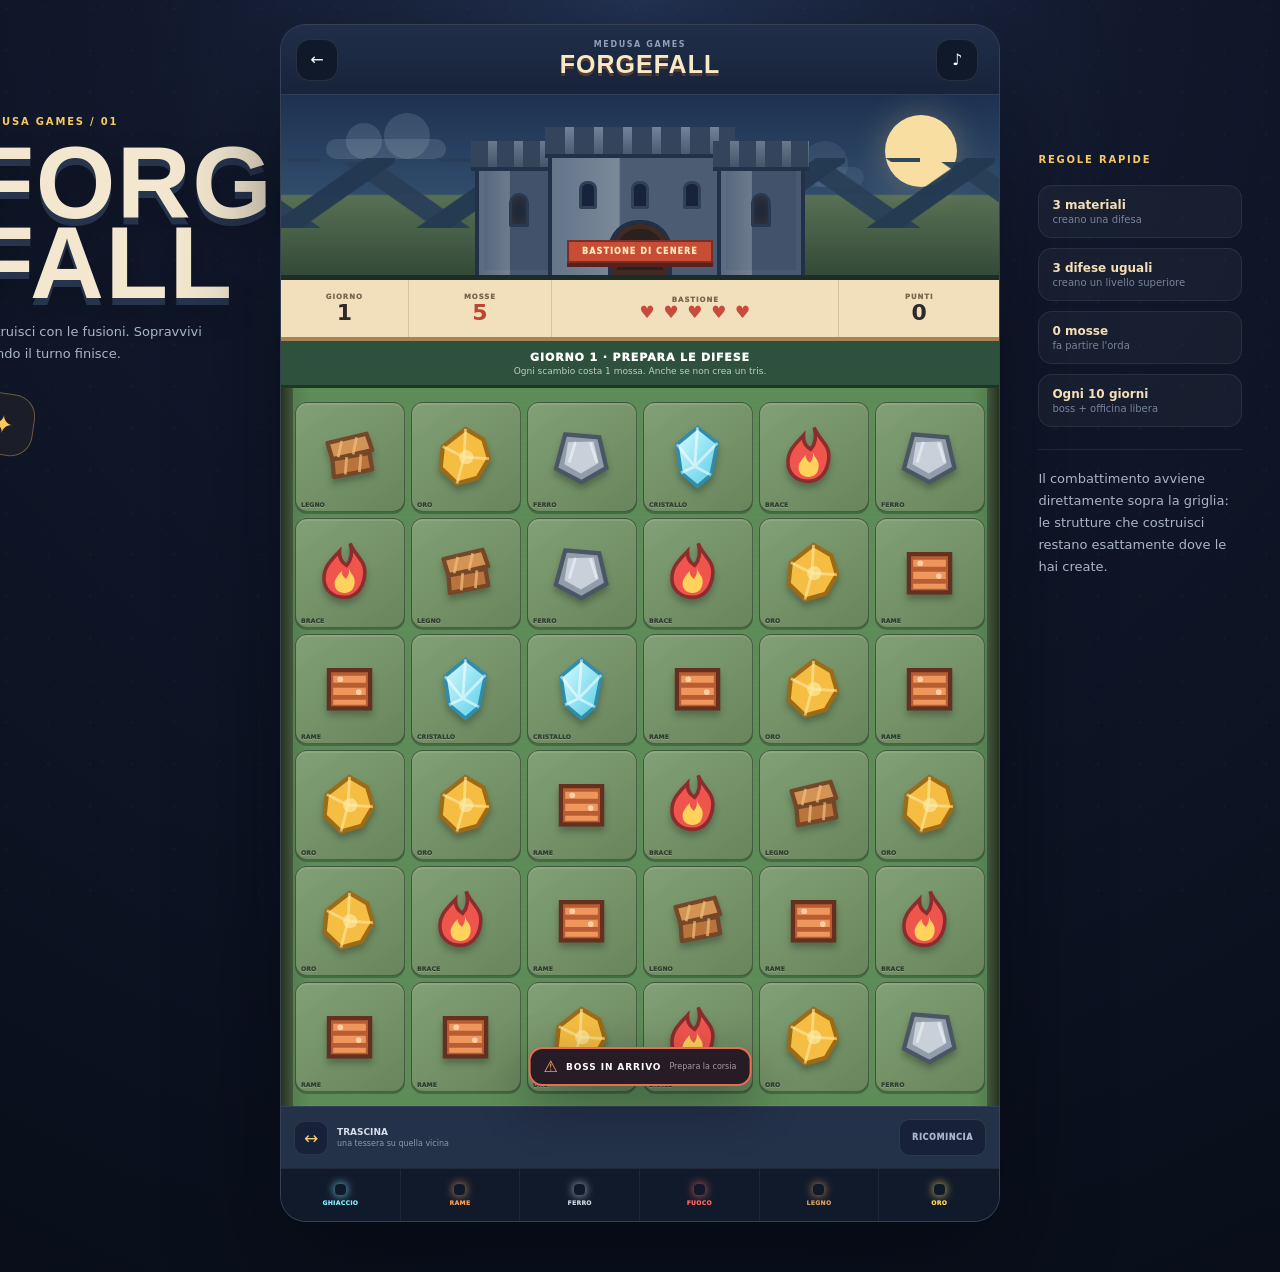
==== commit b800e70e: "Add files via upload" ====
--- a/index.html
+++ b/index.html
@@ -3,213 +3,112 @@
 <head>
   <meta charset="utf-8">
   <meta name="viewport" content="width=device-width, initial-scale=1, viewport-fit=cover">
-  <meta name="theme-color" content="#09090d">
-  <meta name="description" content="Medusa Games: mini giochi browser veloci, colorati e immediati. Gioca a Forgefall, costruisci difese in 5 mosse e sopravvivi all'orda.">
-  <title>Medusa Games — Play the chaos</title>
-  <link rel="icon" type="image/svg+xml" href="medusa-logo.svg">
-  <link rel="stylesheet" href="style.css">
-  <script defer src="games.js"></script>
-  <script defer src="app.js"></script>
-  <script defer src="forgefall.js"></script>
+  <meta name="theme-color" content="#172136">
+  <meta name="description" content="Forgefall: puzzle match-3 e tower defense di Medusa Games.">
+  <title>Forgefall — Medusa Games</title>
+  <link rel="stylesheet" href="game.css">
+  <script defer src="game.js"></script>
 </head>
 <body>
-  <a class="skip-link" href="#games">Vai ai giochi</a>
+  <main class="page-shell">
+    <aside class="desktop-note left-note" aria-hidden="true">
+      <span class="note-kicker">MEDUSA GAMES / 01</span>
+      <h1>FORGE<br>FALL</h1>
+      <p>Costruisci con le fusioni. Sopravvivi quando il turno finisce.</p>
+      <div class="sigil">✦</div>
+    </aside>
 
-  <div class="ambient-bg" aria-hidden="true">
-    <span class="blob blob-a"></span>
-    <span class="blob blob-b"></span>
-    <span class="blob blob-c"></span>
-    <span class="noise"></span>
-    <span class="grid-glow"></span>
-  </div>
+    <section class="game" aria-label="Forgefall">
+      <header class="topbar">
+        <a class="back-home" href="../../index.html" aria-label="Torna a Medusa Games">←</a>
+        <div class="game-title">
+          <small>MEDUSA GAMES</small>
+          <strong>FORGEFALL</strong>
+        </div>
+        <button id="sound-btn" class="icon-btn" type="button" aria-pressed="false" aria-label="Attiva audio">♪</button>
+      </header>
 
-  <header class="site-header">
-    <a href="#top" class="brand" aria-label="Medusa Games, torna all'inizio">
-      <span class="brand-mark" aria-hidden="true">
-        <svg viewBox="0 0 92 92" role="img">
-          <defs>
-            <linearGradient id="g" x1="0" y1="0" x2="1" y2="1">
-              <stop offset="0" stop-color="#ff5a1f"/>
-              <stop offset="1" stop-color="#ff9b3d"/>
-            </linearGradient>
-          </defs>
-          <path d="M46 10c18 0 31 12 31 29 0 12-6 21-15 26-3 2-3 6 0 8 6 4 4 9-1 9-7 0-10-8-15-8s-8 8-15 8c-5 0-7-5-1-9 3-2 3-6 0-8-9-5-15-14-15-26 0-17 13-29 31-29Z" fill="url(#g)"/>
-          <path d="M28 38c5-10 31-10 36 0" fill="none" stroke="#160f12" stroke-width="5" stroke-linecap="round"/>
-          <circle cx="35" cy="46" r="4" fill="#160f12"/>
-          <circle cx="57" cy="46" r="4" fill="#160f12"/>
-          <path d="M34 58c7 6 17 6 24 0" fill="none" stroke="#160f12" stroke-width="4" stroke-linecap="round"/>
-          <path d="M23 29c-9 2-12 8-9 15M69 29c9 2 12 8 9 15M29 21c-8-6-14-4-16 2M63 21c8-6 14-4 16 2" fill="none" stroke="#ff7a2e" stroke-width="5" stroke-linecap="round"/>
-        </svg>
-      </span>
-      <span class="brand-copy"><strong>MEDUSA</strong><em>GAMES</em></span>
-    </a>
+      <section class="fortress" aria-label="Bastione">
+        <div class="moon"></div>
+        <div class="cloud cloud-a"></div>
+        <div class="cloud cloud-b"></div>
+        <div class="mountains"></div>
+        <div class="castle" aria-hidden="true">
+          <div class="tower left"><span></span></div>
+          <div class="keep"><i></i><b></b><em></em></div>
+          <div class="tower right"><span></span></div>
+          <div class="gate"></div>
+        </div>
+        <div class="banner">BASTIONE DI CENERE</div>
+      </section>
 
-    <nav aria-label="Navigazione principale">
-      <a href="#games">Giochi</a>
-      <a href="#how">Come funziona</a>
-      <a href="#arsenal">Arsenale</a>
-    </nav>
+      <section class="hud" aria-label="Stato partita">
+        <div class="hud-box"><span>GIORNO</span><strong id="hud-day">1</strong></div>
+        <div class="hud-box moves"><span>MOSSE</span><strong id="hud-moves">5</strong></div>
+        <div class="hud-box wide"><span>BASTIONE</span><strong id="hud-hearts" aria-label="5 vite">♥ ♥ ♥ ♥ ♥</strong></div>
+        <div class="hud-box"><span>PUNTI</span><strong id="hud-score">0</strong></div>
+      </section>
 
-    <button class="sound-toggle" type="button" aria-pressed="false" aria-label="Attiva audio">
-      <span class="sound-dot"></span><span>AUDIO OFF</span>
-    </button>
-  </header>
-
-  <main id="top">
-    <section class="hero section-pad">
-      <div class="hero-copy reveal">
-        <div class="pill"><span></span> MINI GAMES · ZERO DOWNLOAD</div>
-        <h1>Partite veloci.<br><span>Caos infinito.</span></h1>
-        <p class="hero-lead">Medusa Games è un piccolo arcade nel browser: giochi immediati, facili da capire e difficili da mollare.</p>
-        <div class="hero-actions">
-          <button class="primary-cta" data-open-game="forgefall">Gioca a Forgefall <span>↗</span></button>
-          <a class="ghost-cta" href="#games">Scopri i giochi <span>↓</span></a>
-        </div>
-        <div class="hero-stats" aria-label="Caratteristiche">
-          <div><strong>6×6</strong><span>griglia tattica</span></div>
-          <div><strong>5</strong><span>mosse per prepararti</span></div>
-          <div><strong>∞</strong><span>orde da superare</span></div>
-        </div>
+      <div id="phase-ribbon" class="phase-ribbon build">
+        <span id="phase-title">PREPARA LE DIFESE</span>
+        <small id="phase-copy">Ogni scambio costa 1 mossa. Anche se non crea un tris.</small>
       </div>
 
-      <div class="hero-art reveal" aria-hidden="true">
-        <div class="mascot-orbit orbit-one">✦</div>
-        <div class="mascot-orbit orbit-two">⚔</div>
-        <div class="mascot-orbit orbit-three">♦</div>
-        <div class="medusa-card">
-          <div class="spark spark-a"></div>
-          <div class="spark spark-b"></div>
-          <div class="medusa-face">
-            <span class="snake s1"></span><span class="snake s2"></span><span class="snake s3"></span>
-            <span class="snake s4"></span><span class="snake s5"></span><span class="snake s6"></span>
-            <div class="head">
-              <span class="eye e1"></span><span class="eye e2"></span>
-              <span class="smirk"></span>
-            </div>
-            <span class="tentacle t1"></span><span class="tentacle t2"></span><span class="tentacle t3"></span>
-          </div>
-          <div class="card-label"><span>MEDUSA ARCADE</span><b>PLAY THE CHAOS</b></div>
+      <section class="battlefield" id="battlefield">
+        <div id="boss-warning" class="boss-warning" hidden>
+          <span>⚠</span><b>BOSS IN ARRIVO</b><small id="boss-lane-copy">Prepara la corsia</small>
         </div>
-        <div class="float-card fc-a"><small>WAVE</small><strong>10</strong><span>OFFICINA!</span></div>
-        <div class="float-card fc-b"><small>COMBO</small><strong>x3</strong><span>UPGRADE</span></div>
-      </div>
+        <div id="board" class="board" aria-label="Griglia 6 per 6"></div>
+        <canvas id="battle-layer" aria-hidden="true"></canvas>
+        <div id="wave-banner" class="wave-banner" hidden><span>ORDA</span><strong id="wave-number">1</strong></div>
+        <div id="toast" class="toast" role="status" aria-live="polite"></div>
+      </section>
+
+      <section class="controls-strip">
+        <div class="hint"><span class="drag-icon">↔</span><p><strong>TRASCINA</strong><br>una tessera su quella vicina</p></div>
+        <button id="end-workshop" class="action-btn" type="button" hidden>TERMINA OFFICINA</button>
+        <button id="restart-btn" class="ghost-btn" type="button">RICOMINCIA</button>
+      </section>
+
+      <section class="legend" aria-label="Materiali">
+        <button class="legend-chip ice" type="button" data-help="ice"><i></i><span>GHIACCIO</span></button>
+        <button class="legend-chip copper" type="button" data-help="copper"><i></i><span>RAME</span></button>
+        <button class="legend-chip iron" type="button" data-help="iron"><i></i><span>FERRO</span></button>
+        <button class="legend-chip fire" type="button" data-help="fire"><i></i><span>FUOCO</span></button>
+        <button class="legend-chip wood" type="button" data-help="wood"><i></i><span>LEGNO</span></button>
+        <button class="legend-chip gold" type="button" data-help="gold"><i></i><span>ORO</span></button>
+      </section>
+
+      <dialog id="help-dialog" class="help-dialog">
+        <button id="help-close" class="help-close" aria-label="Chiudi">×</button>
+        <div id="help-icon" class="help-big-icon"></div>
+        <small id="help-type">MATERIALE</small>
+        <h2 id="help-title"></h2>
+        <p id="help-copy"></p>
+      </dialog>
+
+      <dialog id="gameover-dialog" class="gameover-dialog">
+        <div class="gameover-medal">☄</div>
+        <small>IL BASTIONE È CADUTO</small>
+        <h2>GIORNO <span id="final-day">1</span></h2>
+        <p>Hai totalizzato <strong id="final-score">0</strong> punti.</p>
+        <div class="dialog-actions">
+          <button id="again-btn" class="action-btn" type="button">RIPROVA</button>
+          <a href="../../index.html" class="ghost-btn">HOME</a>
+        </div>
+      </dialog>
     </section>
 
-    <section class="ticker" aria-hidden="true">
-      <div class="ticker-track">
-        <span>PLAY · BUILD · SURVIVE · COMBINE · UPGRADE · REPEAT ·</span>
-        <span>PLAY · BUILD · SURVIVE · COMBINE · UPGRADE · REPEAT ·</span>
-      </div>
-    </section>
-
-    <section id="games" class="games-section section-pad">
-      <div class="section-head reveal">
-        <div>
-          <p class="kicker">01 / GAME HUB</p>
-          <h2>Un portale.<br><em>Tanti giochi.</em></h2>
-        </div>
-        <p>Forgefall è il primo. Gli altri slot sono già pronti per trasformare Medusa Games in un vero piccolo portale arcade.</p>
-      </div>
-      <div id="game-grid" class="game-grid"></div>
-    </section>
-
-    <section id="how" class="how-section section-pad">
-      <div class="section-head narrow reveal">
-        <div>
-          <p class="kicker">02 / FORGEFALL</p>
-          <h2>Hai cinque mosse.<br><em>Poi arriva l'orda.</em></h2>
-        </div>
-      </div>
-      <div class="steps-grid">
-        <article class="step-card reveal"><span class="step-num">01</span><div class="step-icon">✣</div><h3>Combina</h3><p>Scambia due caselle adiacenti e allinea almeno tre materiali uguali.</p></article>
-        <article class="step-card reveal"><span class="step-num">02</span><div class="step-icon">⌂</div><h3>Costruisci</h3><p>Ogni tris crea una struttura. Tre strutture uguali diventano una struttura potenziata.</p></article>
-        <article class="step-card reveal"><span class="step-num">03</span><div class="step-icon">☄</div><h3>Sopravvivi</h3><p>Finite le mosse, i mostri avanzano. Le tue strutture combattono automaticamente.</p></article>
-        <article class="step-card reveal"><span class="step-num">10</span><div class="step-icon">∞</div><h3>Officina</h3><p>Ogni 10 livelli puoi riordinare la griglia senza limite di mosse e senza nuovi spawn.</p></article>
-      </div>
-    </section>
-
-    <section id="arsenal" class="arsenal-section section-pad">
-      <div class="section-head reveal">
-        <div>
-          <p class="kicker">03 / MATERIALI</p>
-          <h2>Sei simboli.<br><em>Sei modi di difenderti.</em></h2>
-        </div>
-        <p>Ogni materiale ha un ruolo diverso: attacco, controllo, bonus mosse o potenziamento delle difese.</p>
-      </div>
-      <div class="arsenal-grid">
-        <article class="material-card ice reveal"><span class="material-icon">❄</span><small>GHIACCIO</small><h3>Muro glaciale</h3><p>Rallenta i mostri nella corsia.</p></article>
-        <article class="material-card copper reveal"><span class="material-icon">⌁</span><small>RAME</small><h3>Torre arcieri</h3><p>Colpisce la corsia e quelle adiacenti.</p></article>
-        <article class="material-card iron reveal"><span class="material-icon">⬢</span><small>FERRO</small><h3>Cannone</h3><p>Spara in orizzontale con danno ad area.</p></article>
-        <article class="material-card fire reveal"><span class="material-icon">◆</span><small>FUOCO</small><h3>Balestra</h3><p>Attacca verticalmente nella propria colonna.</p></article>
-        <article class="material-card wood reveal"><span class="material-icon">▤</span><small>LEGNO</small><h3>Cassa</h3><p>Quando nasce regala 2, 3 o 4 mosse extra.</p></article>
-        <article class="material-card gold reveal"><span class="material-icon">✦</span><small>ORO</small><h3>Totem</h3><p>Potenzia il danno delle strutture vicine.</p></article>
-      </div>
-    </section>
-
-    <section class="final-cta section-pad reveal">
-      <div class="final-card">
-        <div><p class="kicker">READY?</p><h2>Fai la tua prima<br><em>difesa.</em></h2></div>
-        <button class="primary-cta giant" data-open-game="forgefall">Avvia Forgefall <span>↗</span></button>
-      </div>
-    </section>
+    <aside class="desktop-note right-note">
+      <span class="note-kicker">REGOLE RAPIDE</span>
+      <ol>
+        <li><b>3 materiali</b><span>creano una difesa</span></li>
+        <li><b>3 difese uguali</b><span>creano un livello superiore</span></li>
+        <li><b>0 mosse</b><span>fa partire l'orda</span></li>
+        <li><b>Ogni 10 giorni</b><span>boss + officina libera</span></li>
+      </ol>
+      <p class="tiny-copy">Il combattimento avviene direttamente sopra la griglia: le strutture che costruisci restano esattamente dove le hai create.</p>
+    </aside>
   </main>
-
-  <footer class="site-footer">
-    <a href="#top" class="footer-brand">MEDUSA GAMES</a>
-    <span>Browser arcade · concept 2026</span>
-    <a href="#top">Torna su ↑</a>
-  </footer>
-
-  <dialog id="game-dialog" class="game-dialog" aria-labelledby="game-title">
-    <div class="game-shell">
-      <header class="game-topbar">
-        <div class="game-branding">
-          <span class="mini-medusa">M</span>
-          <div><small>MEDUSA GAMES / PROTOTIPO 01</small><h2 id="game-title">FORGEFALL <span>5 mosse prima dell'orda</span></h2></div>
-        </div>
-        <div class="game-top-actions">
-          <button id="restart-game" class="mini-button" type="button">Ricomincia</button>
-          <button id="close-game" class="close-button" type="button" aria-label="Chiudi gioco">✕</button>
-        </div>
-      </header>
-
-      <div class="game-hud">
-        <div><span>LIVELLO</span><strong id="hud-level">1</strong></div>
-        <div><span>MOSSE</span><strong id="hud-moves">5</strong></div>
-        <div><span>BASE</span><strong id="hud-base">♥ ♥ ♥ ♥ ♥</strong></div>
-        <div><span>PUNTI</span><strong id="hud-score">0000</strong></div>
-        <div><span>RECORD</span><strong id="hud-best">1</strong></div>
-      </div>
-
-      <div class="game-layout">
-        <section class="board-panel">
-          <div class="panel-title"><div><small>FASE COSTRUZIONE</small><strong id="phase-label">CREA LE DIFESE</strong></div><span id="combo-label">Allinea 3 simboli</span></div>
-          <div id="board" class="board" aria-label="Griglia di gioco 6 per 6"></div>
-          <div class="board-actions">
-            <span id="selection-help">Seleziona due caselle adiacenti per scambiarle.</span>
-            <button id="finish-workshop" class="workshop-button" type="button" hidden>Termina officina →</button>
-          </div>
-        </section>
-
-        <section class="battle-panel">
-          <div class="panel-title"><div><small>CAMPO DI BATTAGLIA</small><strong id="wave-label">ORDA IN ATTESA</strong></div><span id="enemy-count">0 nemici</span></div>
-          <div class="battle-wrap">
-            <canvas id="battle-canvas" width="900" height="480" aria-label="Campo di battaglia"></canvas>
-            <div id="battle-overlay" class="battle-overlay">
-              <span class="overlay-icon">☄</span>
-              <strong id="overlay-title">PREPARA LA GRIGLIA</strong>
-              <p id="overlay-copy">Quando finiscono le mosse, l'orda parte automaticamente.</p>
-            </div>
-          </div>
-          <div class="legend-row">
-            <span><i class="lg ice"></i> rallenta</span><span><i class="lg copper"></i> arcieri</span><span><i class="lg iron"></i> cannone</span><span><i class="lg fire"></i> balestra</span><span><i class="lg gold"></i> boost</span>
-          </div>
-        </section>
-      </div>
-
-      <div class="game-tip"><strong>TIP:</strong> le fusioni a cascata non consumano mosse extra. Le casse di legno regalano immediatamente da 2 a 4 mosse.</div>
-      <div id="game-announcement" class="sr-only" aria-live="polite"></div>
-    </div>
-  </dialog>
 </body>
 </html>
--- a/game.css
+++ b/game.css
@@ -0,0 +1,22 @@
+:root{
+  color-scheme:dark;
+  --night:#111827;--night2:#17233b;--stone:#36465d;--stone2:#233149;
+  --paper:#f6e7c7;--ink:#1e2530;--gold:#ffc95b;--ember:#ff7448;--moss:#5f8f5d;
+  --ice:#84e9ff;--copper:#f49a56;--iron:#c8d0da;--fire:#ff665e;--wood:#d79a5d;--yellow:#ffd85b;
+  --line:rgba(255,255,255,.12);--shadow:0 18px 50px rgba(3,7,16,.38);
+  font-family:Inter,ui-rounded,"Trebuchet MS",system-ui,sans-serif;
+}
+*{box-sizing:border-box}html,body{margin:0;min-height:100%;background:#0b1020;color:#fff}button,a{font:inherit;color:inherit}button{border:0}a{text-decoration:none}button,a{-webkit-tap-highlight-color:transparent}button:focus-visible,a:focus-visible{outline:3px solid var(--gold);outline-offset:3px}
+body{min-height:100svh;background:radial-gradient(circle at 50% 0,#233354 0,#11182b 35%,#090e1a 100%);overflow-x:hidden}.page-shell{min-height:100svh;display:grid;grid-template-columns:minmax(180px,1fr) minmax(320px,720px) minmax(180px,1fr);gap:clamp(18px,3vw,54px);align-items:start;justify-content:center;padding:24px clamp(16px,3vw,50px) 50px;position:relative}.page-shell:before{content:"";position:fixed;inset:0;pointer-events:none;background-image:radial-gradient(circle at 15% 20%,rgba(255,255,255,.08) 0 1px,transparent 1.5px),radial-gradient(circle at 78% 12%,rgba(255,255,255,.06) 0 1px,transparent 1.5px);background-size:42px 42px,58px 58px;opacity:.35}
+.desktop-note{position:sticky;top:36px;align-self:start;max-width:270px;color:#aab5c8}.left-note{justify-self:end;padding-top:74px}.right-note{justify-self:start;padding-top:112px}.note-kicker{font-size:10px;font-weight:900;letter-spacing:.18em;color:#f7c962}.desktop-note h1{margin:14px 0 18px;font-family:Impact,"Arial Black",sans-serif;font-size:clamp(58px,8vw,108px);line-height:.78;letter-spacing:.015em;color:#f3e7cf;text-shadow:0 7px 0 #26344d,0 14px 30px rgba(0,0,0,.32)}.desktop-note p{font-size:13px;line-height:1.7;margin:0}.sigil{width:62px;height:62px;border:1px solid rgba(255,201,91,.35);border-radius:22px;display:grid;place-items:center;margin-top:28px;color:var(--gold);font-size:25px;transform:rotate(8deg);background:rgba(255,201,91,.05)}.right-note ol{padding:0;margin:18px 0 22px;list-style:none;display:grid;gap:10px}.right-note li{border:1px solid rgba(255,255,255,.08);background:rgba(255,255,255,.035);border-radius:14px;padding:12px 13px;display:flex;flex-direction:column;gap:2px}.right-note b{font-size:12px;color:#f5dfb6}.right-note li span{font-size:10px;color:#77849a}.tiny-copy{border-top:1px solid rgba(255,255,255,.08);padding-top:18px}
+.game{width:100%;max-width:720px;background:#182238;border:1px solid rgba(255,255,255,.14);border-radius:26px;box-shadow:0 40px 100px rgba(2,5,12,.55);overflow:hidden;position:relative}.topbar{height:70px;display:grid;grid-template-columns:48px 1fr 48px;align-items:center;padding:0 15px;background:linear-gradient(#202e49,#17233a);border-bottom:1px solid rgba(255,255,255,.08)}.back-home,.icon-btn{width:42px;height:42px;border-radius:14px;background:#10192a;border:1px solid rgba(255,255,255,.1);display:grid;place-items:center;cursor:pointer}.game-title{text-align:center;display:flex;flex-direction:column;gap:1px}.game-title small{font-size:8px;letter-spacing:.2em;color:#91a0b8;font-weight:900}.game-title strong{font-family:Impact,"Arial Black",sans-serif;font-size:25px;letter-spacing:.04em;color:#f8e9c6;text-shadow:0 3px 0 #553d33}.icon-btn[aria-pressed=true]{color:var(--gold);border-color:rgba(255,201,91,.35)}
+.fortress{height:185px;position:relative;overflow:hidden;background:linear-gradient(#1d3150 0,#314d6c 55%,#587054 56%,#344a39 100%);border-bottom:5px solid #1d2d26}.moon{position:absolute;width:72px;height:72px;border-radius:50%;right:42px;top:20px;background:#f8dea1;box-shadow:0 0 35px rgba(255,224,157,.28)}.cloud{position:absolute;height:20px;border-radius:30px;background:rgba(224,236,246,.13);filter:blur(.3px)}.cloud:before,.cloud:after{content:"";position:absolute;border-radius:50%;background:inherit}.cloud:before{width:36px;height:36px;left:20px;bottom:0}.cloud:after{width:46px;height:46px;right:16px;bottom:0}.cloud-a{width:120px;left:45px;top:44px}.cloud-b{width:145px;right:135px;top:72px;opacity:.55}.mountains{position:absolute;left:-5%;right:-5%;bottom:47px;height:70px;background:linear-gradient(145deg,transparent 48%,#233952 49% 62%,transparent 63%) 0 0/150px 100%,linear-gradient(35deg,transparent 48%,#293f58 49% 62%,transparent 63%) 75px 4px/150px 100%;opacity:.95}.castle{position:absolute;left:50%;bottom:0;width:360px;height:148px;transform:translateX(-50%)}.tower{position:absolute;bottom:0;width:88px;height:116px;background:linear-gradient(90deg,#53647b,#6d7c8c 38%,#42526a 39% 100%);border:4px solid #223149;border-bottom:0;box-shadow:inset 0 0 0 5px rgba(255,255,255,.04)}.tower.left{left:15px}.tower.right{right:15px}.tower:before{content:"";position:absolute;left:-8px;right:-8px;top:-22px;height:26px;background:repeating-linear-gradient(90deg,#34445b 0 17px,transparent 17px 26px),linear-gradient(#6a7a8d,#44556b);border-bottom:4px solid #223149}.tower span{position:absolute;left:50%;top:30px;width:20px;height:34px;transform:translateX(-50%);background:#152138;border:3px solid #2a394f;border-radius:10px 10px 2px 2px;box-shadow:inset 0 0 14px rgba(255,201,91,.15)}.keep{position:absolute;left:50%;bottom:0;width:184px;height:128px;transform:translateX(-50%);background:linear-gradient(90deg,#64758a,#7b8998 38%,#4c5d73 39% 100%);border:4px solid #223149;border-bottom:0}.keep:before{content:"";position:absolute;left:-7px;right:-7px;top:-24px;height:27px;background:repeating-linear-gradient(90deg,#34445b 0 20px,transparent 20px 29px),linear-gradient(#728397,#4b5c72);border-bottom:4px solid #223149}.keep i,.keep b,.keep em{position:absolute;top:30px;width:18px;height:28px;background:#17233a;border:3px solid #314057;border-radius:8px 8px 2px 2px}.keep i{left:27px}.keep b{left:79px}.keep em{right:27px}.gate{position:absolute;left:50%;bottom:0;width:64px;height:55px;transform:translateX(-50%);background:#2b201d;border:4px solid #223149;border-bottom:0;border-radius:30px 30px 0 0;box-shadow:inset 0 0 0 5px #3f2b22}.banner{position:absolute;left:50%;bottom:12px;transform:translateX(-50%);background:#c74d34;color:#ffe6bd;border:2px solid #7a2e28;box-shadow:0 4px 0 #57201d;padding:5px 13px;font-size:8px;font-weight:1000;letter-spacing:.14em;white-space:nowrap}
+.hud{display:grid;grid-template-columns:.8fr .9fr 1.8fr 1fr;background:#f2dfbb;color:#2b2b2b;border-bottom:4px solid #aa8254}.hud-box{min-height:57px;padding:8px 10px;display:flex;flex-direction:column;align-items:center;justify-content:center;border-right:1px solid rgba(53,42,29,.15)}.hud-box:last-child{border-right:0}.hud-box span{font-size:7px;font-weight:1000;letter-spacing:.13em;color:#7b674e}.hud-box strong{font-size:22px;line-height:1.05}.hud-box.moves strong{color:#be442f}.hud-box.wide strong{font-size:17px;color:#c84b3d;letter-spacing:.08em;white-space:nowrap}.phase-ribbon{text-align:center;padding:10px 16px 9px;background:#2d513c;border-bottom:3px solid #1b3827;display:flex;flex-direction:column;gap:2px}.phase-ribbon.wave{background:#773a35;border-color:#4d2523}.phase-ribbon.workshop{background:#584579;border-color:#35294b}.phase-ribbon strong,.phase-ribbon span{font-size:11px;font-weight:1000;letter-spacing:.08em}.phase-ribbon small{font-size:9px;color:rgba(255,255,255,.7)}
+.battlefield{position:relative;background:linear-gradient(90deg,rgba(17,34,22,.22),transparent 4% 96%,rgba(17,34,22,.22)),repeating-linear-gradient(0deg,rgba(255,255,255,.02) 0 1px,transparent 1px 14px),#5e8c58;padding:14px;isolation:isolate}.battlefield:before,.battlefield:after{content:"";position:absolute;top:0;bottom:0;width:12px;background:linear-gradient(90deg,#253421,#43583b);z-index:0}.battlefield:before{left:0}.battlefield:after{right:0;transform:scaleX(-1)}.board{position:relative;z-index:2;display:grid;grid-template-columns:repeat(6,1fr);gap:6px;aspect-ratio:1;width:100%;touch-action:none}.tile{position:relative;display:grid;place-items:center;min-width:0;border-radius:12px;background:linear-gradient(145deg,rgba(255,255,255,.09),rgba(0,0,0,.12)),#769768;border:1px solid rgba(20,37,25,.5);box-shadow:inset 0 2px 0 rgba(255,255,255,.1),0 2px 0 rgba(24,43,27,.34);cursor:grab;overflow:visible;transition:transform .12s,filter .12s}.tile:active{cursor:grabbing}.tile:hover{filter:brightness(1.08)}.tile.selected{outline:3px solid #ffe294;z-index:6;transform:scale(.94)}.tile.merge{animation:merge .34s ease}.tile.spawn{animation:spawn .28s ease}.tile.empty{background:rgba(35,55,39,.42);border-style:dashed}.tile-svg{width:74%;height:74%;filter:drop-shadow(0 5px 3px rgba(16,22,18,.3));pointer-events:none}.tile.structure .tile-svg{width:84%;height:84%}.level-badge{position:absolute;right:3px;top:3px;width:21px;height:21px;border-radius:50%;display:grid;place-items:center;background:#273148;color:#ffe3a2;border:2px solid #f0bc58;font-size:8px;font-weight:1000;box-shadow:0 2px 5px rgba(0,0,0,.25)}.tile-label{position:absolute;left:5px;bottom:3px;color:rgba(15,25,16,.72);font-size:6px;font-weight:1000;letter-spacing:.03em;text-shadow:0 1px rgba(255,255,255,.2)}
+#battle-layer{position:absolute;z-index:7;pointer-events:none;inset:14px;width:calc(100% - 28px);height:calc(100% - 28px)}.wave-banner{position:absolute;z-index:10;left:50%;top:50%;transform:translate(-50%,-50%) rotate(-4deg);background:#c74a38;border:4px solid #642b27;box-shadow:0 7px 0 #47201e,0 20px 50px rgba(0,0,0,.36);border-radius:12px;padding:10px 24px;text-align:center;animation:banner .75s ease both}.wave-banner span{display:block;font-size:10px;letter-spacing:.22em;font-weight:1000}.wave-banner strong{font-family:Impact,"Arial Black",sans-serif;font-size:44px;line-height:.9}.boss-warning{position:absolute;z-index:9;left:50%;bottom:20px;transform:translateX(-50%);background:#271b25;border:2px solid #e36f4e;border-radius:14px;padding:8px 13px;display:flex;align-items:center;gap:8px;box-shadow:var(--shadow);white-space:nowrap}.boss-warning span{color:#ffb05f}.boss-warning b{font-size:9px;letter-spacing:.1em}.boss-warning small{font-size:8px;color:#aa98a9}.toast{position:absolute;z-index:20;left:50%;top:14px;transform:translate(-50%,-8px);background:#fff1cf;color:#35291c;border:2px solid #8c6b42;border-radius:12px;padding:8px 12px;box-shadow:0 5px 0 #715334;font-size:10px;font-weight:1000;opacity:0;pointer-events:none;transition:.2s;white-space:nowrap}.toast.show{opacity:1;transform:translate(-50%,0)}
+.controls-strip{min-height:62px;background:#233149;border-top:1px solid rgba(255,255,255,.08);display:flex;align-items:center;gap:10px;padding:10px 13px}.hint{display:flex;align-items:center;gap:9px;min-width:0;margin-right:auto}.drag-icon{width:34px;height:34px;border-radius:10px;display:grid;place-items:center;background:#172238;color:#f0ca79;border:1px solid rgba(255,255,255,.09);font-size:17px}.hint p{font-size:8px;line-height:1.35;margin:0;color:#8998b0}.hint strong{font-size:9px;color:#d8deea}.action-btn,.ghost-btn{height:37px;border-radius:10px;padding:0 12px;font-size:8px;font-weight:1000;letter-spacing:.08em;cursor:pointer}.action-btn{background:#f4bd53;color:#312317;box-shadow:0 3px 0 #9c7133}.ghost-btn{background:#172238;border:1px solid rgba(255,255,255,.1);color:#aab5c7}.legend{display:grid;grid-template-columns:repeat(6,1fr);gap:0;background:#111a2b;border-top:1px solid rgba(255,255,255,.07)}.legend-chip{min-width:0;height:52px;background:transparent;border-right:1px solid rgba(255,255,255,.06);display:flex;flex-direction:column;align-items:center;justify-content:center;gap:4px;cursor:pointer;color:#9faabd}.legend-chip:last-child{border-right:0}.legend-chip i{width:11px;height:11px;border-radius:4px;box-shadow:0 0 10px currentColor}.legend-chip span{font-size:6px;font-weight:1000;letter-spacing:.06em}.legend-chip.ice{color:var(--ice)}.legend-chip.copper{color:var(--copper)}.legend-chip.iron{color:var(--iron)}.legend-chip.fire{color:var(--fire)}.legend-chip.wood{color:var(--wood)}.legend-chip.gold{color:var(--yellow)}
+.help-dialog,.gameover-dialog{width:min(390px,calc(100% - 30px));border:0;border-radius:22px;background:#f4e6c8;color:#352b22;padding:25px;box-shadow:0 30px 90px rgba(0,0,0,.55);text-align:center}.help-dialog::backdrop,.gameover-dialog::backdrop{background:rgba(5,8,15,.68);backdrop-filter:blur(4px)}.help-close{position:absolute;right:12px;top:10px;width:34px;height:34px;border-radius:50%;background:#ddc9a4;color:#554432;cursor:pointer;font-size:22px}.help-big-icon{width:100px;height:100px;margin:4px auto 16px;display:grid;place-items:center}.help-big-icon svg{width:100%;height:100%;filter:drop-shadow(0 7px 2px rgba(0,0,0,.12))}.help-dialog small,.gameover-dialog small{font-size:8px;font-weight:1000;letter-spacing:.15em;color:#8a6d4d}.help-dialog h2,.gameover-dialog h2{font-family:Impact,"Arial Black",sans-serif;font-size:34px;margin:5px 0 10px;letter-spacing:.02em;color:#2d3545}.help-dialog p,.gameover-dialog p{font-size:12px;line-height:1.6;color:#715f4c}.gameover-medal{font-size:48px;color:#c44e35}.dialog-actions{display:flex;justify-content:center;gap:10px;margin-top:18px}.dialog-actions .ghost-btn{display:grid;place-items:center;color:#4b4d52;background:#dbc8a6;border-color:#c0aa85}
+@keyframes merge{50%{transform:scale(.72) rotate(-4deg);filter:brightness(1.7)}100%{transform:scale(1)}}@keyframes spawn{from{transform:translateY(-35%) scale(.65);opacity:.2}to{transform:none;opacity:1}}@keyframes banner{0%{opacity:0;transform:translate(-50%,-35%) scale(.5) rotate(-12deg)}55%{opacity:1;transform:translate(-50%,-50%) scale(1.08) rotate(-2deg)}100%{transform:translate(-50%,-50%) rotate(-4deg)}}
+@media(max-width:1050px){.page-shell{grid-template-columns:1fr;padding-top:16px}.desktop-note{display:none}.game{justify-self:center}}
+@media(max-width:600px){body{background:#10192a}.page-shell{display:block;padding:0}.game{max-width:none;border:0;border-radius:0;min-height:100svh}.topbar{height:62px}.fortress{height:155px}.castle{transform:translateX(-50%) scale(.86);transform-origin:bottom}.moon{width:58px;height:58px;right:25px}.battlefield{padding:9px}.board{gap:4px}.tile{border-radius:9px}.tile-label{display:none}#battle-layer{inset:9px;width:calc(100% - 18px);height:calc(100% - 18px)}.hud-box{min-height:52px;padding:7px 4px}.hud-box strong{font-size:19px}.hud-box.wide strong{font-size:13px}.controls-strip{min-height:58px}.hint p{display:none}.action-btn,.ghost-btn{padding:0 9px}.legend-chip{height:48px}.phase-ribbon small{font-size:8px}}
+@media(prefers-reduced-motion:reduce){*,*:before,*:after{animation-duration:.001ms!important;animation-iteration-count:1!important;scroll-behavior:auto!important}}
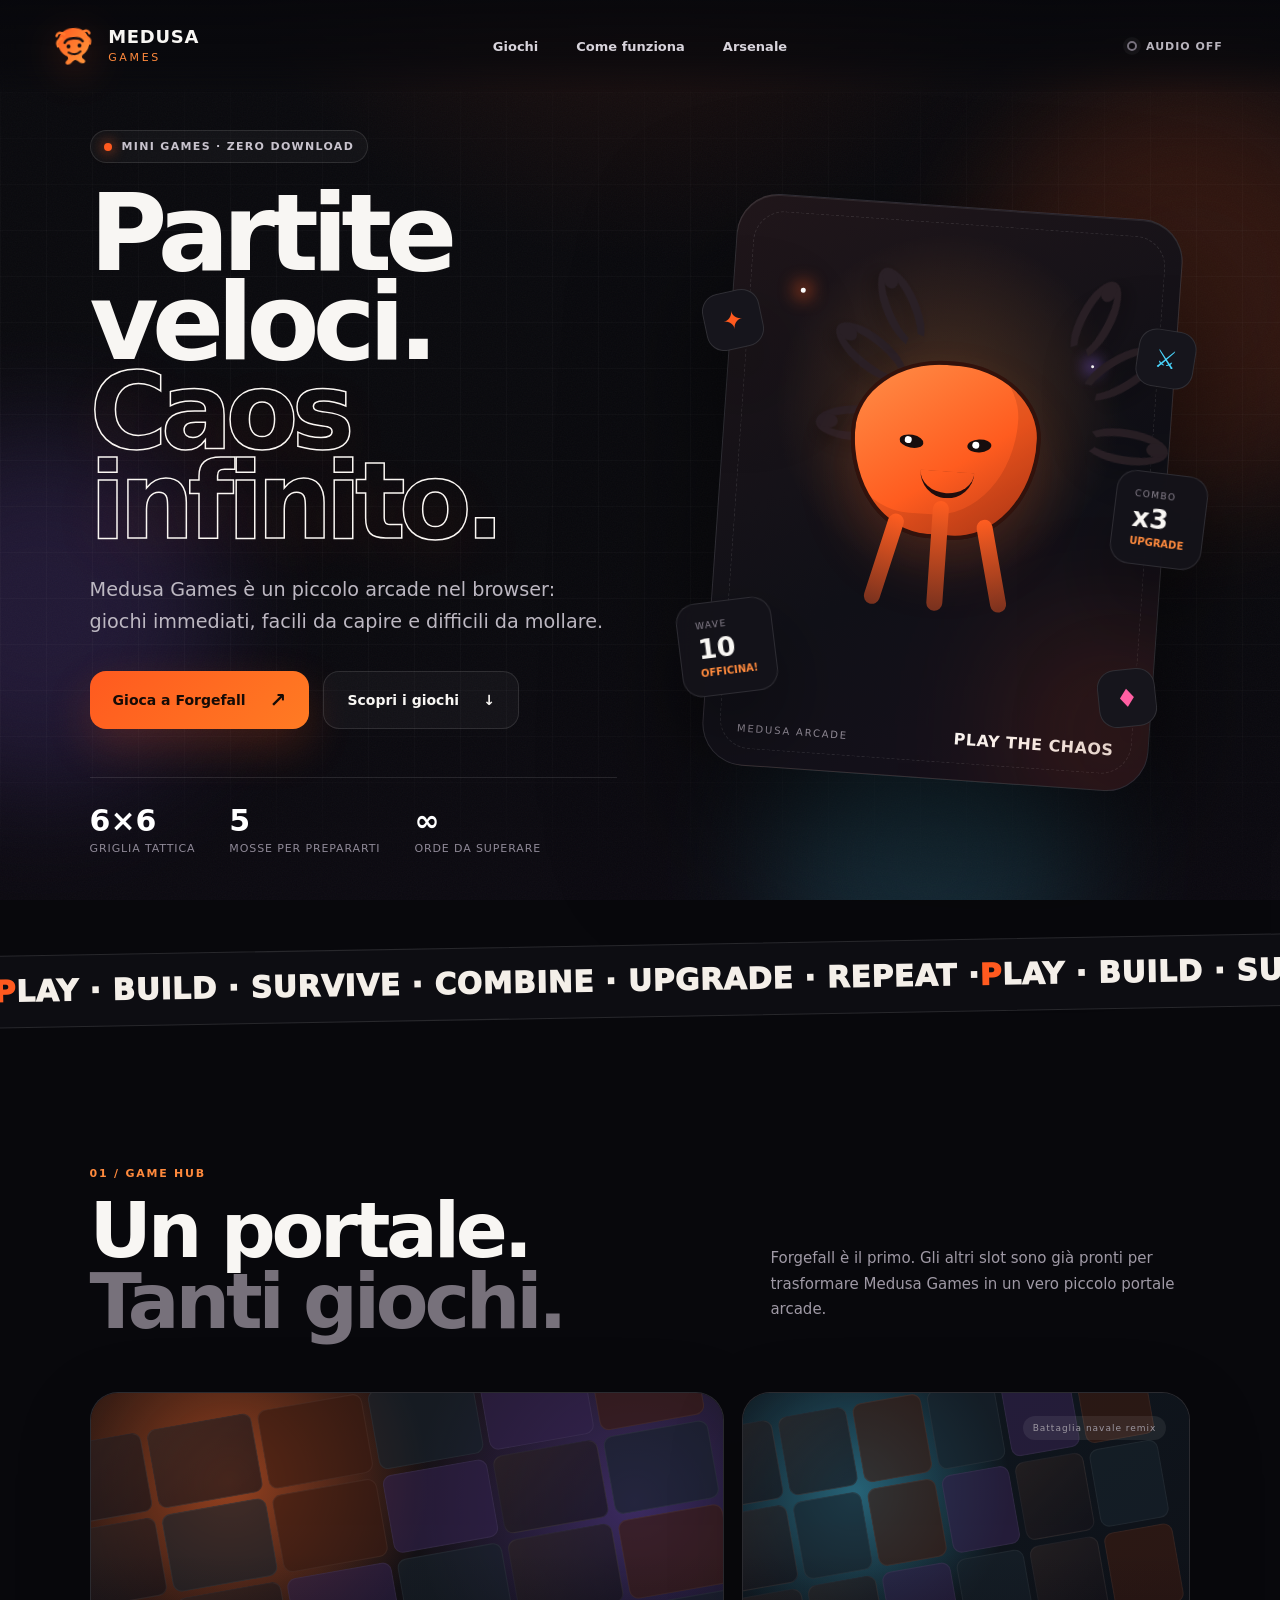
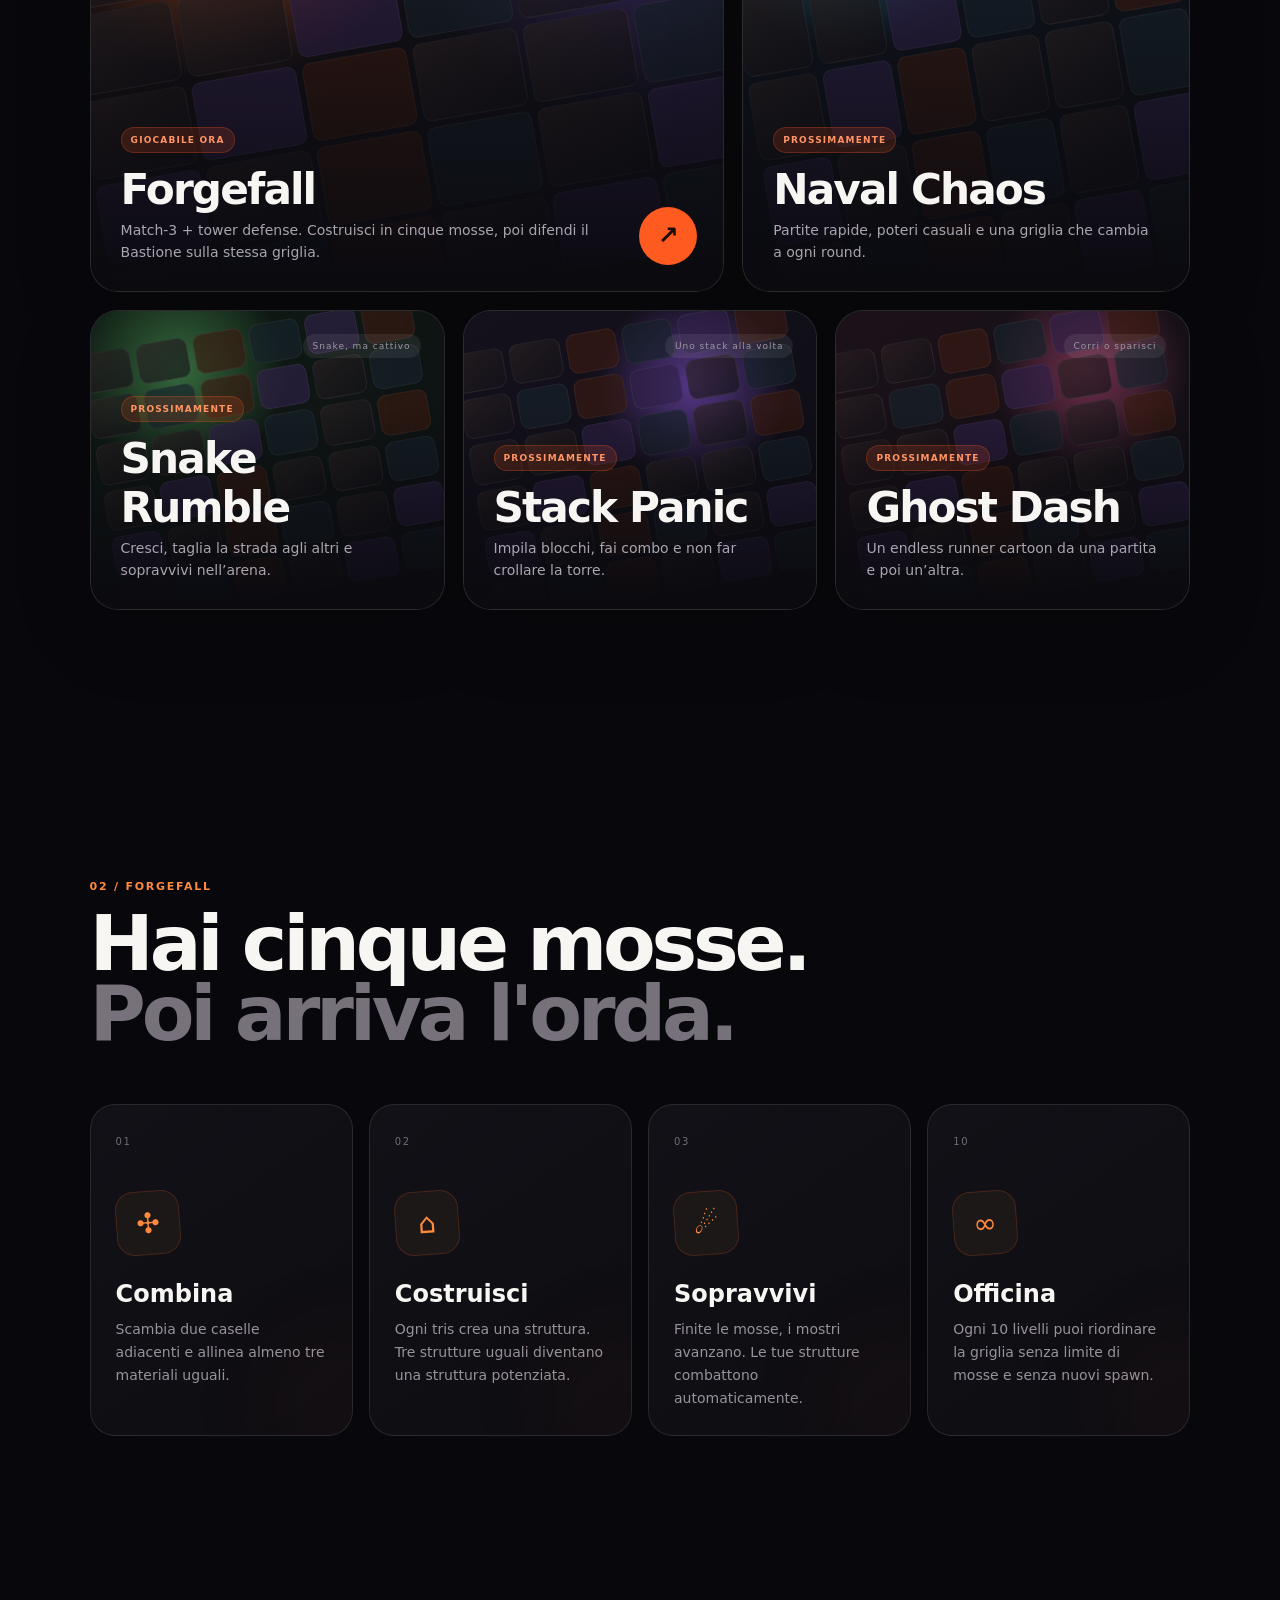
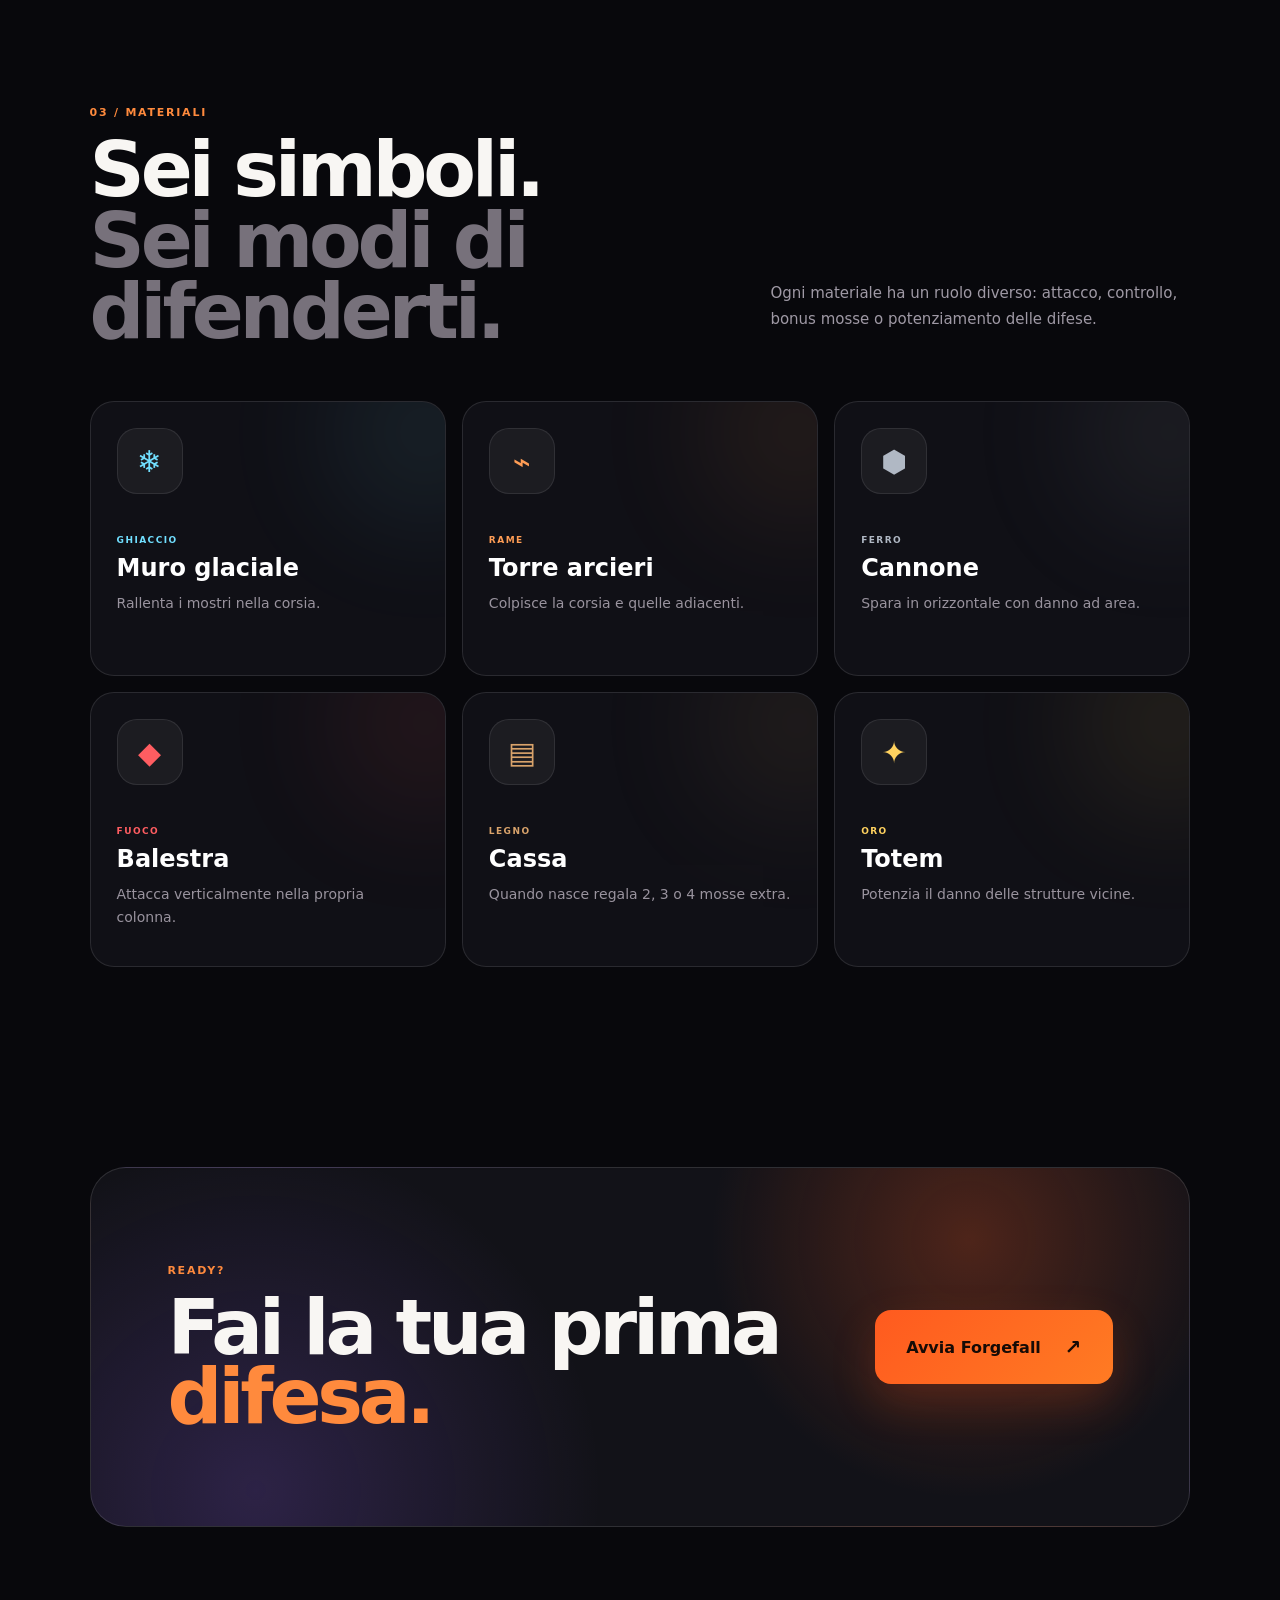
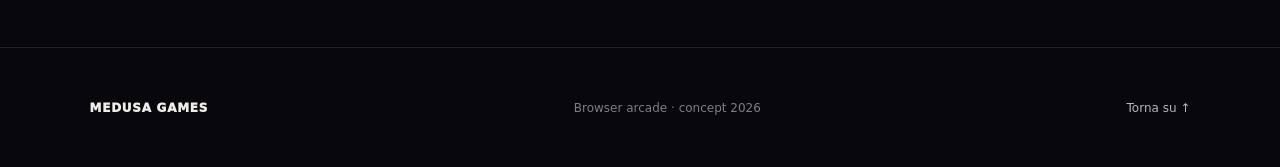
==== commit 7818d412: "Add files via upload" ====
--- a/index.html
+++ b/index.html
@@ -3,112 +3,213 @@
 <head>
   <meta charset="utf-8">
   <meta name="viewport" content="width=device-width, initial-scale=1, viewport-fit=cover">
-  <meta name="theme-color" content="#172136">
-  <meta name="description" content="Forgefall: puzzle match-3 e tower defense di Medusa Games.">
-  <title>Forgefall — Medusa Games</title>
-  <link rel="stylesheet" href="game.css">
-  <script defer src="game.js"></script>
+  <meta name="theme-color" content="#09090d">
+  <meta name="description" content="Medusa Games: mini giochi browser veloci, colorati e immediati. Gioca a Forgefall, costruisci difese in 5 mosse e sopravvivi all'orda.">
+  <title>Medusa Games — Play the chaos</title>
+  <link rel="icon" type="image/svg+xml" href="medusa-logo.svg">
+  <link rel="stylesheet" href="style.css">
+  <script defer src="games.js"></script>
+  <script defer src="app.js"></script>
+  <script defer src="forgefall.js"></script>
 </head>
 <body>
-  <main class="page-shell">
-    <aside class="desktop-note left-note" aria-hidden="true">
-      <span class="note-kicker">MEDUSA GAMES / 01</span>
-      <h1>FORGE<br>FALL</h1>
-      <p>Costruisci con le fusioni. Sopravvivi quando il turno finisce.</p>
-      <div class="sigil">✦</div>
-    </aside>
-
-    <section class="game" aria-label="Forgefall">
-      <header class="topbar">
-        <a class="back-home" href="../../index.html" aria-label="Torna a Medusa Games">←</a>
-        <div class="game-title">
-          <small>MEDUSA GAMES</small>
-          <strong>FORGEFALL</strong>
-        </div>
-        <button id="sound-btn" class="icon-btn" type="button" aria-pressed="false" aria-label="Attiva audio">♪</button>
+  <a class="skip-link" href="#games">Vai ai giochi</a>
+
+  <div class="ambient-bg" aria-hidden="true">
+    <span class="blob blob-a"></span>
+    <span class="blob blob-b"></span>
+    <span class="blob blob-c"></span>
+    <span class="noise"></span>
+    <span class="grid-glow"></span>
+  </div>
+
+  <header class="site-header">
+    <a href="#top" class="brand" aria-label="Medusa Games, torna all'inizio">
+      <span class="brand-mark" aria-hidden="true">
+        <svg viewBox="0 0 92 92" role="img">
+          <defs>
+            <linearGradient id="g" x1="0" y1="0" x2="1" y2="1">
+              <stop offset="0" stop-color="#ff5a1f"/>
+              <stop offset="1" stop-color="#ff9b3d"/>
+            </linearGradient>
+          </defs>
+          <path d="M46 10c18 0 31 12 31 29 0 12-6 21-15 26-3 2-3 6 0 8 6 4 4 9-1 9-7 0-10-8-15-8s-8 8-15 8c-5 0-7-5-1-9 3-2 3-6 0-8-9-5-15-14-15-26 0-17 13-29 31-29Z" fill="url(#g)"/>
+          <path d="M28 38c5-10 31-10 36 0" fill="none" stroke="#160f12" stroke-width="5" stroke-linecap="round"/>
+          <circle cx="35" cy="46" r="4" fill="#160f12"/>
+          <circle cx="57" cy="46" r="4" fill="#160f12"/>
+          <path d="M34 58c7 6 17 6 24 0" fill="none" stroke="#160f12" stroke-width="4" stroke-linecap="round"/>
+          <path d="M23 29c-9 2-12 8-9 15M69 29c9 2 12 8 9 15M29 21c-8-6-14-4-16 2M63 21c8-6 14-4 16 2" fill="none" stroke="#ff7a2e" stroke-width="5" stroke-linecap="round"/>
+        </svg>
+      </span>
+      <span class="brand-copy"><strong>MEDUSA</strong><em>GAMES</em></span>
+    </a>
+
+    <nav aria-label="Navigazione principale">
+      <a href="#games">Giochi</a>
+      <a href="#how">Come funziona</a>
+      <a href="#arsenal">Arsenale</a>
+    </nav>
+
+    <button class="sound-toggle" type="button" aria-pressed="false" aria-label="Attiva audio">
+      <span class="sound-dot"></span><span>AUDIO OFF</span>
+    </button>
+  </header>
+
+  <main id="top">
+    <section class="hero section-pad">
+      <div class="hero-copy reveal">
+        <div class="pill"><span></span> MINI GAMES · ZERO DOWNLOAD</div>
+        <h1>Partite veloci.<br><span>Caos infinito.</span></h1>
+        <p class="hero-lead">Medusa Games è un piccolo arcade nel browser: giochi immediati, facili da capire e difficili da mollare.</p>
+        <div class="hero-actions">
+          <button class="primary-cta" data-open-game="forgefall">Gioca a Forgefall <span>↗</span></button>
+          <a class="ghost-cta" href="#games">Scopri i giochi <span>↓</span></a>
+        </div>
+        <div class="hero-stats" aria-label="Caratteristiche">
+          <div><strong>6×6</strong><span>griglia tattica</span></div>
+          <div><strong>5</strong><span>mosse per prepararti</span></div>
+          <div><strong>∞</strong><span>orde da superare</span></div>
+        </div>
+      </div>
+
+      <div class="hero-art reveal" aria-hidden="true">
+        <div class="mascot-orbit orbit-one">✦</div>
+        <div class="mascot-orbit orbit-two">⚔</div>
+        <div class="mascot-orbit orbit-three">♦</div>
+        <div class="medusa-card">
+          <div class="spark spark-a"></div>
+          <div class="spark spark-b"></div>
+          <div class="medusa-face">
+            <span class="snake s1"></span><span class="snake s2"></span><span class="snake s3"></span>
+            <span class="snake s4"></span><span class="snake s5"></span><span class="snake s6"></span>
+            <div class="head">
+              <span class="eye e1"></span><span class="eye e2"></span>
+              <span class="smirk"></span>
+            </div>
+            <span class="tentacle t1"></span><span class="tentacle t2"></span><span class="tentacle t3"></span>
+          </div>
+          <div class="card-label"><span>MEDUSA ARCADE</span><b>PLAY THE CHAOS</b></div>
+        </div>
+        <div class="float-card fc-a"><small>WAVE</small><strong>10</strong><span>OFFICINA!</span></div>
+        <div class="float-card fc-b"><small>COMBO</small><strong>x3</strong><span>UPGRADE</span></div>
+      </div>
+    </section>
+
+    <section class="ticker" aria-hidden="true">
+      <div class="ticker-track">
+        <span>PLAY · BUILD · SURVIVE · COMBINE · UPGRADE · REPEAT ·</span>
+        <span>PLAY · BUILD · SURVIVE · COMBINE · UPGRADE · REPEAT ·</span>
+      </div>
+    </section>
+
+    <section id="games" class="games-section section-pad">
+      <div class="section-head reveal">
+        <div>
+          <p class="kicker">01 / GAME HUB</p>
+          <h2>Un portale.<br><em>Tanti giochi.</em></h2>
+        </div>
+        <p>Forgefall è il primo. Gli altri slot sono già pronti per trasformare Medusa Games in un vero piccolo portale arcade.</p>
+      </div>
+      <div id="game-grid" class="game-grid"></div>
+    </section>
+
+    <section id="how" class="how-section section-pad">
+      <div class="section-head narrow reveal">
+        <div>
+          <p class="kicker">02 / FORGEFALL</p>
+          <h2>Hai cinque mosse.<br><em>Poi arriva l'orda.</em></h2>
+        </div>
+      </div>
+      <div class="steps-grid">
+        <article class="step-card reveal"><span class="step-num">01</span><div class="step-icon">✣</div><h3>Combina</h3><p>Scambia due caselle adiacenti e allinea almeno tre materiali uguali.</p></article>
+        <article class="step-card reveal"><span class="step-num">02</span><div class="step-icon">⌂</div><h3>Costruisci</h3><p>Ogni tris crea una struttura. Tre strutture uguali diventano una struttura potenziata.</p></article>
+        <article class="step-card reveal"><span class="step-num">03</span><div class="step-icon">☄</div><h3>Sopravvivi</h3><p>Finite le mosse, i mostri avanzano. Le tue strutture combattono automaticamente.</p></article>
+        <article class="step-card reveal"><span class="step-num">10</span><div class="step-icon">∞</div><h3>Officina</h3><p>Ogni 10 livelli puoi riordinare la griglia senza limite di mosse e senza nuovi spawn.</p></article>
+      </div>
+    </section>
+
+    <section id="arsenal" class="arsenal-section section-pad">
+      <div class="section-head reveal">
+        <div>
+          <p class="kicker">03 / MATERIALI</p>
+          <h2>Sei simboli.<br><em>Sei modi di difenderti.</em></h2>
+        </div>
+        <p>Ogni materiale ha un ruolo diverso: attacco, controllo, bonus mosse o potenziamento delle difese.</p>
+      </div>
+      <div class="arsenal-grid">
+        <article class="material-card ice reveal"><span class="material-icon">❄</span><small>GHIACCIO</small><h3>Muro glaciale</h3><p>Rallenta i mostri nella corsia.</p></article>
+        <article class="material-card copper reveal"><span class="material-icon">⌁</span><small>RAME</small><h3>Torre arcieri</h3><p>Colpisce la corsia e quelle adiacenti.</p></article>
+        <article class="material-card iron reveal"><span class="material-icon">⬢</span><small>FERRO</small><h3>Cannone</h3><p>Spara in orizzontale con danno ad area.</p></article>
+        <article class="material-card fire reveal"><span class="material-icon">◆</span><small>FUOCO</small><h3>Balestra</h3><p>Attacca verticalmente nella propria colonna.</p></article>
+        <article class="material-card wood reveal"><span class="material-icon">▤</span><small>LEGNO</small><h3>Cassa</h3><p>Quando nasce regala 2, 3 o 4 mosse extra.</p></article>
+        <article class="material-card gold reveal"><span class="material-icon">✦</span><small>ORO</small><h3>Totem</h3><p>Potenzia il danno delle strutture vicine.</p></article>
+      </div>
+    </section>
+
+    <section class="final-cta section-pad reveal">
+      <div class="final-card">
+        <div><p class="kicker">READY?</p><h2>Fai la tua prima<br><em>difesa.</em></h2></div>
+        <button class="primary-cta giant" data-open-game="forgefall">Avvia Forgefall <span>↗</span></button>
+      </div>
+    </section>
+  </main>
+
+  <footer class="site-footer">
+    <a href="#top" class="footer-brand">MEDUSA GAMES</a>
+    <span>Browser arcade · concept 2026</span>
+    <a href="#top">Torna su ↑</a>
+  </footer>
+
+  <dialog id="game-dialog" class="game-dialog" aria-labelledby="game-title">
+    <div class="game-shell">
+      <header class="game-topbar">
+        <div class="game-branding">
+          <span class="mini-medusa">M</span>
+          <div><small>MEDUSA GAMES / PROTOTIPO 01</small><h2 id="game-title">FORGEFALL <span>5 mosse prima dell'orda</span></h2></div>
+        </div>
+        <div class="game-top-actions">
+          <button id="restart-game" class="mini-button" type="button">Ricomincia</button>
+          <button id="close-game" class="close-button" type="button" aria-label="Chiudi gioco">✕</button>
+        </div>
       </header>
 
-      <section class="fortress" aria-label="Bastione">
-        <div class="moon"></div>
-        <div class="cloud cloud-a"></div>
-        <div class="cloud cloud-b"></div>
-        <div class="mountains"></div>
-        <div class="castle" aria-hidden="true">
-          <div class="tower left"><span></span></div>
-          <div class="keep"><i></i><b></b><em></em></div>
-          <div class="tower right"><span></span></div>
-          <div class="gate"></div>
-        </div>
-        <div class="banner">BASTIONE DI CENERE</div>
-      </section>
-
-      <section class="hud" aria-label="Stato partita">
-        <div class="hud-box"><span>GIORNO</span><strong id="hud-day">1</strong></div>
-        <div class="hud-box moves"><span>MOSSE</span><strong id="hud-moves">5</strong></div>
-        <div class="hud-box wide"><span>BASTIONE</span><strong id="hud-hearts" aria-label="5 vite">♥ ♥ ♥ ♥ ♥</strong></div>
-        <div class="hud-box"><span>PUNTI</span><strong id="hud-score">0</strong></div>
-      </section>
-
-      <div id="phase-ribbon" class="phase-ribbon build">
-        <span id="phase-title">PREPARA LE DIFESE</span>
-        <small id="phase-copy">Ogni scambio costa 1 mossa. Anche se non crea un tris.</small>
-      </div>
-
-      <section class="battlefield" id="battlefield">
-        <div id="boss-warning" class="boss-warning" hidden>
-          <span>⚠</span><b>BOSS IN ARRIVO</b><small id="boss-lane-copy">Prepara la corsia</small>
-        </div>
-        <div id="board" class="board" aria-label="Griglia 6 per 6"></div>
-        <canvas id="battle-layer" aria-hidden="true"></canvas>
-        <div id="wave-banner" class="wave-banner" hidden><span>ORDA</span><strong id="wave-number">1</strong></div>
-        <div id="toast" class="toast" role="status" aria-live="polite"></div>
-      </section>
-
-      <section class="controls-strip">
-        <div class="hint"><span class="drag-icon">↔</span><p><strong>TRASCINA</strong><br>una tessera su quella vicina</p></div>
-        <button id="end-workshop" class="action-btn" type="button" hidden>TERMINA OFFICINA</button>
-        <button id="restart-btn" class="ghost-btn" type="button">RICOMINCIA</button>
-      </section>
-
-      <section class="legend" aria-label="Materiali">
-        <button class="legend-chip ice" type="button" data-help="ice"><i></i><span>GHIACCIO</span></button>
-        <button class="legend-chip copper" type="button" data-help="copper"><i></i><span>RAME</span></button>
-        <button class="legend-chip iron" type="button" data-help="iron"><i></i><span>FERRO</span></button>
-        <button class="legend-chip fire" type="button" data-help="fire"><i></i><span>FUOCO</span></button>
-        <button class="legend-chip wood" type="button" data-help="wood"><i></i><span>LEGNO</span></button>
-        <button class="legend-chip gold" type="button" data-help="gold"><i></i><span>ORO</span></button>
-      </section>
-
-      <dialog id="help-dialog" class="help-dialog">
-        <button id="help-close" class="help-close" aria-label="Chiudi">×</button>
-        <div id="help-icon" class="help-big-icon"></div>
-        <small id="help-type">MATERIALE</small>
-        <h2 id="help-title"></h2>
-        <p id="help-copy"></p>
-      </dialog>
-
-      <dialog id="gameover-dialog" class="gameover-dialog">
-        <div class="gameover-medal">☄</div>
-        <small>IL BASTIONE È CADUTO</small>
-        <h2>GIORNO <span id="final-day">1</span></h2>
-        <p>Hai totalizzato <strong id="final-score">0</strong> punti.</p>
-        <div class="dialog-actions">
-          <button id="again-btn" class="action-btn" type="button">RIPROVA</button>
-          <a href="../../index.html" class="ghost-btn">HOME</a>
-        </div>
-      </dialog>
-    </section>
-
-    <aside class="desktop-note right-note">
-      <span class="note-kicker">REGOLE RAPIDE</span>
-      <ol>
-        <li><b>3 materiali</b><span>creano una difesa</span></li>
-        <li><b>3 difese uguali</b><span>creano un livello superiore</span></li>
-        <li><b>0 mosse</b><span>fa partire l'orda</span></li>
-        <li><b>Ogni 10 giorni</b><span>boss + officina libera</span></li>
-      </ol>
-      <p class="tiny-copy">Il combattimento avviene direttamente sopra la griglia: le strutture che costruisci restano esattamente dove le hai create.</p>
-    </aside>
-  </main>
+      <div class="game-hud">
+        <div><span>LIVELLO</span><strong id="hud-level">1</strong></div>
+        <div><span>MOSSE</span><strong id="hud-moves">5</strong></div>
+        <div><span>BASE</span><strong id="hud-base">♥ ♥ ♥ ♥ ♥</strong></div>
+        <div><span>PUNTI</span><strong id="hud-score">0000</strong></div>
+        <div><span>RECORD</span><strong id="hud-best">1</strong></div>
+      </div>
+
+      <div class="game-layout">
+        <section class="board-panel">
+          <div class="panel-title"><div><small>FASE COSTRUZIONE</small><strong id="phase-label">CREA LE DIFESE</strong></div><span id="combo-label">Allinea 3 simboli</span></div>
+          <div id="board" class="board" aria-label="Griglia di gioco 6 per 6"></div>
+          <div class="board-actions">
+            <span id="selection-help">Seleziona due caselle adiacenti per scambiarle.</span>
+            <button id="finish-workshop" class="workshop-button" type="button" hidden>Termina officina →</button>
+          </div>
+        </section>
+
+        <section class="battle-panel">
+          <div class="panel-title"><div><small>CAMPO DI BATTAGLIA</small><strong id="wave-label">ORDA IN ATTESA</strong></div><span id="enemy-count">0 nemici</span></div>
+          <div class="battle-wrap">
+            <canvas id="battle-canvas" width="900" height="480" aria-label="Campo di battaglia"></canvas>
+            <div id="battle-overlay" class="battle-overlay">
+              <span class="overlay-icon">☄</span>
+              <strong id="overlay-title">PREPARA LA GRIGLIA</strong>
+              <p id="overlay-copy">Quando finiscono le mosse, l'orda parte automaticamente.</p>
+            </div>
+          </div>
+          <div class="legend-row">
+            <span><i class="lg ice"></i> rallenta</span><span><i class="lg copper"></i> arcieri</span><span><i class="lg iron"></i> cannone</span><span><i class="lg fire"></i> balestra</span><span><i class="lg gold"></i> boost</span>
+          </div>
+        </section>
+      </div>
+
+      <div class="game-tip"><strong>TIP:</strong> le fusioni a cascata non consumano mosse extra. Le casse di legno regalano immediatamente da 2 a 4 mosse.</div>
+      <div id="game-announcement" class="sr-only" aria-live="polite"></div>
+    </div>
+  </dialog>
 </body>
 </html>
--- a/style.css
+++ b/style.css
@@ -0,0 +1,24 @@
+:root{
+  color-scheme:dark;
+  --bg:#08080c;--panel:#111117;--panel2:#17171f;--text:#f8f6f3;--muted:#aaa6b0;
+  --orange:#ff5a1f;--orange2:#ff8a3d;--purple:#9a67ff;--cyan:#4ad7ff;--green:#7dff8a;--pink:#ff5fa2;
+  --line:rgba(255,255,255,.11);--shadow:0 35px 90px rgba(0,0,0,.42);
+  font-family:Inter,ui-sans-serif,system-ui,-apple-system,BlinkMacSystemFont,"Segoe UI",sans-serif;
+}
+*{box-sizing:border-box}html{scroll-behavior:smooth}body{margin:0;background:var(--bg);color:var(--text);overflow-x:hidden}body.game-open{overflow:hidden}button,a{font:inherit;color:inherit}button{border:0}a{text-decoration:none}button,a{-webkit-tap-highlight-color:transparent}button:focus-visible,a:focus-visible{outline:2px solid var(--orange2);outline-offset:4px}.sr-only{position:absolute;width:1px;height:1px;padding:0;margin:-1px;overflow:hidden;clip:rect(0,0,0,0);white-space:nowrap;border:0}.skip-link{position:fixed;left:14px;top:10px;z-index:1000;background:#fff;color:#111;padding:10px 14px;border-radius:10px;transform:translateY(-160%)}.skip-link:focus{transform:none}
+.ambient-bg{position:fixed;inset:0;z-index:-2;overflow:hidden;pointer-events:none;background:radial-gradient(circle at 50% -20%,#2a1410 0,transparent 35%),linear-gradient(180deg,#09090d,#09090d 60%,#0b0910)}.blob{position:absolute;border-radius:50%;filter:blur(60px);opacity:.16;animation:drift 14s ease-in-out infinite alternate}.blob-a{width:420px;height:420px;background:var(--orange);right:-120px;top:9%}.blob-b{width:360px;height:360px;background:var(--purple);left:-140px;top:48%;animation-delay:-5s}.blob-c{width:320px;height:320px;background:var(--cyan);right:15%;bottom:-120px;animation-delay:-9s}.noise{position:absolute;inset:0;opacity:.035;background-image:url("data:image/svg+xml,%3Csvg xmlns='http://www.w3.org/2000/svg' width='150' height='150' viewBox='0 0 150 150'%3E%3Cfilter id='n'%3E%3CfeTurbulence type='fractalNoise' baseFrequency='.8' numOctaves='4' stitchTiles='stitch'/%3E%3C/filter%3E%3Crect width='100%25' height='100%25' filter='url(%23n)'/%3E%3C/svg%3E")}.grid-glow{position:absolute;inset:0;background-image:linear-gradient(rgba(255,255,255,.025) 1px,transparent 1px),linear-gradient(90deg,rgba(255,255,255,.025) 1px,transparent 1px);background-size:46px 46px;mask-image:linear-gradient(180deg,transparent,#000 24%,#000 80%,transparent)}
+@keyframes drift{to{transform:translate3d(40px,-25px,0) scale(1.08)}}
+.site-header{height:92px;position:fixed;top:0;left:0;right:0;z-index:50;display:grid;grid-template-columns:1fr auto 1fr;align-items:center;padding:0 clamp(20px,4vw,70px);background:linear-gradient(180deg,rgba(8,8,12,.94),rgba(8,8,12,.7) 62%,transparent);backdrop-filter:blur(10px)}.brand{display:flex;align-items:center;gap:11px;width:max-content}.brand-mark{width:46px;height:46px;display:grid;place-items:center;transform:rotate(-5deg)}.brand-mark svg{width:100%;height:100%;filter:drop-shadow(0 10px 18px rgba(255,90,31,.2))}.brand-copy{display:flex;flex-direction:column;line-height:.9}.brand-copy strong{font-size:18px;letter-spacing:.04em}.brand-copy em{font-size:11px;color:var(--orange2);font-style:normal;letter-spacing:.24em;margin-top:7px}.site-header nav{display:flex;gap:32px;font-size:13px;font-weight:700;color:#d8d4dc}.site-header nav a{position:relative;padding:12px 3px}.site-header nav a:after{content:"";position:absolute;left:0;right:100%;bottom:4px;height:2px;background:var(--orange);transition:.25s}.site-header nav a:hover:after{right:0}.sound-toggle{justify-self:end;display:flex;align-items:center;gap:9px;background:transparent;color:#b8b4bd;font-size:11px;font-weight:800;letter-spacing:.09em;cursor:pointer}.sound-dot{width:10px;height:10px;border-radius:50%;border:2px solid #77717d;box-shadow:0 0 0 4px rgba(255,255,255,.04)}.sound-toggle[aria-pressed=true]{color:#fff}.sound-toggle[aria-pressed=true] .sound-dot{background:var(--orange);border-color:var(--orange2);box-shadow:0 0 14px var(--orange)}
+.section-pad{padding-left:clamp(20px,7vw,120px);padding-right:clamp(20px,7vw,120px)}.hero{min-height:100svh;display:grid;grid-template-columns:minmax(0,1.03fr) minmax(420px,.97fr);align-items:center;gap:6vw;padding-top:130px;padding-bottom:70px;position:relative}.hero-copy{max-width:760px}.pill{display:inline-flex;align-items:center;gap:10px;border:1px solid var(--line);background:rgba(255,255,255,.035);padding:9px 13px;border-radius:999px;color:#c8c3cd;font-size:11px;font-weight:800;letter-spacing:.12em}.pill span{width:8px;height:8px;border-radius:50%;background:var(--orange);box-shadow:0 0 13px var(--orange)}.hero h1{font-size:clamp(64px,8.3vw,145px);letter-spacing:-.065em;line-height:.84;margin:26px 0 28px;font-weight:880}.hero h1 span{display:inline-block;color:transparent;-webkit-text-stroke:1.5px #fbf7f3;text-shadow:0 16px 50px rgba(255,90,31,.08)}.hero-lead{font-size:clamp(17px,1.5vw,22px);line-height:1.65;color:#bdb8c2;max-width:620px}.hero-actions{display:flex;gap:14px;align-items:center;margin-top:34px;flex-wrap:wrap}.primary-cta,.ghost-cta{height:58px;padding:0 23px;border-radius:16px;display:inline-flex;align-items:center;justify-content:center;gap:24px;font-weight:850;font-size:14px;cursor:pointer;transition:.25s}.primary-cta{background:linear-gradient(135deg,var(--orange),#ff7b23);color:#160b06;box-shadow:0 18px 45px rgba(255,90,31,.2)}.primary-cta:hover{transform:translateY(-3px) rotate(-1deg);box-shadow:0 24px 55px rgba(255,90,31,.3)}.primary-cta span{font-size:20px}.ghost-cta{border:1px solid var(--line);background:rgba(255,255,255,.035)}.ghost-cta:hover{background:rgba(255,255,255,.075)}.hero-stats{display:flex;gap:34px;margin-top:48px;border-top:1px solid var(--line);padding-top:25px;max-width:650px}.hero-stats div{display:flex;flex-direction:column;gap:4px}.hero-stats strong{font-size:30px;color:#fff}.hero-stats span{font-size:11px;color:#8f8997;text-transform:uppercase;letter-spacing:.08em}
+.hero-art{position:relative;min-height:650px;display:grid;place-items:center}.medusa-card{position:relative;width:min(480px,90%);aspect-ratio:.78;border-radius:42px;background:radial-gradient(circle at 50% 35%,rgba(255,152,61,.22),transparent 40%),linear-gradient(150deg,#20161a,#101017 58%,#16101b);border:1px solid rgba(255,255,255,.12);box-shadow:0 60px 140px rgba(0,0,0,.52),inset 0 1px rgba(255,255,255,.08);transform:rotate(4deg);overflow:hidden}.medusa-card:before{content:"";position:absolute;inset:16px;border:1px dashed rgba(255,255,255,.1);border-radius:31px}.medusa-card:after{content:"";position:absolute;width:180px;height:180px;background:var(--orange);filter:blur(70px);opacity:.16;right:-50px;bottom:-30px}.medusa-face{position:absolute;left:50%;top:42%;transform:translate(-50%,-50%);width:280px;height:320px}.head{position:absolute;width:190px;height:178px;border-radius:48% 48% 44% 44% / 42% 42% 58% 58%;left:45px;top:74px;background:linear-gradient(145deg,#ff8f49,#ff5c1f 58%,#b83917);box-shadow:inset -20px -20px 0 rgba(74,14,12,.14),0 30px 55px rgba(255,90,31,.16);border:4px solid #32120c}.eye{position:absolute;width:24px;height:13px;border-radius:50%;background:#170d0d;top:72px}.eye:after{content:"";position:absolute;width:7px;height:7px;border-radius:50%;background:#fff;left:5px;top:2px}.e1{left:45px;transform:rotate(7deg)}.e2{right:45px;transform:rotate(-7deg)}.smirk{position:absolute;width:54px;height:27px;border-bottom:5px solid #1f0d0d;border-radius:0 0 55px 55px;left:68px;top:106px}.snake{position:absolute;width:86px;height:35px;border:8px solid #2a2026;border-color:#2a2026 transparent #2a2026 #2a2026;border-radius:50%;transform-origin:right center;filter:drop-shadow(0 8px 8px rgba(0,0,0,.25))}.snake:after{content:"";position:absolute;width:20px;height:14px;border-radius:50% 50% 45% 45%;background:#2a2026;left:-6px;top:1px}.s1{left:9px;top:78px;transform:rotate(35deg)}.s2{left:9px;top:123px;transform:rotate(-2deg)}.s3{left:20px;top:45px;transform:rotate(63deg)}.s4{right:6px;top:82px;transform:scaleX(-1) rotate(35deg)}.s5{right:3px;top:126px;transform:scaleX(-1) rotate(-5deg)}.s6{right:16px;top:45px;transform:scaleX(-1) rotate(66deg)}.tentacle{position:absolute;bottom:-4px;width:16px;height:94px;border-radius:999px;background:linear-gradient(#ff5d20,#78311e);transform-origin:top}.t1{left:90px;transform:rotate(14deg)}.t2{left:132px;height:110px}.t3{left:175px;transform:rotate(-14deg)}.card-label{position:absolute;left:34px;right:34px;bottom:31px;display:flex;align-items:end;justify-content:space-between}.card-label span{font-size:10px;color:#938c98;letter-spacing:.18em}.card-label b{font-size:16px;letter-spacing:.03em}.spark{position:absolute;border-radius:50%;background:#fff;box-shadow:0 0 18px 4px var(--orange)}.spark-a{width:5px;height:5px;left:15%;top:16%}.spark-b{width:3px;height:3px;right:18%;top:26%;box-shadow:0 0 16px 4px var(--purple)}.mascot-orbit{position:absolute;width:58px;height:58px;border-radius:18px;background:#16151c;border:1px solid var(--line);display:grid;place-items:center;font-size:25px;box-shadow:var(--shadow);z-index:2}.orbit-one{left:2%;top:19%;color:var(--orange);transform:rotate(-12deg);animation:bob 4s ease-in-out infinite}.orbit-two{right:-1%;top:25%;color:var(--cyan);transform:rotate(9deg);animation:bob 4.6s ease-in-out infinite -1s}.orbit-three{right:7%;bottom:14%;color:var(--pink);transform:rotate(-6deg);animation:bob 4.2s ease-in-out infinite -2s}.float-card{position:absolute;z-index:3;background:rgba(19,18,25,.9);border:1px solid var(--line);backdrop-filter:blur(13px);box-shadow:var(--shadow);border-radius:20px;padding:17px 18px;display:flex;flex-direction:column}.float-card small{font-size:9px;color:#8b8490;letter-spacing:.16em}.float-card strong{font-size:27px;margin:3px 0}.float-card span{font-size:10px;color:var(--orange2);font-weight:900}.fc-a{left:-3%;bottom:19%;transform:rotate(-7deg)}.fc-b{right:-3%;top:47%;transform:rotate(7deg)}@keyframes bob{50%{transform:translateY(-12px) rotate(0deg)}}
+.ticker{overflow:hidden;border-top:1px solid var(--line);border-bottom:1px solid var(--line);background:#0d0d12;transform:rotate(-1deg) scale(1.01);margin:20px 0 0}.ticker-track{display:flex;width:max-content;animation:ticker 24s linear infinite}.ticker-track span{font-size:clamp(22px,2.3vw,38px);font-weight:950;letter-spacing:.02em;padding:18px 0;color:#f4efe9}.ticker-track span::first-letter{color:var(--orange)}@keyframes ticker{to{transform:translateX(-50%)}}
+.games-section,.how-section,.arsenal-section{padding-top:150px;padding-bottom:120px}.section-head{display:flex;justify-content:space-between;align-items:flex-end;gap:40px;margin-bottom:54px}.section-head.narrow{justify-content:flex-start}.section-head>div{max-width:800px}.section-head>p{max-width:420px;font-size:15px;line-height:1.7;color:#9f99a5}.kicker{font-size:11px;font-weight:900;letter-spacing:.16em;color:var(--orange2);margin:0 0 16px}.section-head h2{font-size:clamp(48px,6vw,92px);line-height:.92;letter-spacing:-.055em;margin:0}.section-head h2 em{font-style:normal;color:#77717b}.game-grid{display:grid;grid-template-columns:repeat(12,1fr);gap:18px}.game-card{position:relative;min-height:360px;border:1px solid var(--line);background:#111117;border-radius:28px;overflow:hidden;box-shadow:0 20px 80px rgba(0,0,0,.15);transition:.3s}.game-card:hover{transform:translateY(-6px);border-color:rgba(255,255,255,.2)}.game-card.featured{grid-column:span 7;min-height:500px}.game-card.small{grid-column:span 5}.game-card.tiny{grid-column:span 4;min-height:300px}.game-art{position:absolute;inset:0;overflow:hidden}.game-card:before{content:"";position:absolute;inset:0;z-index:2;background:linear-gradient(180deg,transparent 32%,rgba(7,7,11,.28) 55%,#0a0a0f 100%)}.game-card .orb{position:absolute;border-radius:50%;filter:blur(2px)}.game-card .art-grid{position:absolute;inset:0;display:grid;grid-template-columns:repeat(6,1fr);grid-template-rows:repeat(6,1fr);gap:5px;padding:34px;transform:rotate(-10deg) scale(1.18);opacity:.65}.game-card .art-grid i{border-radius:8px;background:linear-gradient(145deg,#2c2323,#15131a);border:1px solid rgba(255,255,255,.07)}.game-card .art-grid i:nth-child(3n){background:#3a1b12}.game-card .art-grid i:nth-child(4n){background:#18222b}.game-card .art-grid i:nth-child(5n){background:#302149}.game-card-copy{position:absolute;left:30px;right:30px;bottom:27px;z-index:3}.game-card-copy .tag{display:inline-flex;padding:7px 9px;border-radius:999px;background:rgba(255,90,31,.15);border:1px solid rgba(255,90,31,.25);font-size:9px;font-weight:900;letter-spacing:.13em;color:#ff9564}.game-card-copy h3{font-size:clamp(30px,3.3vw,55px);margin:12px 0 6px;letter-spacing:-.045em}.game-card-copy p{margin:0;color:#aaa4af;font-size:14px;max-width:480px;line-height:1.55}.game-play{position:absolute;right:26px;bottom:26px;z-index:4;width:58px;height:58px;border-radius:50%;background:var(--orange);color:#1b0d06;display:grid;place-items:center;font-size:25px;font-weight:900;cursor:pointer;transition:.25s}.game-play:hover{transform:rotate(-8deg) scale(1.08)}.coming-badge{position:absolute;top:23px;right:23px;z-index:4;padding:7px 10px;border-radius:999px;background:rgba(255,255,255,.07);font-size:9px;letter-spacing:.11em;color:#9b96a0}.art-featured{background:radial-gradient(circle at 22% 18%,rgba(255,105,41,.55),transparent 31%),radial-gradient(circle at 86% 22%,rgba(151,99,255,.32),transparent 33%),linear-gradient(145deg,#1a1110,#101017 58%,#12111a)}.art-purple{background:radial-gradient(circle at 65% 25%,rgba(157,97,255,.48),transparent 30%),linear-gradient(145deg,#14101c,#0f0f15)}.art-cyan{background:radial-gradient(circle at 25% 20%,rgba(74,215,255,.4),transparent 30%),linear-gradient(145deg,#0f1820,#0e0e14)}.art-pink{background:radial-gradient(circle at 72% 20%,rgba(255,95,162,.4),transparent 28%),linear-gradient(145deg,#1c1119,#0f0f14)}.art-green{background:radial-gradient(circle at 25% 20%,rgba(125,255,138,.35),transparent 30%),linear-gradient(145deg,#0e1b13,#0f0f14)}
+.steps-grid{display:grid;grid-template-columns:repeat(4,1fr);gap:16px}.step-card{min-height:300px;border:1px solid var(--line);border-radius:25px;background:linear-gradient(145deg,#111117,#0d0d12);padding:25px;position:relative;overflow:hidden}.step-card:after{content:"";position:absolute;width:120px;height:120px;border-radius:50%;background:var(--orange);filter:blur(65px);opacity:.08;right:-50px;bottom:-30px}.step-num{font-size:10px;color:#716c75;letter-spacing:.16em}.step-icon{width:64px;height:64px;border-radius:18px;background:#1d1818;border:1px solid rgba(255,90,31,.2);display:grid;place-items:center;font-size:28px;color:var(--orange2);margin:42px 0 25px;transform:rotate(-4deg)}.step-card h3{font-size:24px;margin:0 0 10px}.step-card p{margin:0;font-size:14px;line-height:1.65;color:#98929d}.arsenal-grid{display:grid;grid-template-columns:repeat(3,1fr);gap:16px}.material-card{min-height:275px;border:1px solid var(--line);border-radius:24px;padding:26px;background:#101016;position:relative;overflow:hidden}.material-card:after{content:"";position:absolute;width:160px;height:160px;border-radius:50%;filter:blur(70px);opacity:.13;right:-60px;top:-50px;background:currentColor}.material-icon{width:66px;height:66px;border-radius:20px;display:grid;place-items:center;font-size:30px;background:rgba(255,255,255,.05);border:1px solid rgba(255,255,255,.09);margin-bottom:34px}.material-card small{font-size:9px;font-weight:900;letter-spacing:.16em;color:currentColor}.material-card h3{font-size:24px;margin:7px 0 10px;color:#fff}.material-card p{margin:0;color:#99939e;font-size:14px;line-height:1.6}.material-card.ice{color:#71dfff}.material-card.copper{color:#ff9d55}.material-card.iron{color:#b0b8c4}.material-card.fire{color:#ff5d61}.material-card.wood{color:#d9a36b}.material-card.gold{color:#ffd25f}
+.final-cta{padding-top:80px;padding-bottom:120px}.final-card{border-radius:36px;border:1px solid rgba(255,255,255,.12);padding:clamp(34px,6vw,80px);min-height:360px;background:radial-gradient(circle at 80% 20%,rgba(255,90,31,.25),transparent 28%),radial-gradient(circle at 15% 90%,rgba(151,99,255,.2),transparent 35%),#121218;display:flex;align-items:center;justify-content:space-between;gap:40px;overflow:hidden;position:relative}.final-card h2{font-size:clamp(48px,6vw,92px);line-height:.9;letter-spacing:-.055em;margin:0}.final-card h2 em{font-style:normal;color:var(--orange2)}.giant{height:74px;padding:0 31px;font-size:16px;min-width:230px}.site-footer{min-height:120px;border-top:1px solid var(--line);display:flex;align-items:center;justify-content:space-between;gap:30px;padding:0 clamp(20px,7vw,120px);color:#817b86;font-size:12px}.footer-brand{font-weight:950;color:#f0ece8;letter-spacing:.06em}.site-footer a:last-child{color:#b9b3bd}
+.reveal{opacity:0;transform:translateY(26px);transition:opacity .75s ease,transform .75s ease}.reveal.is-visible{opacity:1;transform:none}
+/* GAME */
+.game-dialog{border:0;padding:0;background:transparent;width:100vw;height:100vh;max-width:none;max-height:none;margin:0;color:var(--text)}.game-dialog::backdrop{background:rgba(4,4,7,.86);backdrop-filter:blur(12px)}.game-shell{width:100%;min-height:100%;background:radial-gradient(circle at 50% -30%,rgba(255,90,31,.14),transparent 35%),#09090d;padding:18px clamp(14px,2.5vw,38px) 22px;display:flex;flex-direction:column}.game-topbar{display:flex;justify-content:space-between;align-items:center;gap:20px;padding-bottom:14px}.game-branding{display:flex;align-items:center;gap:12px}.mini-medusa{width:44px;height:44px;border-radius:14px;background:var(--orange);display:grid;place-items:center;color:#1a0b04;font-weight:950;transform:rotate(-6deg)}.game-branding small{font-size:8px;color:#8f8994;letter-spacing:.15em}.game-branding h2{font-size:23px;margin:3px 0 0;letter-spacing:.02em}.game-branding h2 span{font-size:11px;color:#85808a;font-weight:600;margin-left:8px}.game-top-actions{display:flex;gap:8px}.mini-button,.close-button{height:42px;border-radius:12px;border:1px solid var(--line);background:#15151b;color:#dcd7df;cursor:pointer}.mini-button{padding:0 14px;font-size:11px;font-weight:850}.close-button{width:42px;font-size:17px}.game-hud{display:grid;grid-template-columns:repeat(5,1fr);border:1px solid var(--line);border-radius:16px;overflow:hidden;background:#111117;margin-bottom:14px}.game-hud>div{padding:11px 16px;border-right:1px solid var(--line);display:flex;align-items:center;justify-content:space-between;gap:10px}.game-hud>div:last-child{border-right:0}.game-hud span{font-size:9px;color:#7e7883;letter-spacing:.13em;font-weight:900}.game-hud strong{font-size:18px}.game-layout{display:grid;grid-template-columns:minmax(460px,.85fr) minmax(520px,1.15fr);gap:14px;flex:1;min-height:0}.board-panel,.battle-panel{border:1px solid var(--line);border-radius:20px;background:#101016;padding:14px;min-height:0}.panel-title{display:flex;align-items:center;justify-content:space-between;gap:20px;padding:0 2px 12px}.panel-title div{display:flex;flex-direction:column}.panel-title small{font-size:8px;color:#726c76;letter-spacing:.15em}.panel-title strong{font-size:14px;margin-top:3px}.panel-title>span{font-size:10px;color:#8f8994}.board{display:grid;grid-template-columns:repeat(6,1fr);gap:7px;aspect-ratio:1;max-height:calc(100vh - 260px);margin:auto}.tile{position:relative;border-radius:14px;border:1px solid rgba(255,255,255,.09);background:#191920;display:flex;align-items:center;justify-content:center;cursor:pointer;overflow:hidden;user-select:none;transition:transform .14s,border-color .14s,background .14s}.tile:hover{transform:translateY(-2px);border-color:rgba(255,255,255,.18)}.tile.selected{outline:2px solid var(--orange);outline-offset:2px;transform:scale(.96)}.tile.merging{animation:mergePulse .38s ease}.tile.empty{background:#0c0c11;border-style:dashed;cursor:default}.tile-symbol{font-size:clamp(25px,3vw,43px);filter:drop-shadow(0 8px 10px rgba(0,0,0,.25));position:relative;z-index:2}.tile-label{position:absolute;left:7px;bottom:6px;font-size:7px;font-weight:900;letter-spacing:.06em;color:rgba(255,255,255,.58)}.tile-level{position:absolute;right:6px;top:6px;min-width:21px;height:21px;border-radius:999px;background:#09090d;border:1px solid rgba(255,255,255,.12);display:grid;place-items:center;font-size:8px;font-weight:950;color:#fff;z-index:3}.tile.material.ice{background:linear-gradient(145deg,#13252c,#111a1f);color:#6be4ff}.tile.material.copper{background:linear-gradient(145deg,#2b1b14,#1a1413);color:#ff995a}.tile.material.iron{background:linear-gradient(145deg,#252932,#17181d);color:#c4cbd6}.tile.material.fire{background:linear-gradient(145deg,#30151a,#1b1114);color:#ff6265}.tile.material.wood{background:linear-gradient(145deg,#2a2018,#1a1512);color:#dda56d}.tile.material.gold{background:linear-gradient(145deg,#2d2714,#1d1910);color:#ffd25d}.tile.structure{background:linear-gradient(145deg,#231818,#111117);box-shadow:inset 0 0 28px rgba(255,90,31,.06)}.tile.structure.ice{color:#6be4ff}.tile.structure.copper{color:#ff995a}.tile.structure.iron{color:#d0d7df}.tile.structure.fire{color:#ff6265}.tile.structure.wood{color:#dda56d}.tile.structure.gold{color:#ffd25d}.tile.structure:after{content:"";position:absolute;inset:8px;border:1px solid currentColor;opacity:.14;border-radius:10px}.board-actions{min-height:38px;display:flex;align-items:center;justify-content:space-between;gap:16px;margin-top:9px;color:#827c87;font-size:10px}.workshop-button{height:36px;padding:0 13px;border-radius:10px;background:var(--purple);color:#100a19;font-size:10px;font-weight:950;cursor:pointer}.battle-panel{display:flex;flex-direction:column}.battle-wrap{position:relative;flex:1;min-height:360px;border-radius:15px;overflow:hidden;background:linear-gradient(180deg,#15151c,#0b0b10);border:1px solid rgba(255,255,255,.07)}#battle-canvas{width:100%;height:100%;display:block}.battle-overlay{position:absolute;inset:0;display:flex;flex-direction:column;align-items:center;justify-content:center;text-align:center;background:radial-gradient(circle at center,rgba(17,17,23,.4),rgba(10,10,14,.76));pointer-events:none;transition:.25s}.battle-overlay.hidden{opacity:0}.overlay-icon{font-size:38px;color:var(--orange2);margin-bottom:12px}.battle-overlay strong{font-size:16px;letter-spacing:.06em}.battle-overlay p{max-width:350px;color:#8f8994;font-size:11px;line-height:1.55;margin:8px 0 0}.legend-row{display:flex;gap:14px;flex-wrap:wrap;font-size:9px;color:#77717c;margin-top:9px}.legend-row span{display:flex;align-items:center;gap:5px}.lg{width:8px;height:8px;border-radius:50%;display:inline-block}.lg.ice{background:#65dfff}.lg.copper{background:#ff995a}.lg.iron{background:#b9c1cb}.lg.fire{background:#ff6265}.lg.gold{background:#ffd25d}.game-tip{margin-top:10px;border:1px solid var(--line);border-radius:13px;background:#111117;padding:10px 13px;font-size:10px;color:#8c8691}.game-tip strong{color:var(--orange2)}@keyframes mergePulse{50%{transform:scale(.82);filter:brightness(1.7)}}
+.toast{position:fixed;left:50%;top:105px;transform:translate(-50%,-12px);z-index:1000;background:#17171e;border:1px solid var(--line);border-radius:14px;padding:11px 16px;box-shadow:0 20px 60px rgba(0,0,0,.4);font-size:12px;font-weight:800;opacity:0;pointer-events:none;transition:.25s}.toast.show{opacity:1;transform:translate(-50%,0)}
+@media (max-width:1100px){.hero{grid-template-columns:1fr;min-height:auto;padding-top:150px}.hero-art{min-height:620px}.site-header{grid-template-columns:1fr auto}.site-header nav{display:none}.game-card.featured,.game-card.small{grid-column:span 12}.game-card.tiny{grid-column:span 6}.steps-grid{grid-template-columns:repeat(2,1fr)}.game-layout{grid-template-columns:1fr;overflow:auto}.board{max-height:none;max-width:560px}.battle-wrap{height:430px;flex:none}.game-shell{overflow:auto}.game-hud{position:sticky;top:0;z-index:8}}
+@media (max-width:720px){.site-header{height:78px;padding:0 16px}.brand-mark{width:40px;height:40px}.brand-copy strong{font-size:15px}.sound-toggle span:last-child{display:none}.hero{padding-top:116px}.hero h1{font-size:clamp(58px,19vw,95px)}.hero-art{min-height:510px;margin-top:-20px}.medusa-card{width:min(390px,88%);border-radius:32px}.mascot-orbit{width:48px;height:48px;border-radius:15px}.fc-a{left:0}.fc-b{right:0}.hero-stats{gap:18px;justify-content:space-between}.hero-stats strong{font-size:24px}.hero-stats span{font-size:9px}.section-head{display:block}.section-head>p{margin-top:22px}.games-section,.how-section,.arsenal-section{padding-top:110px;padding-bottom:80px}.game-card.tiny{grid-column:span 12}.steps-grid,.arsenal-grid{grid-template-columns:1fr}.final-card{display:block}.giant{margin-top:30px}.site-footer{flex-direction:column;justify-content:center;padding-top:30px;padding-bottom:30px}.game-branding h2 span{display:none}.game-hud{grid-template-columns:repeat(2,1fr)}.game-hud>div{border-bottom:1px solid var(--line)}.game-hud>div:nth-child(5){grid-column:span 2}.game-layout{display:block}.board-panel,.battle-panel{margin-bottom:12px}.board{gap:5px}.tile{border-radius:10px}.tile-symbol{font-size:29px}.battle-wrap{height:330px}.legend-row{gap:8px}.game-tip{margin-bottom:15px}}
+@media (prefers-reduced-motion:reduce){html{scroll-behavior:auto}.blob,.ticker-track,.mascot-orbit{animation:none}.reveal{opacity:1;transform:none;transition:none}.primary-cta:hover,.game-card:hover,.tile:hover{transform:none}}
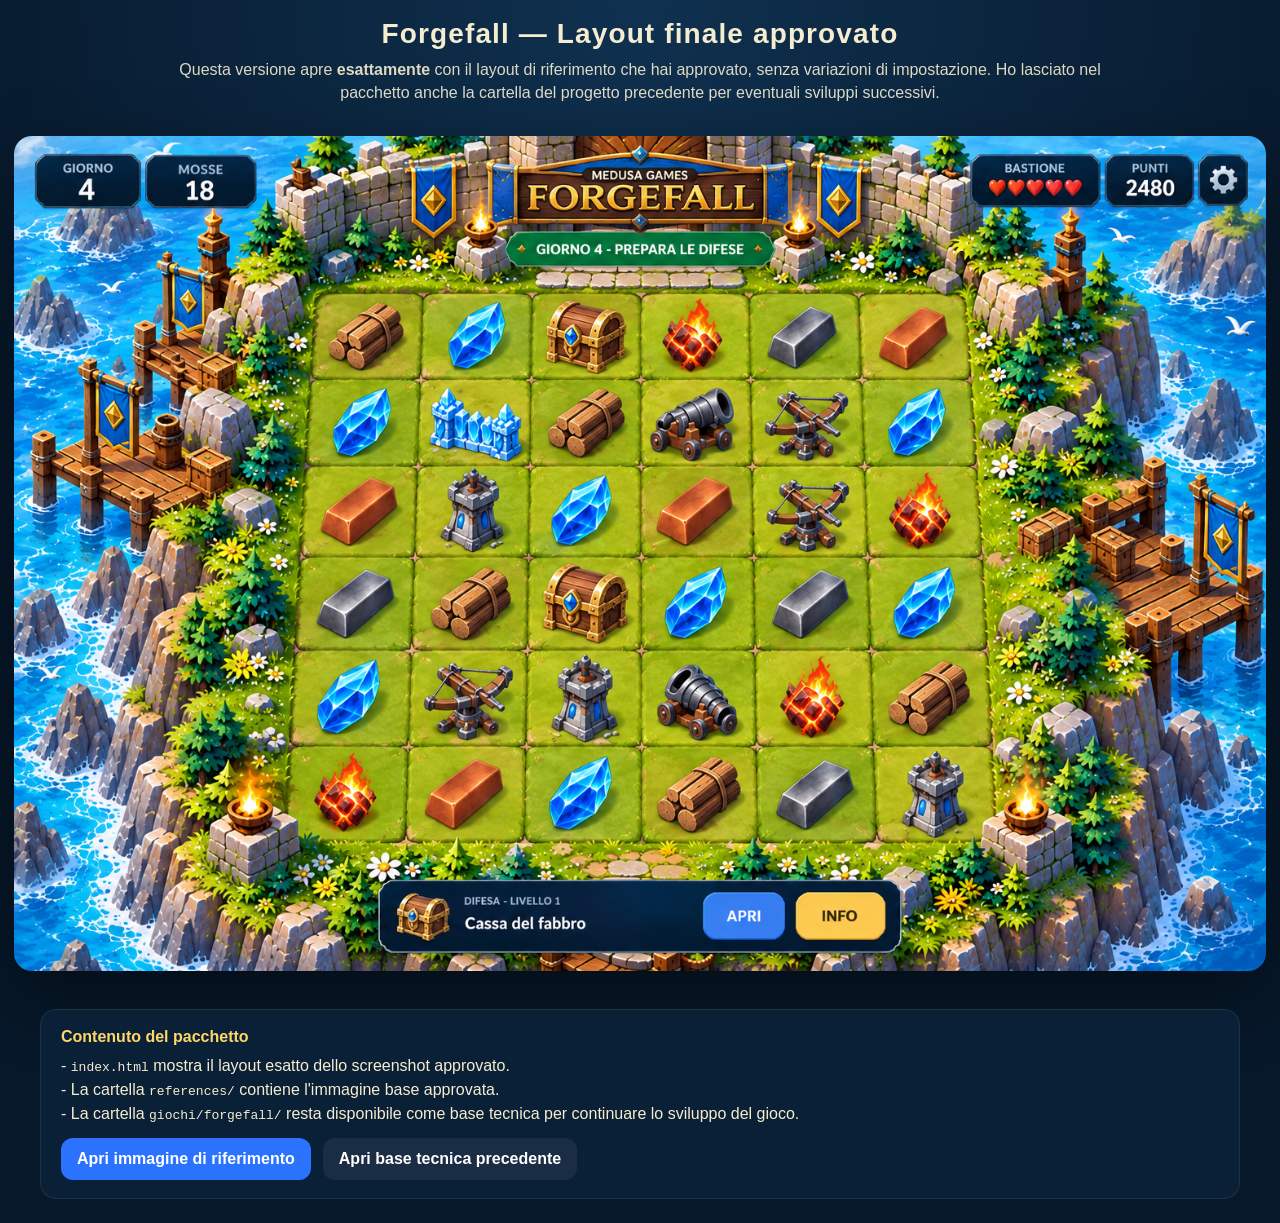
==== commit fd861a55: "Add files via upload" ====
--- a/index.html
+++ b/index.html
@@ -1,215 +1,45 @@
-<!doctype html>
+<!DOCTYPE html>
 <html lang="it">
 <head>
-  <meta charset="utf-8">
-  <meta name="viewport" content="width=device-width, initial-scale=1, viewport-fit=cover">
-  <meta name="theme-color" content="#09090d">
-  <meta name="description" content="Medusa Games: mini giochi browser veloci, colorati e immediati. Gioca a Forgefall, costruisci difese in 5 mosse e sopravvivi all'orda.">
-  <title>Medusa Games — Play the chaos</title>
-  <link rel="icon" type="image/svg+xml" href="medusa-logo.svg">
-  <link rel="stylesheet" href="style.css">
-  <script defer src="games.js"></script>
-  <script defer src="app.js"></script>
-  <script defer src="forgefall.js"></script>
+  <meta charset="utf-8" />
+  <meta name="viewport" content="width=device-width, initial-scale=1" />
+  <title>Forgefall — Medusa Games</title>
+  <style>
+    :root{--bg:#07182a;--panel:#0b2238;--text:#f6edd1}
+    *{box-sizing:border-box}
+    body{margin:0;font-family:Inter,Arial,sans-serif;background:radial-gradient(circle at top,#0f3150,#07182a 55%);color:var(--text);display:flex;flex-direction:column;min-height:100vh}
+    .top{padding:18px 18px 8px;text-align:center}
+    .top h1{margin:0;font-size:28px;letter-spacing:.04em}
+    .top p{margin:8px auto 0;max-width:960px;opacity:.9;line-height:1.45}
+    .frame{width:min(100vw,1536px);margin:10px auto 24px;padding:14px}
+    .shot{width:100%;display:block;border-radius:18px;box-shadow:0 25px 70px rgba(0,0,0,.45)}
+    .note{width:min(100vw,1200px);margin:0 auto 24px;background:rgba(11,34,56,.92);border:1px solid rgba(255,255,255,.08);padding:18px 20px;border-radius:16px}
+    .note strong{color:#ffd66a}
+    .links{display:flex;gap:12px;flex-wrap:wrap;margin-top:12px}
+    .btn{display:inline-flex;align-items:center;justify-content:center;padding:12px 16px;border-radius:12px;background:#2b73ff;color:white;text-decoration:none;font-weight:700}
+    .btn.secondary{background:#1a2d44}
+    @media (max-width: 700px){
+      .top h1{font-size:22px}
+      .frame{padding:8px}
+      .note{padding:14px}
+    }
+  </style>
 </head>
 <body>
-  <a class="skip-link" href="#games">Vai ai giochi</a>
-
-  <div class="ambient-bg" aria-hidden="true">
-    <span class="blob blob-a"></span>
-    <span class="blob blob-b"></span>
-    <span class="blob blob-c"></span>
-    <span class="noise"></span>
-    <span class="grid-glow"></span>
+  <div class="top">
+    <h1>Forgefall — Layout finale approvato</h1>
+    <p>Questa versione apre <strong>esattamente</strong> con il layout di riferimento che hai approvato, senza variazioni di impostazione. Ho lasciato nel pacchetto anche la cartella del progetto precedente per eventuali sviluppi successivi.</p>
   </div>
-
-  <header class="site-header">
-    <a href="#top" class="brand" aria-label="Medusa Games, torna all'inizio">
-      <span class="brand-mark" aria-hidden="true">
-        <svg viewBox="0 0 92 92" role="img">
-          <defs>
-            <linearGradient id="g" x1="0" y1="0" x2="1" y2="1">
-              <stop offset="0" stop-color="#ff5a1f"/>
-              <stop offset="1" stop-color="#ff9b3d"/>
-            </linearGradient>
-          </defs>
-          <path d="M46 10c18 0 31 12 31 29 0 12-6 21-15 26-3 2-3 6 0 8 6 4 4 9-1 9-7 0-10-8-15-8s-8 8-15 8c-5 0-7-5-1-9 3-2 3-6 0-8-9-5-15-14-15-26 0-17 13-29 31-29Z" fill="url(#g)"/>
-          <path d="M28 38c5-10 31-10 36 0" fill="none" stroke="#160f12" stroke-width="5" stroke-linecap="round"/>
-          <circle cx="35" cy="46" r="4" fill="#160f12"/>
-          <circle cx="57" cy="46" r="4" fill="#160f12"/>
-          <path d="M34 58c7 6 17 6 24 0" fill="none" stroke="#160f12" stroke-width="4" stroke-linecap="round"/>
-          <path d="M23 29c-9 2-12 8-9 15M69 29c9 2 12 8 9 15M29 21c-8-6-14-4-16 2M63 21c8-6 14-4 16 2" fill="none" stroke="#ff7a2e" stroke-width="5" stroke-linecap="round"/>
-        </svg>
-      </span>
-      <span class="brand-copy"><strong>MEDUSA</strong><em>GAMES</em></span>
-    </a>
-
-    <nav aria-label="Navigazione principale">
-      <a href="#games">Giochi</a>
-      <a href="#how">Come funziona</a>
-      <a href="#arsenal">Arsenale</a>
-    </nav>
-
-    <button class="sound-toggle" type="button" aria-pressed="false" aria-label="Attiva audio">
-      <span class="sound-dot"></span><span>AUDIO OFF</span>
-    </button>
-  </header>
-
-  <main id="top">
-    <section class="hero section-pad">
-      <div class="hero-copy reveal">
-        <div class="pill"><span></span> MINI GAMES · ZERO DOWNLOAD</div>
-        <h1>Partite veloci.<br><span>Caos infinito.</span></h1>
-        <p class="hero-lead">Medusa Games è un piccolo arcade nel browser: giochi immediati, facili da capire e difficili da mollare.</p>
-        <div class="hero-actions">
-          <button class="primary-cta" data-open-game="forgefall">Gioca a Forgefall <span>↗</span></button>
-          <a class="ghost-cta" href="#games">Scopri i giochi <span>↓</span></a>
-        </div>
-        <div class="hero-stats" aria-label="Caratteristiche">
-          <div><strong>6×6</strong><span>griglia tattica</span></div>
-          <div><strong>5</strong><span>mosse per prepararti</span></div>
-          <div><strong>∞</strong><span>orde da superare</span></div>
-        </div>
-      </div>
-
-      <div class="hero-art reveal" aria-hidden="true">
-        <div class="mascot-orbit orbit-one">✦</div>
-        <div class="mascot-orbit orbit-two">⚔</div>
-        <div class="mascot-orbit orbit-three">♦</div>
-        <div class="medusa-card">
-          <div class="spark spark-a"></div>
-          <div class="spark spark-b"></div>
-          <div class="medusa-face">
-            <span class="snake s1"></span><span class="snake s2"></span><span class="snake s3"></span>
-            <span class="snake s4"></span><span class="snake s5"></span><span class="snake s6"></span>
-            <div class="head">
-              <span class="eye e1"></span><span class="eye e2"></span>
-              <span class="smirk"></span>
-            </div>
-            <span class="tentacle t1"></span><span class="tentacle t2"></span><span class="tentacle t3"></span>
-          </div>
-          <div class="card-label"><span>MEDUSA ARCADE</span><b>PLAY THE CHAOS</b></div>
-        </div>
-        <div class="float-card fc-a"><small>WAVE</small><strong>10</strong><span>OFFICINA!</span></div>
-        <div class="float-card fc-b"><small>COMBO</small><strong>x3</strong><span>UPGRADE</span></div>
-      </div>
-    </section>
-
-    <section class="ticker" aria-hidden="true">
-      <div class="ticker-track">
-        <span>PLAY · BUILD · SURVIVE · COMBINE · UPGRADE · REPEAT ·</span>
-        <span>PLAY · BUILD · SURVIVE · COMBINE · UPGRADE · REPEAT ·</span>
-      </div>
-    </section>
-
-    <section id="games" class="games-section section-pad">
-      <div class="section-head reveal">
-        <div>
-          <p class="kicker">01 / GAME HUB</p>
-          <h2>Un portale.<br><em>Tanti giochi.</em></h2>
-        </div>
-        <p>Forgefall è il primo. Gli altri slot sono già pronti per trasformare Medusa Games in un vero piccolo portale arcade.</p>
-      </div>
-      <div id="game-grid" class="game-grid"></div>
-    </section>
-
-    <section id="how" class="how-section section-pad">
-      <div class="section-head narrow reveal">
-        <div>
-          <p class="kicker">02 / FORGEFALL</p>
-          <h2>Hai cinque mosse.<br><em>Poi arriva l'orda.</em></h2>
-        </div>
-      </div>
-      <div class="steps-grid">
-        <article class="step-card reveal"><span class="step-num">01</span><div class="step-icon">✣</div><h3>Combina</h3><p>Scambia due caselle adiacenti e allinea almeno tre materiali uguali.</p></article>
-        <article class="step-card reveal"><span class="step-num">02</span><div class="step-icon">⌂</div><h3>Costruisci</h3><p>Ogni tris crea una struttura. Tre strutture uguali diventano una struttura potenziata.</p></article>
-        <article class="step-card reveal"><span class="step-num">03</span><div class="step-icon">☄</div><h3>Sopravvivi</h3><p>Finite le mosse, i mostri avanzano. Le tue strutture combattono automaticamente.</p></article>
-        <article class="step-card reveal"><span class="step-num">10</span><div class="step-icon">∞</div><h3>Officina</h3><p>Ogni 10 livelli puoi riordinare la griglia senza limite di mosse e senza nuovi spawn.</p></article>
-      </div>
-    </section>
-
-    <section id="arsenal" class="arsenal-section section-pad">
-      <div class="section-head reveal">
-        <div>
-          <p class="kicker">03 / MATERIALI</p>
-          <h2>Sei simboli.<br><em>Sei modi di difenderti.</em></h2>
-        </div>
-        <p>Ogni materiale ha un ruolo diverso: attacco, controllo, bonus mosse o potenziamento delle difese.</p>
-      </div>
-      <div class="arsenal-grid">
-        <article class="material-card ice reveal"><span class="material-icon">❄</span><small>GHIACCIO</small><h3>Muro glaciale</h3><p>Rallenta i mostri nella corsia.</p></article>
-        <article class="material-card copper reveal"><span class="material-icon">⌁</span><small>RAME</small><h3>Torre arcieri</h3><p>Colpisce la corsia e quelle adiacenti.</p></article>
-        <article class="material-card iron reveal"><span class="material-icon">⬢</span><small>FERRO</small><h3>Cannone</h3><p>Spara in orizzontale con danno ad area.</p></article>
-        <article class="material-card fire reveal"><span class="material-icon">◆</span><small>FUOCO</small><h3>Balestra</h3><p>Attacca verticalmente nella propria colonna.</p></article>
-        <article class="material-card wood reveal"><span class="material-icon">▤</span><small>LEGNO</small><h3>Cassa</h3><p>Quando nasce regala 2, 3 o 4 mosse extra.</p></article>
-        <article class="material-card gold reveal"><span class="material-icon">✦</span><small>ORO</small><h3>Totem</h3><p>Potenzia il danno delle strutture vicine.</p></article>
-      </div>
-    </section>
-
-    <section class="final-cta section-pad reveal">
-      <div class="final-card">
-        <div><p class="kicker">READY?</p><h2>Fai la tua prima<br><em>difesa.</em></h2></div>
-        <button class="primary-cta giant" data-open-game="forgefall">Avvia Forgefall <span>↗</span></button>
-      </div>
-    </section>
-  </main>
-
-  <footer class="site-footer">
-    <a href="#top" class="footer-brand">MEDUSA GAMES</a>
-    <span>Browser arcade · concept 2026</span>
-    <a href="#top">Torna su ↑</a>
-  </footer>
-
-  <dialog id="game-dialog" class="game-dialog" aria-labelledby="game-title">
-    <div class="game-shell">
-      <header class="game-topbar">
-        <div class="game-branding">
-          <span class="mini-medusa">M</span>
-          <div><small>MEDUSA GAMES / PROTOTIPO 01</small><h2 id="game-title">FORGEFALL <span>5 mosse prima dell'orda</span></h2></div>
-        </div>
-        <div class="game-top-actions">
-          <button id="restart-game" class="mini-button" type="button">Ricomincia</button>
-          <button id="close-game" class="close-button" type="button" aria-label="Chiudi gioco">✕</button>
-        </div>
-      </header>
-
-      <div class="game-hud">
-        <div><span>LIVELLO</span><strong id="hud-level">1</strong></div>
-        <div><span>MOSSE</span><strong id="hud-moves">5</strong></div>
-        <div><span>BASE</span><strong id="hud-base">♥ ♥ ♥ ♥ ♥</strong></div>
-        <div><span>PUNTI</span><strong id="hud-score">0000</strong></div>
-        <div><span>RECORD</span><strong id="hud-best">1</strong></div>
-      </div>
-
-      <div class="game-layout">
-        <section class="board-panel">
-          <div class="panel-title"><div><small>FASE COSTRUZIONE</small><strong id="phase-label">CREA LE DIFESE</strong></div><span id="combo-label">Allinea 3 simboli</span></div>
-          <div id="board" class="board" aria-label="Griglia di gioco 6 per 6"></div>
-          <div class="board-actions">
-            <span id="selection-help">Seleziona due caselle adiacenti per scambiarle.</span>
-            <button id="finish-workshop" class="workshop-button" type="button" hidden>Termina officina →</button>
-          </div>
-        </section>
-
-        <section class="battle-panel">
-          <div class="panel-title"><div><small>CAMPO DI BATTAGLIA</small><strong id="wave-label">ORDA IN ATTESA</strong></div><span id="enemy-count">0 nemici</span></div>
-          <div class="battle-wrap">
-            <canvas id="battle-canvas" width="900" height="480" aria-label="Campo di battaglia"></canvas>
-            <div id="battle-overlay" class="battle-overlay">
-              <span class="overlay-icon">☄</span>
-              <strong id="overlay-title">PREPARA LA GRIGLIA</strong>
-              <p id="overlay-copy">Quando finiscono le mosse, l'orda parte automaticamente.</p>
-            </div>
-          </div>
-          <div class="legend-row">
-            <span><i class="lg ice"></i> rallenta</span><span><i class="lg copper"></i> arcieri</span><span><i class="lg iron"></i> cannone</span><span><i class="lg fire"></i> balestra</span><span><i class="lg gold"></i> boost</span>
-          </div>
-        </section>
-      </div>
-
-      <div class="game-tip"><strong>TIP:</strong> le fusioni a cascata non consumano mosse extra. Le casse di legno regalano immediatamente da 2 a 4 mosse.</div>
-      <div id="game-announcement" class="sr-only" aria-live="polite"></div>
+  <div class="frame">
+    <img class="shot" src="references/forgefall_target.png" alt="Forgefall preview" />
+  </div>
+  <div class="note">
+    <div><strong>Contenuto del pacchetto</strong></div>
+    <div style="margin-top:8px;line-height:1.5">- <code>index.html</code> mostra il layout esatto dello screenshot approvato.<br>- La cartella <code>references/</code> contiene l'immagine base approvata.<br>- La cartella <code>giochi/forgefall/</code> resta disponibile come base tecnica per continuare lo sviluppo del gioco.</div>
+    <div class="links">
+      <a class="btn" href="references/forgefall_target.png">Apri immagine di riferimento</a>
+      <a class="btn secondary" href="giochi/forgefall/index.html">Apri base tecnica precedente</a>
     </div>
-  </dialog>
+  </div>
 </body>
-</html>
+</html>
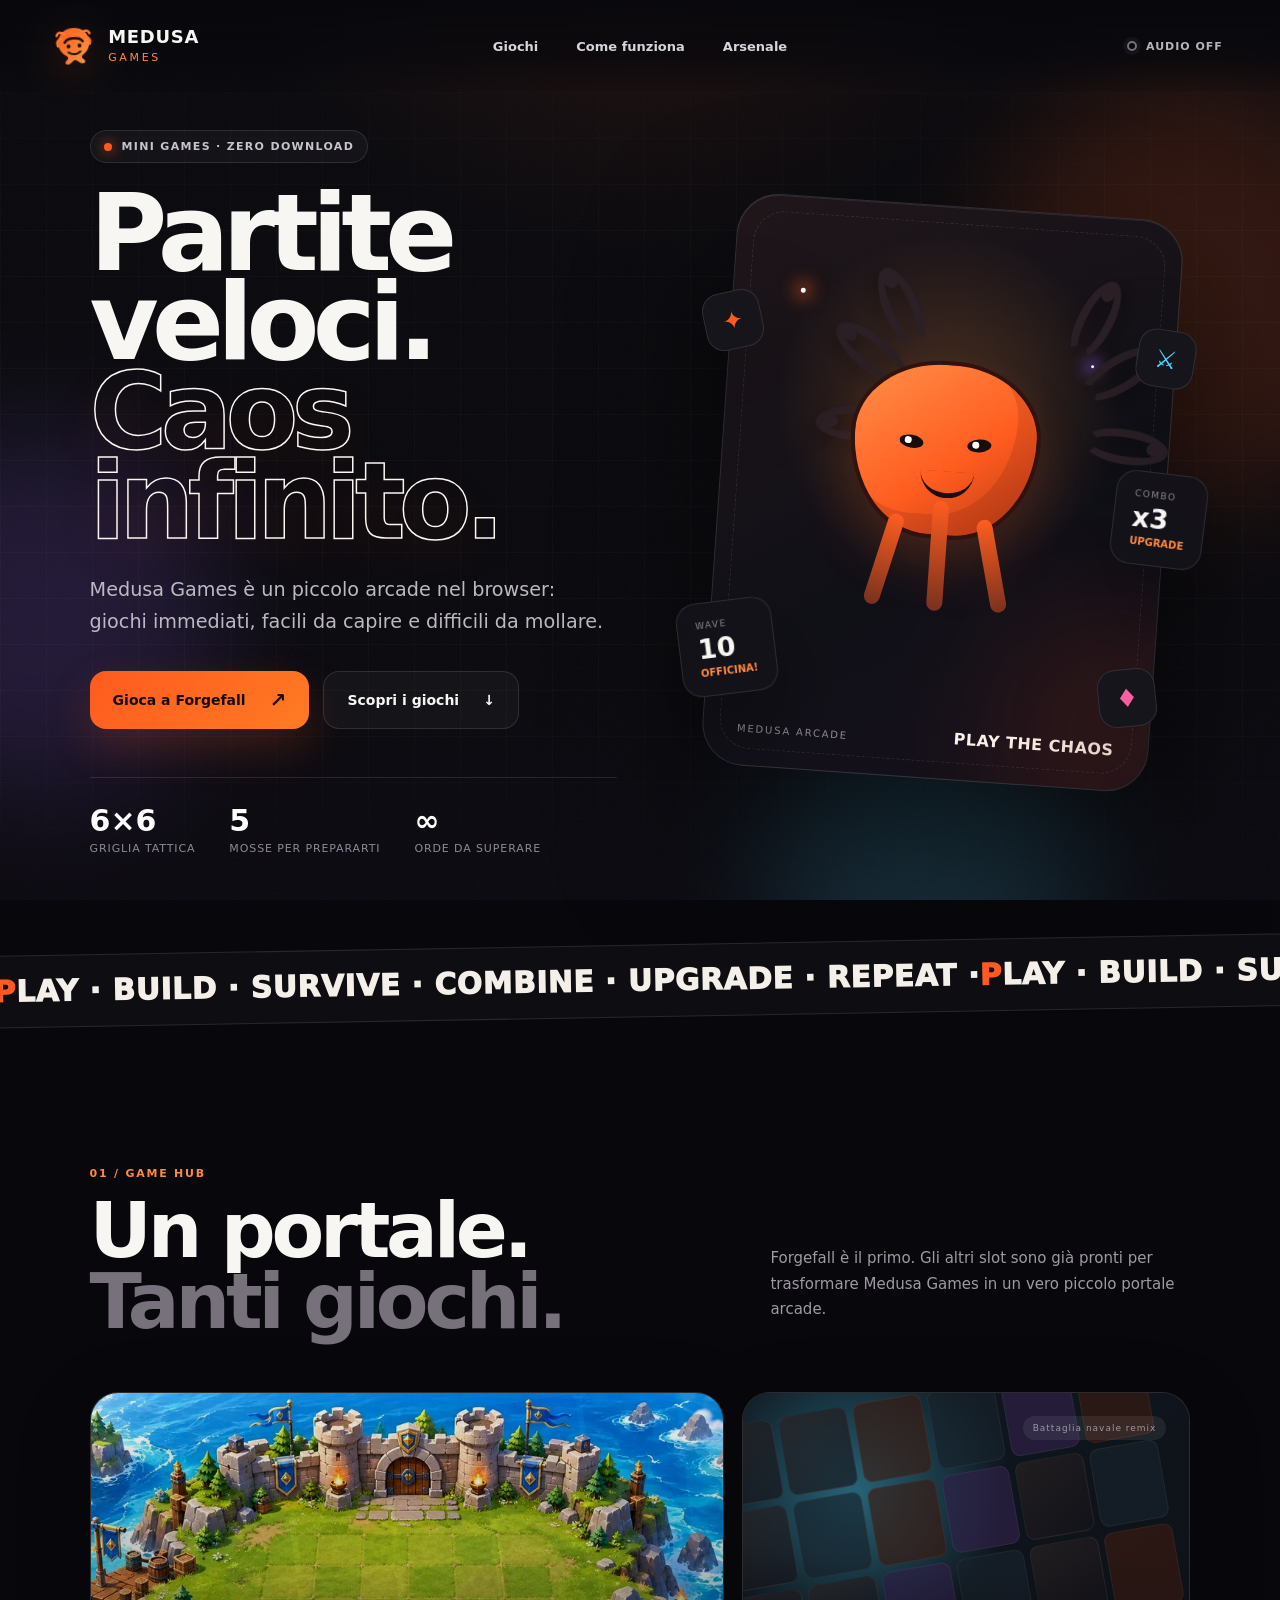
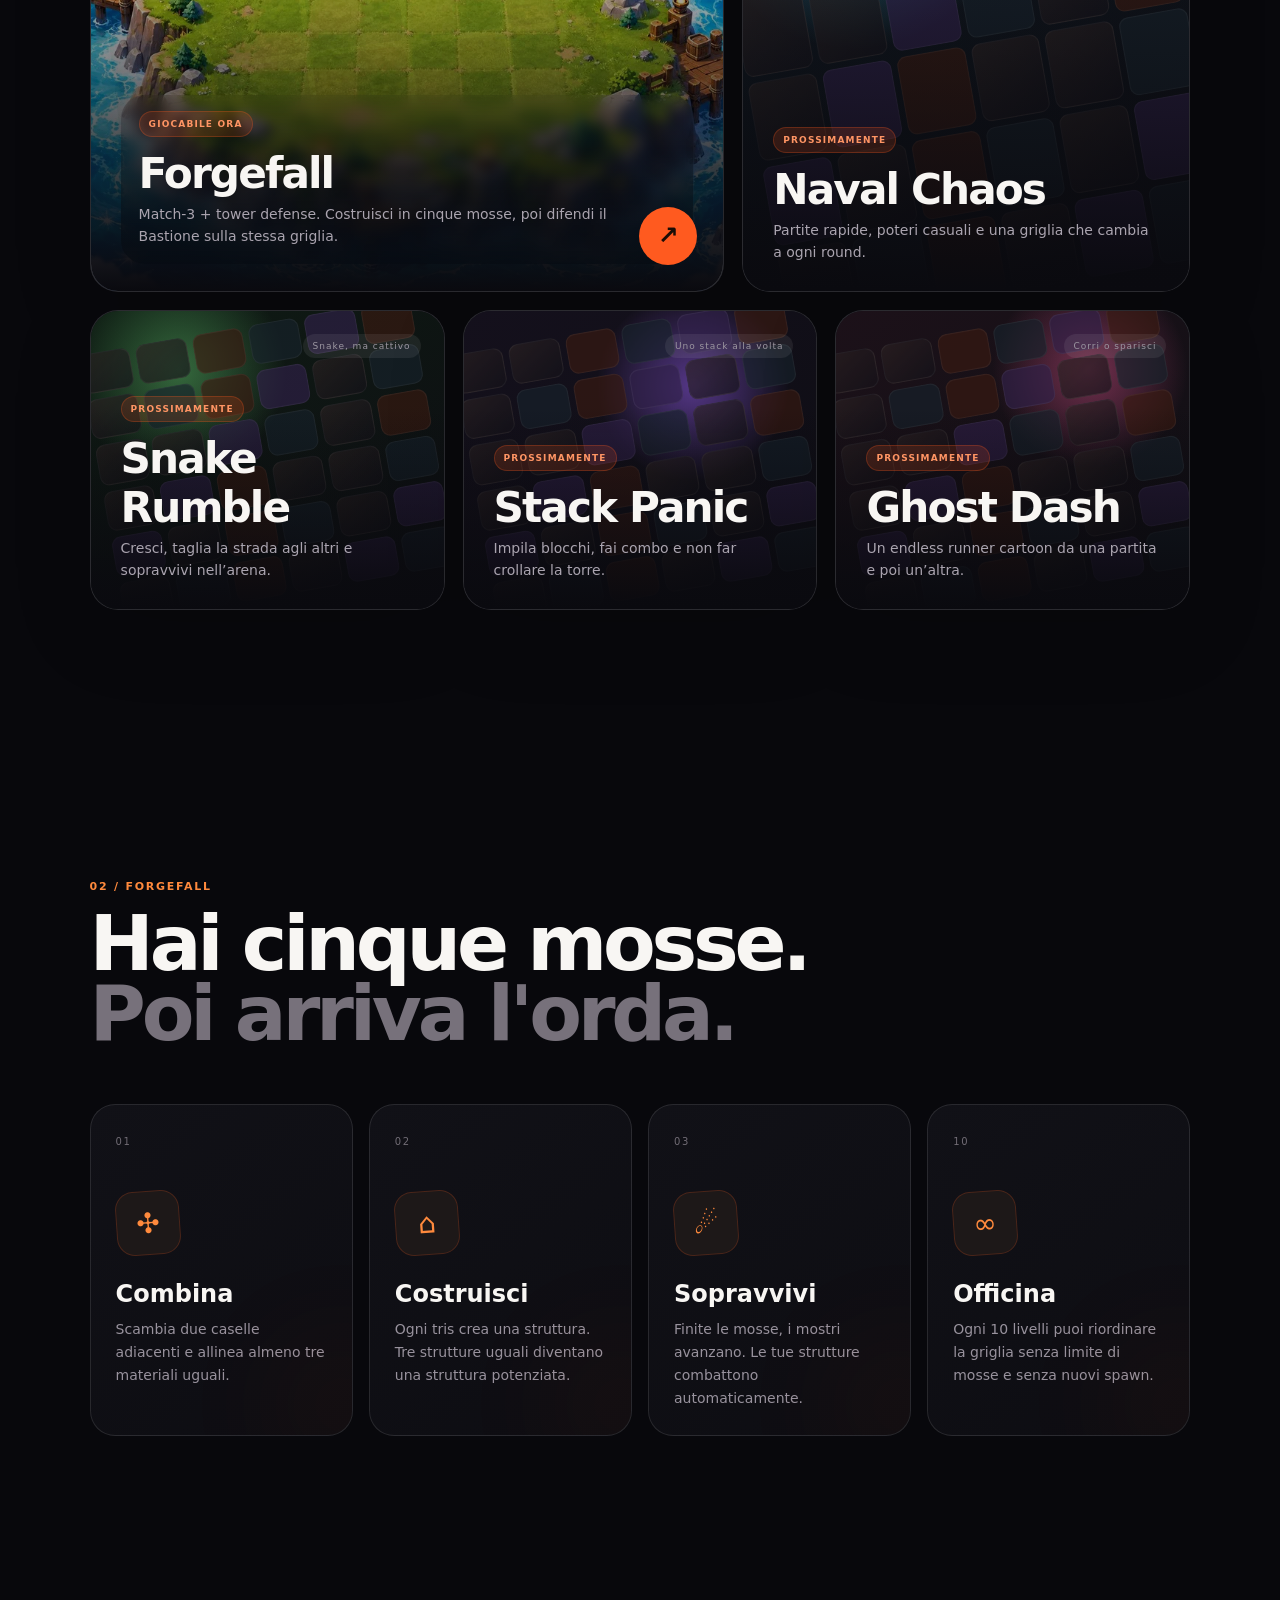
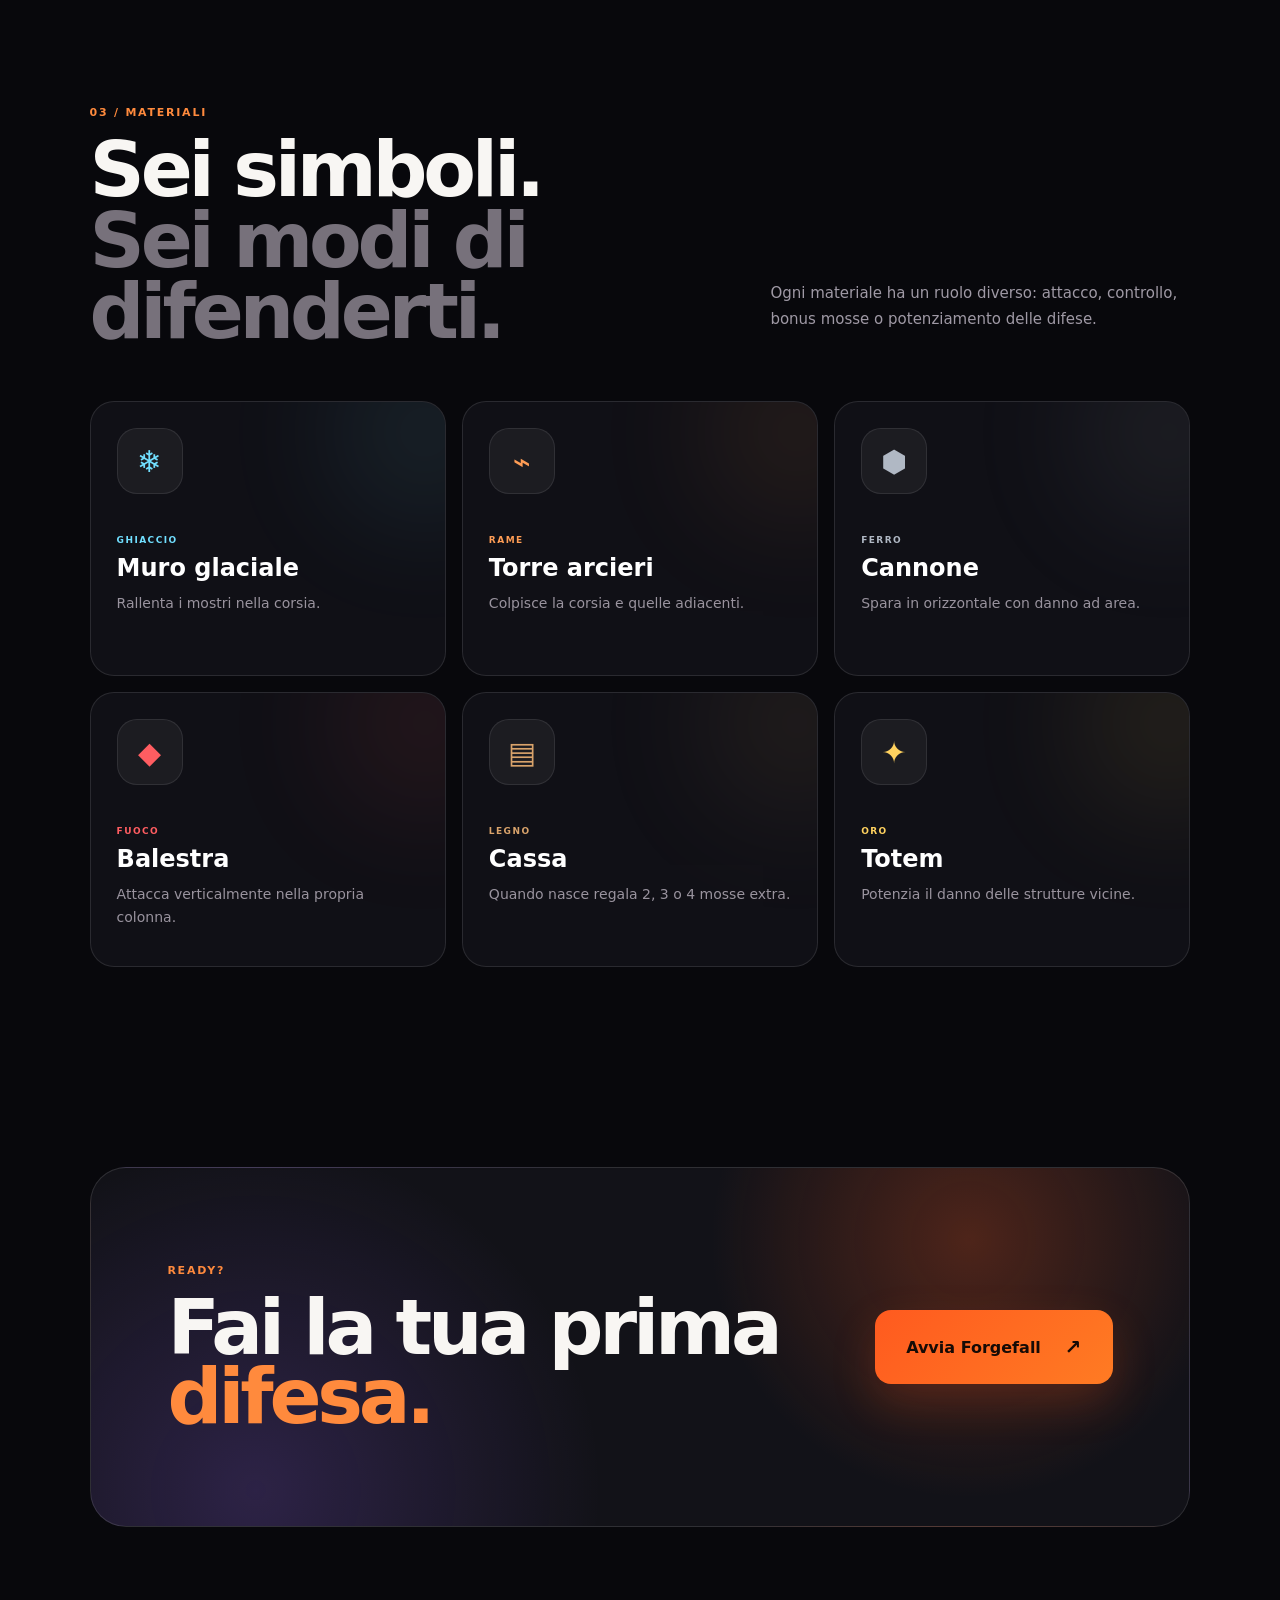
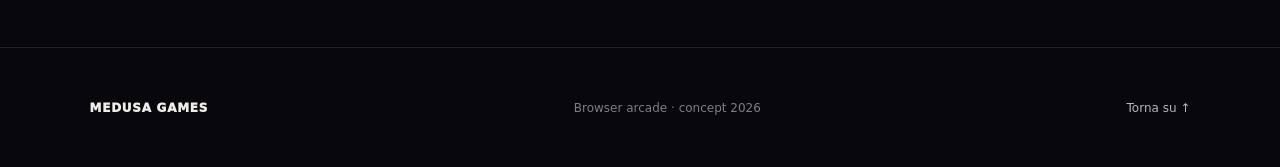
==== commit bc4f9c49: "Add files via upload" ====
--- a/index.html
+++ b/index.html
@@ -1,45 +1,215 @@
-<!DOCTYPE html>
+<!doctype html>
 <html lang="it">
 <head>
-  <meta charset="utf-8" />
-  <meta name="viewport" content="width=device-width, initial-scale=1" />
-  <title>Forgefall — Medusa Games</title>
-  <style>
-    :root{--bg:#07182a;--panel:#0b2238;--text:#f6edd1}
-    *{box-sizing:border-box}
-    body{margin:0;font-family:Inter,Arial,sans-serif;background:radial-gradient(circle at top,#0f3150,#07182a 55%);color:var(--text);display:flex;flex-direction:column;min-height:100vh}
-    .top{padding:18px 18px 8px;text-align:center}
-    .top h1{margin:0;font-size:28px;letter-spacing:.04em}
-    .top p{margin:8px auto 0;max-width:960px;opacity:.9;line-height:1.45}
-    .frame{width:min(100vw,1536px);margin:10px auto 24px;padding:14px}
-    .shot{width:100%;display:block;border-radius:18px;box-shadow:0 25px 70px rgba(0,0,0,.45)}
-    .note{width:min(100vw,1200px);margin:0 auto 24px;background:rgba(11,34,56,.92);border:1px solid rgba(255,255,255,.08);padding:18px 20px;border-radius:16px}
-    .note strong{color:#ffd66a}
-    .links{display:flex;gap:12px;flex-wrap:wrap;margin-top:12px}
-    .btn{display:inline-flex;align-items:center;justify-content:center;padding:12px 16px;border-radius:12px;background:#2b73ff;color:white;text-decoration:none;font-weight:700}
-    .btn.secondary{background:#1a2d44}
-    @media (max-width: 700px){
-      .top h1{font-size:22px}
-      .frame{padding:8px}
-      .note{padding:14px}
-    }
-  </style>
+  <meta charset="utf-8">
+  <meta name="viewport" content="width=device-width, initial-scale=1, viewport-fit=cover">
+  <meta name="theme-color" content="#09090d">
+  <meta name="description" content="Medusa Games: mini giochi browser veloci, colorati e immediati. Gioca a Forgefall, costruisci difese in 5 mosse e sopravvivi all'orda.">
+  <title>Medusa Games — Play the chaos</title>
+  <link rel="icon" type="image/svg+xml" href="medusa-logo.svg">
+  <link rel="stylesheet" href="style.css">
+  <script defer src="games.js"></script>
+  <script defer src="app.js"></script>
+  <script defer src="forgefall.js"></script>
 </head>
 <body>
-  <div class="top">
-    <h1>Forgefall — Layout finale approvato</h1>
-    <p>Questa versione apre <strong>esattamente</strong> con il layout di riferimento che hai approvato, senza variazioni di impostazione. Ho lasciato nel pacchetto anche la cartella del progetto precedente per eventuali sviluppi successivi.</p>
+  <a class="skip-link" href="#games">Vai ai giochi</a>
+
+  <div class="ambient-bg" aria-hidden="true">
+    <span class="blob blob-a"></span>
+    <span class="blob blob-b"></span>
+    <span class="blob blob-c"></span>
+    <span class="noise"></span>
+    <span class="grid-glow"></span>
   </div>
-  <div class="frame">
-    <img class="shot" src="references/forgefall_target.png" alt="Forgefall preview" />
-  </div>
-  <div class="note">
-    <div><strong>Contenuto del pacchetto</strong></div>
-    <div style="margin-top:8px;line-height:1.5">- <code>index.html</code> mostra il layout esatto dello screenshot approvato.<br>- La cartella <code>references/</code> contiene l'immagine base approvata.<br>- La cartella <code>giochi/forgefall/</code> resta disponibile come base tecnica per continuare lo sviluppo del gioco.</div>
-    <div class="links">
-      <a class="btn" href="references/forgefall_target.png">Apri immagine di riferimento</a>
-      <a class="btn secondary" href="giochi/forgefall/index.html">Apri base tecnica precedente</a>
+
+  <header class="site-header">
+    <a href="#top" class="brand" aria-label="Medusa Games, torna all'inizio">
+      <span class="brand-mark" aria-hidden="true">
+        <svg viewBox="0 0 92 92" role="img">
+          <defs>
+            <linearGradient id="g" x1="0" y1="0" x2="1" y2="1">
+              <stop offset="0" stop-color="#ff5a1f"/>
+              <stop offset="1" stop-color="#ff9b3d"/>
+            </linearGradient>
+          </defs>
+          <path d="M46 10c18 0 31 12 31 29 0 12-6 21-15 26-3 2-3 6 0 8 6 4 4 9-1 9-7 0-10-8-15-8s-8 8-15 8c-5 0-7-5-1-9 3-2 3-6 0-8-9-5-15-14-15-26 0-17 13-29 31-29Z" fill="url(#g)"/>
+          <path d="M28 38c5-10 31-10 36 0" fill="none" stroke="#160f12" stroke-width="5" stroke-linecap="round"/>
+          <circle cx="35" cy="46" r="4" fill="#160f12"/>
+          <circle cx="57" cy="46" r="4" fill="#160f12"/>
+          <path d="M34 58c7 6 17 6 24 0" fill="none" stroke="#160f12" stroke-width="4" stroke-linecap="round"/>
+          <path d="M23 29c-9 2-12 8-9 15M69 29c9 2 12 8 9 15M29 21c-8-6-14-4-16 2M63 21c8-6 14-4 16 2" fill="none" stroke="#ff7a2e" stroke-width="5" stroke-linecap="round"/>
+        </svg>
+      </span>
+      <span class="brand-copy"><strong>MEDUSA</strong><em>GAMES</em></span>
+    </a>
+
+    <nav aria-label="Navigazione principale">
+      <a href="#games">Giochi</a>
+      <a href="#how">Come funziona</a>
+      <a href="#arsenal">Arsenale</a>
+    </nav>
+
+    <button class="sound-toggle" type="button" aria-pressed="false" aria-label="Attiva audio">
+      <span class="sound-dot"></span><span>AUDIO OFF</span>
+    </button>
+  </header>
+
+  <main id="top">
+    <section class="hero section-pad">
+      <div class="hero-copy reveal">
+        <div class="pill"><span></span> MINI GAMES · ZERO DOWNLOAD</div>
+        <h1>Partite veloci.<br><span>Caos infinito.</span></h1>
+        <p class="hero-lead">Medusa Games è un piccolo arcade nel browser: giochi immediati, facili da capire e difficili da mollare.</p>
+        <div class="hero-actions">
+          <button class="primary-cta" data-open-game="forgefall">Gioca a Forgefall <span>↗</span></button>
+          <a class="ghost-cta" href="#games">Scopri i giochi <span>↓</span></a>
+        </div>
+        <div class="hero-stats" aria-label="Caratteristiche">
+          <div><strong>6×6</strong><span>griglia tattica</span></div>
+          <div><strong>5</strong><span>mosse per prepararti</span></div>
+          <div><strong>∞</strong><span>orde da superare</span></div>
+        </div>
+      </div>
+
+      <div class="hero-art reveal" aria-hidden="true">
+        <div class="mascot-orbit orbit-one">✦</div>
+        <div class="mascot-orbit orbit-two">⚔</div>
+        <div class="mascot-orbit orbit-three">♦</div>
+        <div class="medusa-card">
+          <div class="spark spark-a"></div>
+          <div class="spark spark-b"></div>
+          <div class="medusa-face">
+            <span class="snake s1"></span><span class="snake s2"></span><span class="snake s3"></span>
+            <span class="snake s4"></span><span class="snake s5"></span><span class="snake s6"></span>
+            <div class="head">
+              <span class="eye e1"></span><span class="eye e2"></span>
+              <span class="smirk"></span>
+            </div>
+            <span class="tentacle t1"></span><span class="tentacle t2"></span><span class="tentacle t3"></span>
+          </div>
+          <div class="card-label"><span>MEDUSA ARCADE</span><b>PLAY THE CHAOS</b></div>
+        </div>
+        <div class="float-card fc-a"><small>WAVE</small><strong>10</strong><span>OFFICINA!</span></div>
+        <div class="float-card fc-b"><small>COMBO</small><strong>x3</strong><span>UPGRADE</span></div>
+      </div>
+    </section>
+
+    <section class="ticker" aria-hidden="true">
+      <div class="ticker-track">
+        <span>PLAY · BUILD · SURVIVE · COMBINE · UPGRADE · REPEAT ·</span>
+        <span>PLAY · BUILD · SURVIVE · COMBINE · UPGRADE · REPEAT ·</span>
+      </div>
+    </section>
+
+    <section id="games" class="games-section section-pad">
+      <div class="section-head reveal">
+        <div>
+          <p class="kicker">01 / GAME HUB</p>
+          <h2>Un portale.<br><em>Tanti giochi.</em></h2>
+        </div>
+        <p>Forgefall è il primo. Gli altri slot sono già pronti per trasformare Medusa Games in un vero piccolo portale arcade.</p>
+      </div>
+      <div id="game-grid" class="game-grid"></div>
+    </section>
+
+    <section id="how" class="how-section section-pad">
+      <div class="section-head narrow reveal">
+        <div>
+          <p class="kicker">02 / FORGEFALL</p>
+          <h2>Hai cinque mosse.<br><em>Poi arriva l'orda.</em></h2>
+        </div>
+      </div>
+      <div class="steps-grid">
+        <article class="step-card reveal"><span class="step-num">01</span><div class="step-icon">✣</div><h3>Combina</h3><p>Scambia due caselle adiacenti e allinea almeno tre materiali uguali.</p></article>
+        <article class="step-card reveal"><span class="step-num">02</span><div class="step-icon">⌂</div><h3>Costruisci</h3><p>Ogni tris crea una struttura. Tre strutture uguali diventano una struttura potenziata.</p></article>
+        <article class="step-card reveal"><span class="step-num">03</span><div class="step-icon">☄</div><h3>Sopravvivi</h3><p>Finite le mosse, i mostri avanzano. Le tue strutture combattono automaticamente.</p></article>
+        <article class="step-card reveal"><span class="step-num">10</span><div class="step-icon">∞</div><h3>Officina</h3><p>Ogni 10 livelli puoi riordinare la griglia senza limite di mosse e senza nuovi spawn.</p></article>
+      </div>
+    </section>
+
+    <section id="arsenal" class="arsenal-section section-pad">
+      <div class="section-head reveal">
+        <div>
+          <p class="kicker">03 / MATERIALI</p>
+          <h2>Sei simboli.<br><em>Sei modi di difenderti.</em></h2>
+        </div>
+        <p>Ogni materiale ha un ruolo diverso: attacco, controllo, bonus mosse o potenziamento delle difese.</p>
+      </div>
+      <div class="arsenal-grid">
+        <article class="material-card ice reveal"><span class="material-icon">❄</span><small>GHIACCIO</small><h3>Muro glaciale</h3><p>Rallenta i mostri nella corsia.</p></article>
+        <article class="material-card copper reveal"><span class="material-icon">⌁</span><small>RAME</small><h3>Torre arcieri</h3><p>Colpisce la corsia e quelle adiacenti.</p></article>
+        <article class="material-card iron reveal"><span class="material-icon">⬢</span><small>FERRO</small><h3>Cannone</h3><p>Spara in orizzontale con danno ad area.</p></article>
+        <article class="material-card fire reveal"><span class="material-icon">◆</span><small>FUOCO</small><h3>Balestra</h3><p>Attacca verticalmente nella propria colonna.</p></article>
+        <article class="material-card wood reveal"><span class="material-icon">▤</span><small>LEGNO</small><h3>Cassa</h3><p>Quando nasce regala 2, 3 o 4 mosse extra.</p></article>
+        <article class="material-card gold reveal"><span class="material-icon">✦</span><small>ORO</small><h3>Totem</h3><p>Potenzia il danno delle strutture vicine.</p></article>
+      </div>
+    </section>
+
+    <section class="final-cta section-pad reveal">
+      <div class="final-card">
+        <div><p class="kicker">READY?</p><h2>Fai la tua prima<br><em>difesa.</em></h2></div>
+        <button class="primary-cta giant" data-open-game="forgefall">Avvia Forgefall <span>↗</span></button>
+      </div>
+    </section>
+  </main>
+
+  <footer class="site-footer">
+    <a href="#top" class="footer-brand">MEDUSA GAMES</a>
+    <span>Browser arcade · concept 2026</span>
+    <a href="#top">Torna su ↑</a>
+  </footer>
+
+  <dialog id="game-dialog" class="game-dialog" aria-labelledby="game-title">
+    <div class="game-shell">
+      <header class="game-topbar">
+        <div class="game-branding">
+          <span class="mini-medusa">M</span>
+          <div><small>MEDUSA GAMES / PROTOTIPO 01</small><h2 id="game-title">FORGEFALL <span>5 mosse prima dell'orda</span></h2></div>
+        </div>
+        <div class="game-top-actions">
+          <button id="restart-game" class="mini-button" type="button">Ricomincia</button>
+          <button id="close-game" class="close-button" type="button" aria-label="Chiudi gioco">✕</button>
+        </div>
+      </header>
+
+      <div class="game-hud">
+        <div><span>LIVELLO</span><strong id="hud-level">1</strong></div>
+        <div><span>MOSSE</span><strong id="hud-moves">5</strong></div>
+        <div><span>BASE</span><strong id="hud-base">♥ ♥ ♥ ♥ ♥</strong></div>
+        <div><span>PUNTI</span><strong id="hud-score">0000</strong></div>
+        <div><span>RECORD</span><strong id="hud-best">1</strong></div>
+      </div>
+
+      <div class="game-layout">
+        <section class="board-panel">
+          <div class="panel-title"><div><small>FASE COSTRUZIONE</small><strong id="phase-label">CREA LE DIFESE</strong></div><span id="combo-label">Allinea 3 simboli</span></div>
+          <div id="board" class="board" aria-label="Griglia di gioco 6 per 6"></div>
+          <div class="board-actions">
+            <span id="selection-help">Seleziona due caselle adiacenti per scambiarle.</span>
+            <button id="finish-workshop" class="workshop-button" type="button" hidden>Termina officina →</button>
+          </div>
+        </section>
+
+        <section class="battle-panel">
+          <div class="panel-title"><div><small>CAMPO DI BATTAGLIA</small><strong id="wave-label">ORDA IN ATTESA</strong></div><span id="enemy-count">0 nemici</span></div>
+          <div class="battle-wrap">
+            <canvas id="battle-canvas" width="900" height="480" aria-label="Campo di battaglia"></canvas>
+            <div id="battle-overlay" class="battle-overlay">
+              <span class="overlay-icon">☄</span>
+              <strong id="overlay-title">PREPARA LA GRIGLIA</strong>
+              <p id="overlay-copy">Quando finiscono le mosse, l'orda parte automaticamente.</p>
+            </div>
+          </div>
+          <div class="legend-row">
+            <span><i class="lg ice"></i> rallenta</span><span><i class="lg copper"></i> arcieri</span><span><i class="lg iron"></i> cannone</span><span><i class="lg fire"></i> balestra</span><span><i class="lg gold"></i> boost</span>
+          </div>
+        </section>
+      </div>
+
+      <div class="game-tip"><strong>TIP:</strong> le fusioni a cascata non consumano mosse extra. Le casse di legno regalano immediatamente da 2 a 4 mosse.</div>
+      <div id="game-announcement" class="sr-only" aria-live="polite"></div>
     </div>
-  </div>
+  </dialog>
 </body>
-</html>+</html>
--- a/style.css
+++ b/style.css
@@ -0,0 +1,33 @@
+:root{
+  color-scheme:dark;
+  --bg:#08080c;--panel:#111117;--panel2:#17171f;--text:#f8f6f3;--muted:#aaa6b0;
+  --orange:#ff5a1f;--orange2:#ff8a3d;--purple:#9a67ff;--cyan:#4ad7ff;--green:#7dff8a;--pink:#ff5fa2;
+  --line:rgba(255,255,255,.11);--shadow:0 35px 90px rgba(0,0,0,.42);
+  font-family:Inter,ui-sans-serif,system-ui,-apple-system,BlinkMacSystemFont,"Segoe UI",sans-serif;
+}
+*{box-sizing:border-box}html{scroll-behavior:smooth}body{margin:0;background:var(--bg);color:var(--text);overflow-x:hidden}body.game-open{overflow:hidden}button,a{font:inherit;color:inherit}button{border:0}a{text-decoration:none}button,a{-webkit-tap-highlight-color:transparent}button:focus-visible,a:focus-visible{outline:2px solid var(--orange2);outline-offset:4px}.sr-only{position:absolute;width:1px;height:1px;padding:0;margin:-1px;overflow:hidden;clip:rect(0,0,0,0);white-space:nowrap;border:0}.skip-link{position:fixed;left:14px;top:10px;z-index:1000;background:#fff;color:#111;padding:10px 14px;border-radius:10px;transform:translateY(-160%)}.skip-link:focus{transform:none}
+.ambient-bg{position:fixed;inset:0;z-index:-2;overflow:hidden;pointer-events:none;background:radial-gradient(circle at 50% -20%,#2a1410 0,transparent 35%),linear-gradient(180deg,#09090d,#09090d 60%,#0b0910)}.blob{position:absolute;border-radius:50%;filter:blur(60px);opacity:.16;animation:drift 14s ease-in-out infinite alternate}.blob-a{width:420px;height:420px;background:var(--orange);right:-120px;top:9%}.blob-b{width:360px;height:360px;background:var(--purple);left:-140px;top:48%;animation-delay:-5s}.blob-c{width:320px;height:320px;background:var(--cyan);right:15%;bottom:-120px;animation-delay:-9s}.noise{position:absolute;inset:0;opacity:.035;background-image:url("data:image/svg+xml,%3Csvg xmlns='http://www.w3.org/2000/svg' width='150' height='150' viewBox='0 0 150 150'%3E%3Cfilter id='n'%3E%3CfeTurbulence type='fractalNoise' baseFrequency='.8' numOctaves='4' stitchTiles='stitch'/%3E%3C/filter%3E%3Crect width='100%25' height='100%25' filter='url(%23n)'/%3E%3C/svg%3E")}.grid-glow{position:absolute;inset:0;background-image:linear-gradient(rgba(255,255,255,.025) 1px,transparent 1px),linear-gradient(90deg,rgba(255,255,255,.025) 1px,transparent 1px);background-size:46px 46px;mask-image:linear-gradient(180deg,transparent,#000 24%,#000 80%,transparent)}
+@keyframes drift{to{transform:translate3d(40px,-25px,0) scale(1.08)}}
+.site-header{height:92px;position:fixed;top:0;left:0;right:0;z-index:50;display:grid;grid-template-columns:1fr auto 1fr;align-items:center;padding:0 clamp(20px,4vw,70px);background:linear-gradient(180deg,rgba(8,8,12,.94),rgba(8,8,12,.7) 62%,transparent);backdrop-filter:blur(10px)}.brand{display:flex;align-items:center;gap:11px;width:max-content}.brand-mark{width:46px;height:46px;display:grid;place-items:center;transform:rotate(-5deg)}.brand-mark svg{width:100%;height:100%;filter:drop-shadow(0 10px 18px rgba(255,90,31,.2))}.brand-copy{display:flex;flex-direction:column;line-height:.9}.brand-copy strong{font-size:18px;letter-spacing:.04em}.brand-copy em{font-size:11px;color:var(--orange2);font-style:normal;letter-spacing:.24em;margin-top:7px}.site-header nav{display:flex;gap:32px;font-size:13px;font-weight:700;color:#d8d4dc}.site-header nav a{position:relative;padding:12px 3px}.site-header nav a:after{content:"";position:absolute;left:0;right:100%;bottom:4px;height:2px;background:var(--orange);transition:.25s}.site-header nav a:hover:after{right:0}.sound-toggle{justify-self:end;display:flex;align-items:center;gap:9px;background:transparent;color:#b8b4bd;font-size:11px;font-weight:800;letter-spacing:.09em;cursor:pointer}.sound-dot{width:10px;height:10px;border-radius:50%;border:2px solid #77717d;box-shadow:0 0 0 4px rgba(255,255,255,.04)}.sound-toggle[aria-pressed=true]{color:#fff}.sound-toggle[aria-pressed=true] .sound-dot{background:var(--orange);border-color:var(--orange2);box-shadow:0 0 14px var(--orange)}
+.section-pad{padding-left:clamp(20px,7vw,120px);padding-right:clamp(20px,7vw,120px)}.hero{min-height:100svh;display:grid;grid-template-columns:minmax(0,1.03fr) minmax(420px,.97fr);align-items:center;gap:6vw;padding-top:130px;padding-bottom:70px;position:relative}.hero-copy{max-width:760px}.pill{display:inline-flex;align-items:center;gap:10px;border:1px solid var(--line);background:rgba(255,255,255,.035);padding:9px 13px;border-radius:999px;color:#c8c3cd;font-size:11px;font-weight:800;letter-spacing:.12em}.pill span{width:8px;height:8px;border-radius:50%;background:var(--orange);box-shadow:0 0 13px var(--orange)}.hero h1{font-size:clamp(64px,8.3vw,145px);letter-spacing:-.065em;line-height:.84;margin:26px 0 28px;font-weight:880}.hero h1 span{display:inline-block;color:transparent;-webkit-text-stroke:1.5px #fbf7f3;text-shadow:0 16px 50px rgba(255,90,31,.08)}.hero-lead{font-size:clamp(17px,1.5vw,22px);line-height:1.65;color:#bdb8c2;max-width:620px}.hero-actions{display:flex;gap:14px;align-items:center;margin-top:34px;flex-wrap:wrap}.primary-cta,.ghost-cta{height:58px;padding:0 23px;border-radius:16px;display:inline-flex;align-items:center;justify-content:center;gap:24px;font-weight:850;font-size:14px;cursor:pointer;transition:.25s}.primary-cta{background:linear-gradient(135deg,var(--orange),#ff7b23);color:#160b06;box-shadow:0 18px 45px rgba(255,90,31,.2)}.primary-cta:hover{transform:translateY(-3px) rotate(-1deg);box-shadow:0 24px 55px rgba(255,90,31,.3)}.primary-cta span{font-size:20px}.ghost-cta{border:1px solid var(--line);background:rgba(255,255,255,.035)}.ghost-cta:hover{background:rgba(255,255,255,.075)}.hero-stats{display:flex;gap:34px;margin-top:48px;border-top:1px solid var(--line);padding-top:25px;max-width:650px}.hero-stats div{display:flex;flex-direction:column;gap:4px}.hero-stats strong{font-size:30px;color:#fff}.hero-stats span{font-size:11px;color:#8f8997;text-transform:uppercase;letter-spacing:.08em}
+.hero-art{position:relative;min-height:650px;display:grid;place-items:center}.medusa-card{position:relative;width:min(480px,90%);aspect-ratio:.78;border-radius:42px;background:radial-gradient(circle at 50% 35%,rgba(255,152,61,.22),transparent 40%),linear-gradient(150deg,#20161a,#101017 58%,#16101b);border:1px solid rgba(255,255,255,.12);box-shadow:0 60px 140px rgba(0,0,0,.52),inset 0 1px rgba(255,255,255,.08);transform:rotate(4deg);overflow:hidden}.medusa-card:before{content:"";position:absolute;inset:16px;border:1px dashed rgba(255,255,255,.1);border-radius:31px}.medusa-card:after{content:"";position:absolute;width:180px;height:180px;background:var(--orange);filter:blur(70px);opacity:.16;right:-50px;bottom:-30px}.medusa-face{position:absolute;left:50%;top:42%;transform:translate(-50%,-50%);width:280px;height:320px}.head{position:absolute;width:190px;height:178px;border-radius:48% 48% 44% 44% / 42% 42% 58% 58%;left:45px;top:74px;background:linear-gradient(145deg,#ff8f49,#ff5c1f 58%,#b83917);box-shadow:inset -20px -20px 0 rgba(74,14,12,.14),0 30px 55px rgba(255,90,31,.16);border:4px solid #32120c}.eye{position:absolute;width:24px;height:13px;border-radius:50%;background:#170d0d;top:72px}.eye:after{content:"";position:absolute;width:7px;height:7px;border-radius:50%;background:#fff;left:5px;top:2px}.e1{left:45px;transform:rotate(7deg)}.e2{right:45px;transform:rotate(-7deg)}.smirk{position:absolute;width:54px;height:27px;border-bottom:5px solid #1f0d0d;border-radius:0 0 55px 55px;left:68px;top:106px}.snake{position:absolute;width:86px;height:35px;border:8px solid #2a2026;border-color:#2a2026 transparent #2a2026 #2a2026;border-radius:50%;transform-origin:right center;filter:drop-shadow(0 8px 8px rgba(0,0,0,.25))}.snake:after{content:"";position:absolute;width:20px;height:14px;border-radius:50% 50% 45% 45%;background:#2a2026;left:-6px;top:1px}.s1{left:9px;top:78px;transform:rotate(35deg)}.s2{left:9px;top:123px;transform:rotate(-2deg)}.s3{left:20px;top:45px;transform:rotate(63deg)}.s4{right:6px;top:82px;transform:scaleX(-1) rotate(35deg)}.s5{right:3px;top:126px;transform:scaleX(-1) rotate(-5deg)}.s6{right:16px;top:45px;transform:scaleX(-1) rotate(66deg)}.tentacle{position:absolute;bottom:-4px;width:16px;height:94px;border-radius:999px;background:linear-gradient(#ff5d20,#78311e);transform-origin:top}.t1{left:90px;transform:rotate(14deg)}.t2{left:132px;height:110px}.t3{left:175px;transform:rotate(-14deg)}.card-label{position:absolute;left:34px;right:34px;bottom:31px;display:flex;align-items:end;justify-content:space-between}.card-label span{font-size:10px;color:#938c98;letter-spacing:.18em}.card-label b{font-size:16px;letter-spacing:.03em}.spark{position:absolute;border-radius:50%;background:#fff;box-shadow:0 0 18px 4px var(--orange)}.spark-a{width:5px;height:5px;left:15%;top:16%}.spark-b{width:3px;height:3px;right:18%;top:26%;box-shadow:0 0 16px 4px var(--purple)}.mascot-orbit{position:absolute;width:58px;height:58px;border-radius:18px;background:#16151c;border:1px solid var(--line);display:grid;place-items:center;font-size:25px;box-shadow:var(--shadow);z-index:2}.orbit-one{left:2%;top:19%;color:var(--orange);transform:rotate(-12deg);animation:bob 4s ease-in-out infinite}.orbit-two{right:-1%;top:25%;color:var(--cyan);transform:rotate(9deg);animation:bob 4.6s ease-in-out infinite -1s}.orbit-three{right:7%;bottom:14%;color:var(--pink);transform:rotate(-6deg);animation:bob 4.2s ease-in-out infinite -2s}.float-card{position:absolute;z-index:3;background:rgba(19,18,25,.9);border:1px solid var(--line);backdrop-filter:blur(13px);box-shadow:var(--shadow);border-radius:20px;padding:17px 18px;display:flex;flex-direction:column}.float-card small{font-size:9px;color:#8b8490;letter-spacing:.16em}.float-card strong{font-size:27px;margin:3px 0}.float-card span{font-size:10px;color:var(--orange2);font-weight:900}.fc-a{left:-3%;bottom:19%;transform:rotate(-7deg)}.fc-b{right:-3%;top:47%;transform:rotate(7deg)}@keyframes bob{50%{transform:translateY(-12px) rotate(0deg)}}
+.ticker{overflow:hidden;border-top:1px solid var(--line);border-bottom:1px solid var(--line);background:#0d0d12;transform:rotate(-1deg) scale(1.01);margin:20px 0 0}.ticker-track{display:flex;width:max-content;animation:ticker 24s linear infinite}.ticker-track span{font-size:clamp(22px,2.3vw,38px);font-weight:950;letter-spacing:.02em;padding:18px 0;color:#f4efe9}.ticker-track span::first-letter{color:var(--orange)}@keyframes ticker{to{transform:translateX(-50%)}}
+.games-section,.how-section,.arsenal-section{padding-top:150px;padding-bottom:120px}.section-head{display:flex;justify-content:space-between;align-items:flex-end;gap:40px;margin-bottom:54px}.section-head.narrow{justify-content:flex-start}.section-head>div{max-width:800px}.section-head>p{max-width:420px;font-size:15px;line-height:1.7;color:#9f99a5}.kicker{font-size:11px;font-weight:900;letter-spacing:.16em;color:var(--orange2);margin:0 0 16px}.section-head h2{font-size:clamp(48px,6vw,92px);line-height:.92;letter-spacing:-.055em;margin:0}.section-head h2 em{font-style:normal;color:#77717b}.game-grid{display:grid;grid-template-columns:repeat(12,1fr);gap:18px}.game-card{position:relative;min-height:360px;border:1px solid var(--line);background:#111117;border-radius:28px;overflow:hidden;box-shadow:0 20px 80px rgba(0,0,0,.15);transition:.3s}.game-card:hover{transform:translateY(-6px);border-color:rgba(255,255,255,.2)}.game-card.featured{grid-column:span 7;min-height:500px}.game-card.small{grid-column:span 5}.game-card.tiny{grid-column:span 4;min-height:300px}.game-art{position:absolute;inset:0;overflow:hidden}.game-card:before{content:"";position:absolute;inset:0;z-index:2;background:linear-gradient(180deg,transparent 32%,rgba(7,7,11,.28) 55%,#0a0a0f 100%)}.game-card .orb{position:absolute;border-radius:50%;filter:blur(2px)}.game-card .art-grid{position:absolute;inset:0;display:grid;grid-template-columns:repeat(6,1fr);grid-template-rows:repeat(6,1fr);gap:5px;padding:34px;transform:rotate(-10deg) scale(1.18);opacity:.65}.game-card .art-grid i{border-radius:8px;background:linear-gradient(145deg,#2c2323,#15131a);border:1px solid rgba(255,255,255,.07)}.game-card .art-grid i:nth-child(3n){background:#3a1b12}.game-card .art-grid i:nth-child(4n){background:#18222b}.game-card .art-grid i:nth-child(5n){background:#302149}.game-card-copy{position:absolute;left:30px;right:30px;bottom:27px;z-index:3}.game-card-copy .tag{display:inline-flex;padding:7px 9px;border-radius:999px;background:rgba(255,90,31,.15);border:1px solid rgba(255,90,31,.25);font-size:9px;font-weight:900;letter-spacing:.13em;color:#ff9564}.game-card-copy h3{font-size:clamp(30px,3.3vw,55px);margin:12px 0 6px;letter-spacing:-.045em}.game-card-copy p{margin:0;color:#aaa4af;font-size:14px;max-width:480px;line-height:1.55}.game-play{position:absolute;right:26px;bottom:26px;z-index:4;width:58px;height:58px;border-radius:50%;background:var(--orange);color:#1b0d06;display:grid;place-items:center;font-size:25px;font-weight:900;cursor:pointer;transition:.25s}.game-play:hover{transform:rotate(-8deg) scale(1.08)}.coming-badge{position:absolute;top:23px;right:23px;z-index:4;padding:7px 10px;border-radius:999px;background:rgba(255,255,255,.07);font-size:9px;letter-spacing:.11em;color:#9b96a0}.art-featured{background:radial-gradient(circle at 22% 18%,rgba(255,105,41,.55),transparent 31%),radial-gradient(circle at 86% 22%,rgba(151,99,255,.32),transparent 33%),linear-gradient(145deg,#1a1110,#101017 58%,#12111a)}.art-purple{background:radial-gradient(circle at 65% 25%,rgba(157,97,255,.48),transparent 30%),linear-gradient(145deg,#14101c,#0f0f15)}.art-cyan{background:radial-gradient(circle at 25% 20%,rgba(74,215,255,.4),transparent 30%),linear-gradient(145deg,#0f1820,#0e0e14)}.art-pink{background:radial-gradient(circle at 72% 20%,rgba(255,95,162,.4),transparent 28%),linear-gradient(145deg,#1c1119,#0f0f14)}.art-green{background:radial-gradient(circle at 25% 20%,rgba(125,255,138,.35),transparent 30%),linear-gradient(145deg,#0e1b13,#0f0f14)}
+.steps-grid{display:grid;grid-template-columns:repeat(4,1fr);gap:16px}.step-card{min-height:300px;border:1px solid var(--line);border-radius:25px;background:linear-gradient(145deg,#111117,#0d0d12);padding:25px;position:relative;overflow:hidden}.step-card:after{content:"";position:absolute;width:120px;height:120px;border-radius:50%;background:var(--orange);filter:blur(65px);opacity:.08;right:-50px;bottom:-30px}.step-num{font-size:10px;color:#716c75;letter-spacing:.16em}.step-icon{width:64px;height:64px;border-radius:18px;background:#1d1818;border:1px solid rgba(255,90,31,.2);display:grid;place-items:center;font-size:28px;color:var(--orange2);margin:42px 0 25px;transform:rotate(-4deg)}.step-card h3{font-size:24px;margin:0 0 10px}.step-card p{margin:0;font-size:14px;line-height:1.65;color:#98929d}.arsenal-grid{display:grid;grid-template-columns:repeat(3,1fr);gap:16px}.material-card{min-height:275px;border:1px solid var(--line);border-radius:24px;padding:26px;background:#101016;position:relative;overflow:hidden}.material-card:after{content:"";position:absolute;width:160px;height:160px;border-radius:50%;filter:blur(70px);opacity:.13;right:-60px;top:-50px;background:currentColor}.material-icon{width:66px;height:66px;border-radius:20px;display:grid;place-items:center;font-size:30px;background:rgba(255,255,255,.05);border:1px solid rgba(255,255,255,.09);margin-bottom:34px}.material-card small{font-size:9px;font-weight:900;letter-spacing:.16em;color:currentColor}.material-card h3{font-size:24px;margin:7px 0 10px;color:#fff}.material-card p{margin:0;color:#99939e;font-size:14px;line-height:1.6}.material-card.ice{color:#71dfff}.material-card.copper{color:#ff9d55}.material-card.iron{color:#b0b8c4}.material-card.fire{color:#ff5d61}.material-card.wood{color:#d9a36b}.material-card.gold{color:#ffd25f}
+.final-cta{padding-top:80px;padding-bottom:120px}.final-card{border-radius:36px;border:1px solid rgba(255,255,255,.12);padding:clamp(34px,6vw,80px);min-height:360px;background:radial-gradient(circle at 80% 20%,rgba(255,90,31,.25),transparent 28%),radial-gradient(circle at 15% 90%,rgba(151,99,255,.2),transparent 35%),#121218;display:flex;align-items:center;justify-content:space-between;gap:40px;overflow:hidden;position:relative}.final-card h2{font-size:clamp(48px,6vw,92px);line-height:.9;letter-spacing:-.055em;margin:0}.final-card h2 em{font-style:normal;color:var(--orange2)}.giant{height:74px;padding:0 31px;font-size:16px;min-width:230px}.site-footer{min-height:120px;border-top:1px solid var(--line);display:flex;align-items:center;justify-content:space-between;gap:30px;padding:0 clamp(20px,7vw,120px);color:#817b86;font-size:12px}.footer-brand{font-weight:950;color:#f0ece8;letter-spacing:.06em}.site-footer a:last-child{color:#b9b3bd}
+.reveal{opacity:0;transform:translateY(26px);transition:opacity .75s ease,transform .75s ease}.reveal.is-visible{opacity:1;transform:none}
+/* GAME */
+.game-dialog{border:0;padding:0;background:transparent;width:100vw;height:100vh;max-width:none;max-height:none;margin:0;color:var(--text)}.game-dialog::backdrop{background:rgba(4,4,7,.86);backdrop-filter:blur(12px)}.game-shell{width:100%;min-height:100%;background:radial-gradient(circle at 50% -30%,rgba(255,90,31,.14),transparent 35%),#09090d;padding:18px clamp(14px,2.5vw,38px) 22px;display:flex;flex-direction:column}.game-topbar{display:flex;justify-content:space-between;align-items:center;gap:20px;padding-bottom:14px}.game-branding{display:flex;align-items:center;gap:12px}.mini-medusa{width:44px;height:44px;border-radius:14px;background:var(--orange);display:grid;place-items:center;color:#1a0b04;font-weight:950;transform:rotate(-6deg)}.game-branding small{font-size:8px;color:#8f8994;letter-spacing:.15em}.game-branding h2{font-size:23px;margin:3px 0 0;letter-spacing:.02em}.game-branding h2 span{font-size:11px;color:#85808a;font-weight:600;margin-left:8px}.game-top-actions{display:flex;gap:8px}.mini-button,.close-button{height:42px;border-radius:12px;border:1px solid var(--line);background:#15151b;color:#dcd7df;cursor:pointer}.mini-button{padding:0 14px;font-size:11px;font-weight:850}.close-button{width:42px;font-size:17px}.game-hud{display:grid;grid-template-columns:repeat(5,1fr);border:1px solid var(--line);border-radius:16px;overflow:hidden;background:#111117;margin-bottom:14px}.game-hud>div{padding:11px 16px;border-right:1px solid var(--line);display:flex;align-items:center;justify-content:space-between;gap:10px}.game-hud>div:last-child{border-right:0}.game-hud span{font-size:9px;color:#7e7883;letter-spacing:.13em;font-weight:900}.game-hud strong{font-size:18px}.game-layout{display:grid;grid-template-columns:minmax(460px,.85fr) minmax(520px,1.15fr);gap:14px;flex:1;min-height:0}.board-panel,.battle-panel{border:1px solid var(--line);border-radius:20px;background:#101016;padding:14px;min-height:0}.panel-title{display:flex;align-items:center;justify-content:space-between;gap:20px;padding:0 2px 12px}.panel-title div{display:flex;flex-direction:column}.panel-title small{font-size:8px;color:#726c76;letter-spacing:.15em}.panel-title strong{font-size:14px;margin-top:3px}.panel-title>span{font-size:10px;color:#8f8994}.board{display:grid;grid-template-columns:repeat(6,1fr);gap:7px;aspect-ratio:1;max-height:calc(100vh - 260px);margin:auto}.tile{position:relative;border-radius:14px;border:1px solid rgba(255,255,255,.09);background:#191920;display:flex;align-items:center;justify-content:center;cursor:pointer;overflow:hidden;user-select:none;transition:transform .14s,border-color .14s,background .14s}.tile:hover{transform:translateY(-2px);border-color:rgba(255,255,255,.18)}.tile.selected{outline:2px solid var(--orange);outline-offset:2px;transform:scale(.96)}.tile.merging{animation:mergePulse .38s ease}.tile.empty{background:#0c0c11;border-style:dashed;cursor:default}.tile-symbol{font-size:clamp(25px,3vw,43px);filter:drop-shadow(0 8px 10px rgba(0,0,0,.25));position:relative;z-index:2}.tile-label{position:absolute;left:7px;bottom:6px;font-size:7px;font-weight:900;letter-spacing:.06em;color:rgba(255,255,255,.58)}.tile-level{position:absolute;right:6px;top:6px;min-width:21px;height:21px;border-radius:999px;background:#09090d;border:1px solid rgba(255,255,255,.12);display:grid;place-items:center;font-size:8px;font-weight:950;color:#fff;z-index:3}.tile.material.ice{background:linear-gradient(145deg,#13252c,#111a1f);color:#6be4ff}.tile.material.copper{background:linear-gradient(145deg,#2b1b14,#1a1413);color:#ff995a}.tile.material.iron{background:linear-gradient(145deg,#252932,#17181d);color:#c4cbd6}.tile.material.fire{background:linear-gradient(145deg,#30151a,#1b1114);color:#ff6265}.tile.material.wood{background:linear-gradient(145deg,#2a2018,#1a1512);color:#dda56d}.tile.material.gold{background:linear-gradient(145deg,#2d2714,#1d1910);color:#ffd25d}.tile.structure{background:linear-gradient(145deg,#231818,#111117);box-shadow:inset 0 0 28px rgba(255,90,31,.06)}.tile.structure.ice{color:#6be4ff}.tile.structure.copper{color:#ff995a}.tile.structure.iron{color:#d0d7df}.tile.structure.fire{color:#ff6265}.tile.structure.wood{color:#dda56d}.tile.structure.gold{color:#ffd25d}.tile.structure:after{content:"";position:absolute;inset:8px;border:1px solid currentColor;opacity:.14;border-radius:10px}.board-actions{min-height:38px;display:flex;align-items:center;justify-content:space-between;gap:16px;margin-top:9px;color:#827c87;font-size:10px}.workshop-button{height:36px;padding:0 13px;border-radius:10px;background:var(--purple);color:#100a19;font-size:10px;font-weight:950;cursor:pointer}.battle-panel{display:flex;flex-direction:column}.battle-wrap{position:relative;flex:1;min-height:360px;border-radius:15px;overflow:hidden;background:linear-gradient(180deg,#15151c,#0b0b10);border:1px solid rgba(255,255,255,.07)}#battle-canvas{width:100%;height:100%;display:block}.battle-overlay{position:absolute;inset:0;display:flex;flex-direction:column;align-items:center;justify-content:center;text-align:center;background:radial-gradient(circle at center,rgba(17,17,23,.4),rgba(10,10,14,.76));pointer-events:none;transition:.25s}.battle-overlay.hidden{opacity:0}.overlay-icon{font-size:38px;color:var(--orange2);margin-bottom:12px}.battle-overlay strong{font-size:16px;letter-spacing:.06em}.battle-overlay p{max-width:350px;color:#8f8994;font-size:11px;line-height:1.55;margin:8px 0 0}.legend-row{display:flex;gap:14px;flex-wrap:wrap;font-size:9px;color:#77717c;margin-top:9px}.legend-row span{display:flex;align-items:center;gap:5px}.lg{width:8px;height:8px;border-radius:50%;display:inline-block}.lg.ice{background:#65dfff}.lg.copper{background:#ff995a}.lg.iron{background:#b9c1cb}.lg.fire{background:#ff6265}.lg.gold{background:#ffd25d}.game-tip{margin-top:10px;border:1px solid var(--line);border-radius:13px;background:#111117;padding:10px 13px;font-size:10px;color:#8c8691}.game-tip strong{color:var(--orange2)}@keyframes mergePulse{50%{transform:scale(.82);filter:brightness(1.7)}}
+.toast{position:fixed;left:50%;top:105px;transform:translate(-50%,-12px);z-index:1000;background:#17171e;border:1px solid var(--line);border-radius:14px;padding:11px 16px;box-shadow:0 20px 60px rgba(0,0,0,.4);font-size:12px;font-weight:800;opacity:0;pointer-events:none;transition:.25s}.toast.show{opacity:1;transform:translate(-50%,0)}
+@media (max-width:1100px){.hero{grid-template-columns:1fr;min-height:auto;padding-top:150px}.hero-art{min-height:620px}.site-header{grid-template-columns:1fr auto}.site-header nav{display:none}.game-card.featured,.game-card.small{grid-column:span 12}.game-card.tiny{grid-column:span 6}.steps-grid{grid-template-columns:repeat(2,1fr)}.game-layout{grid-template-columns:1fr;overflow:auto}.board{max-height:none;max-width:560px}.battle-wrap{height:430px;flex:none}.game-shell{overflow:auto}.game-hud{position:sticky;top:0;z-index:8}}
+@media (max-width:720px){.site-header{height:78px;padding:0 16px}.brand-mark{width:40px;height:40px}.brand-copy strong{font-size:15px}.sound-toggle span:last-child{display:none}.hero{padding-top:116px}.hero h1{font-size:clamp(58px,19vw,95px)}.hero-art{min-height:510px;margin-top:-20px}.medusa-card{width:min(390px,88%);border-radius:32px}.mascot-orbit{width:48px;height:48px;border-radius:15px}.fc-a{left:0}.fc-b{right:0}.hero-stats{gap:18px;justify-content:space-between}.hero-stats strong{font-size:24px}.hero-stats span{font-size:9px}.section-head{display:block}.section-head>p{margin-top:22px}.games-section,.how-section,.arsenal-section{padding-top:110px;padding-bottom:80px}.game-card.tiny{grid-column:span 12}.steps-grid,.arsenal-grid{grid-template-columns:1fr}.final-card{display:block}.giant{margin-top:30px}.site-footer{flex-direction:column;justify-content:center;padding-top:30px;padding-bottom:30px}.game-branding h2 span{display:none}.game-hud{grid-template-columns:repeat(2,1fr)}.game-hud>div{border-bottom:1px solid var(--line)}.game-hud>div:nth-child(5){grid-column:span 2}.game-layout{display:block}.board-panel,.battle-panel{margin-bottom:12px}.board{gap:5px}.tile{border-radius:10px}.tile-symbol{font-size:29px}.battle-wrap{height:330px}.legend-row{gap:8px}.game-tip{margin-bottom:15px}}
+@media (prefers-reduced-motion:reduce){html{scroll-behavior:auto}.blob,.ticker-track,.mascot-orbit{animation:none}.reveal{opacity:1;transform:none;transition:none}.primary-cta:hover,.game-card:hover,.tile:hover{transform:none}}
+
+
+/* v8 Forgefall preview art */
+.art-featured{background-image:linear-gradient(180deg,rgba(8,14,22,.06),rgba(8,14,22,.55)),url("./giochi/forgefall/assets/arena_bg_card.webp");background-size:cover;background-position:center;filter:saturate(1.05) contrast(1.02)}
+.game-card.featured .art-grid{opacity:.18;transform:rotate(-7deg) scale(1.05);mix-blend-mode:soft-light}
+.game-card.featured .game-card-copy{padding:16px 18px;border-radius:24px;background:linear-gradient(180deg,rgba(7,12,19,.06),rgba(7,12,19,.72));backdrop-filter:blur(6px)}
+
+/* v9 Forgefall featured preview */
+
